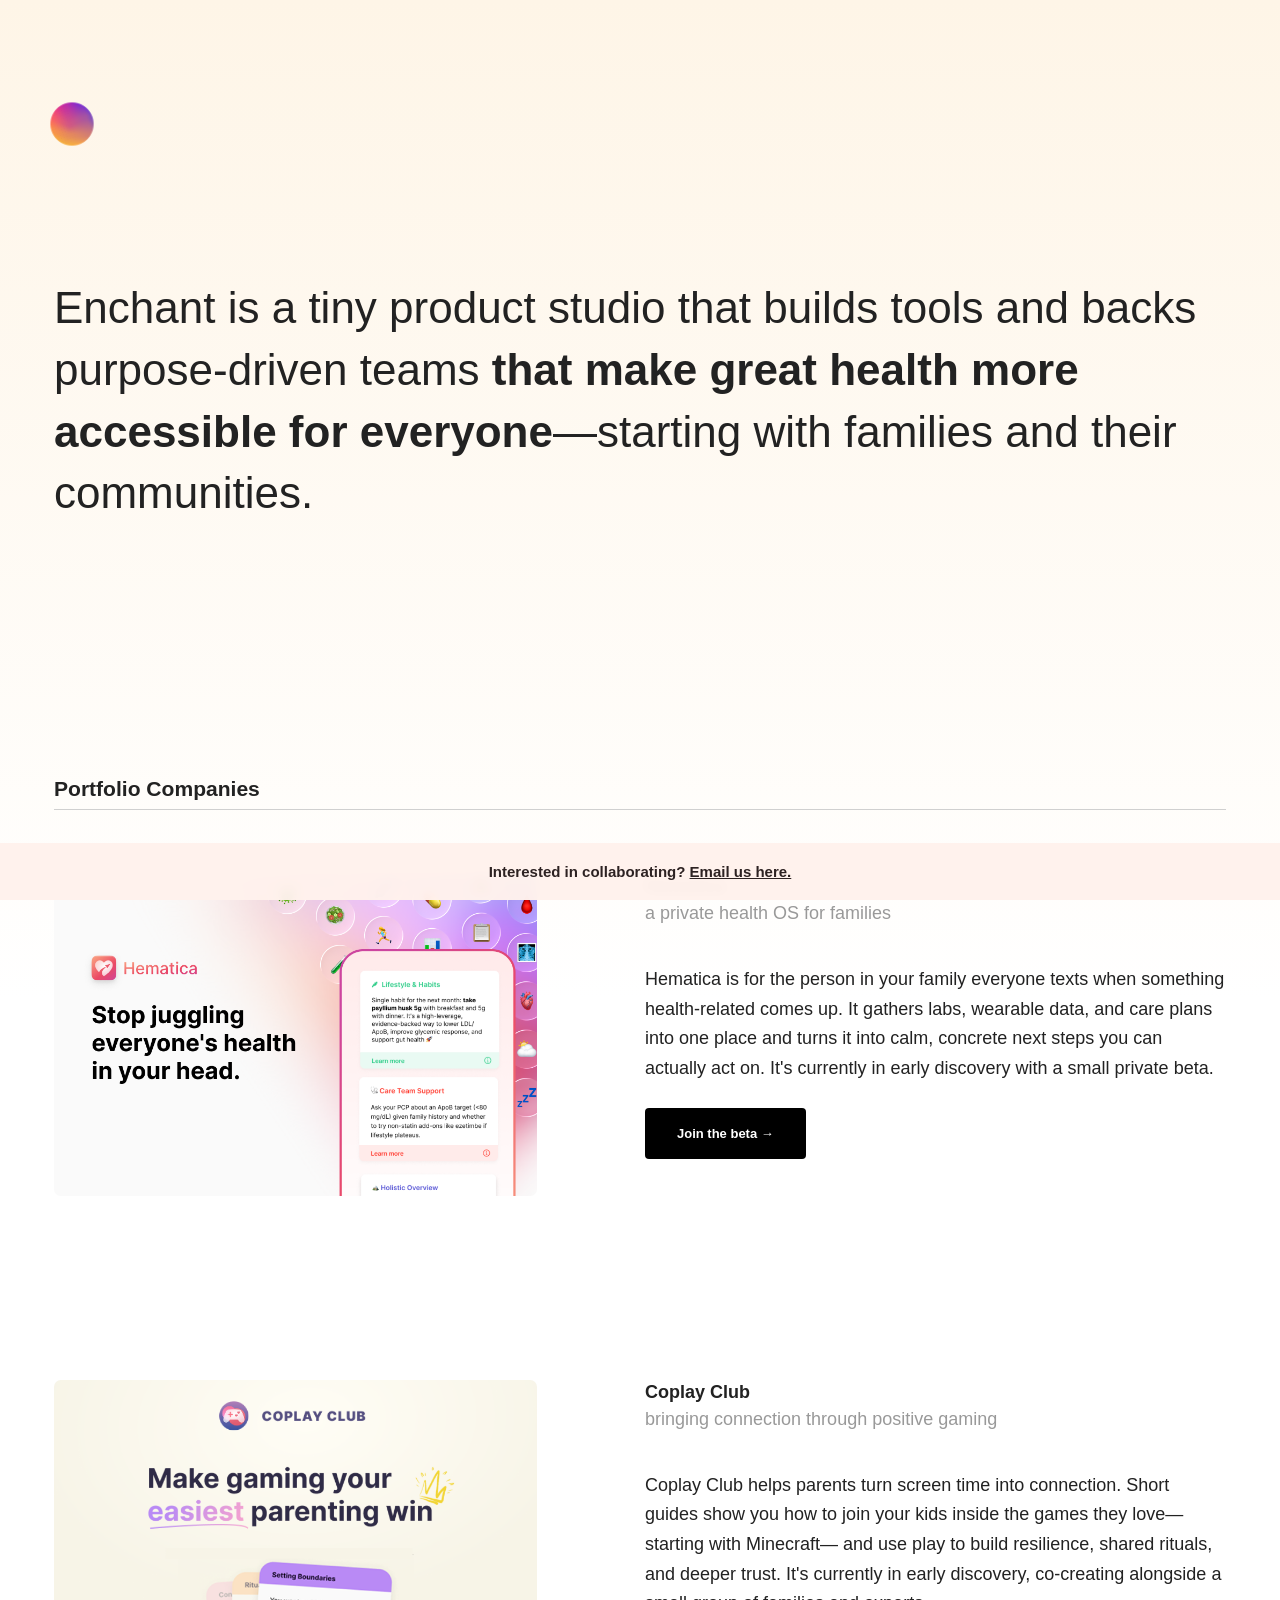
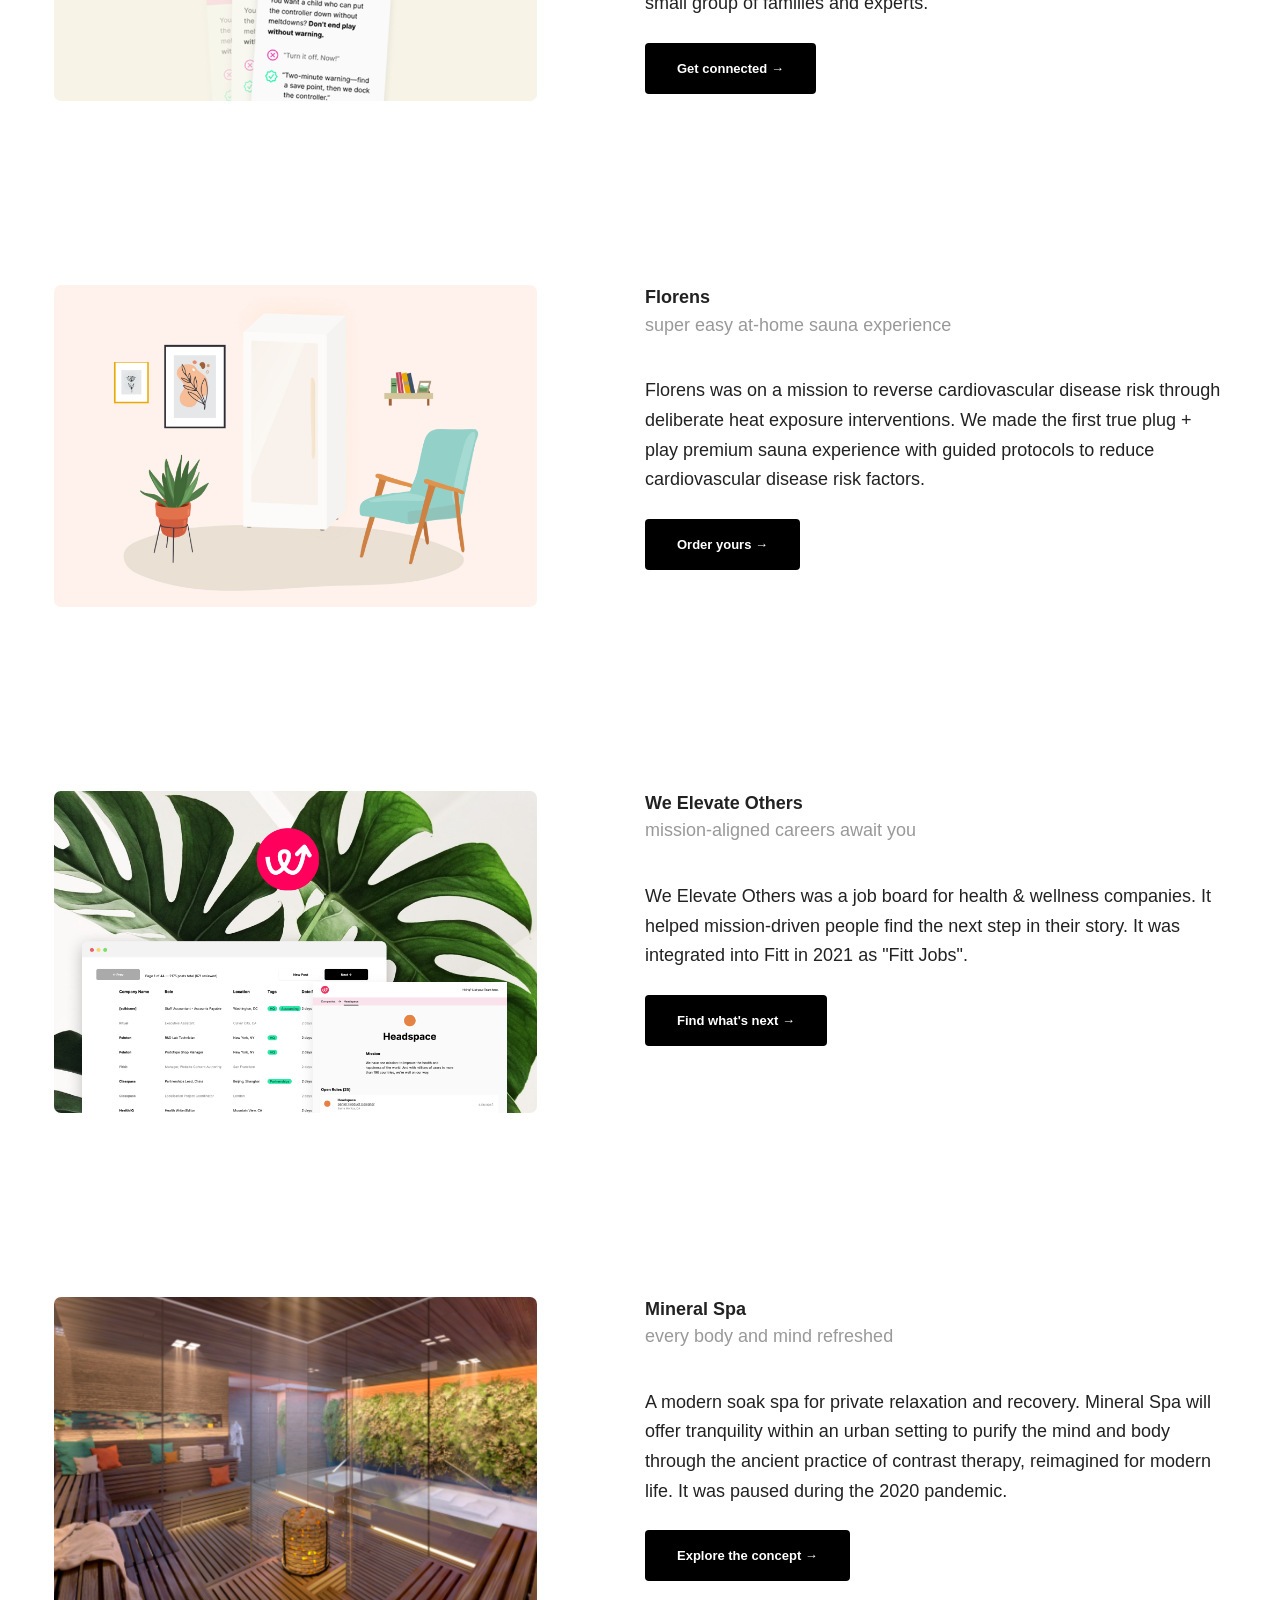
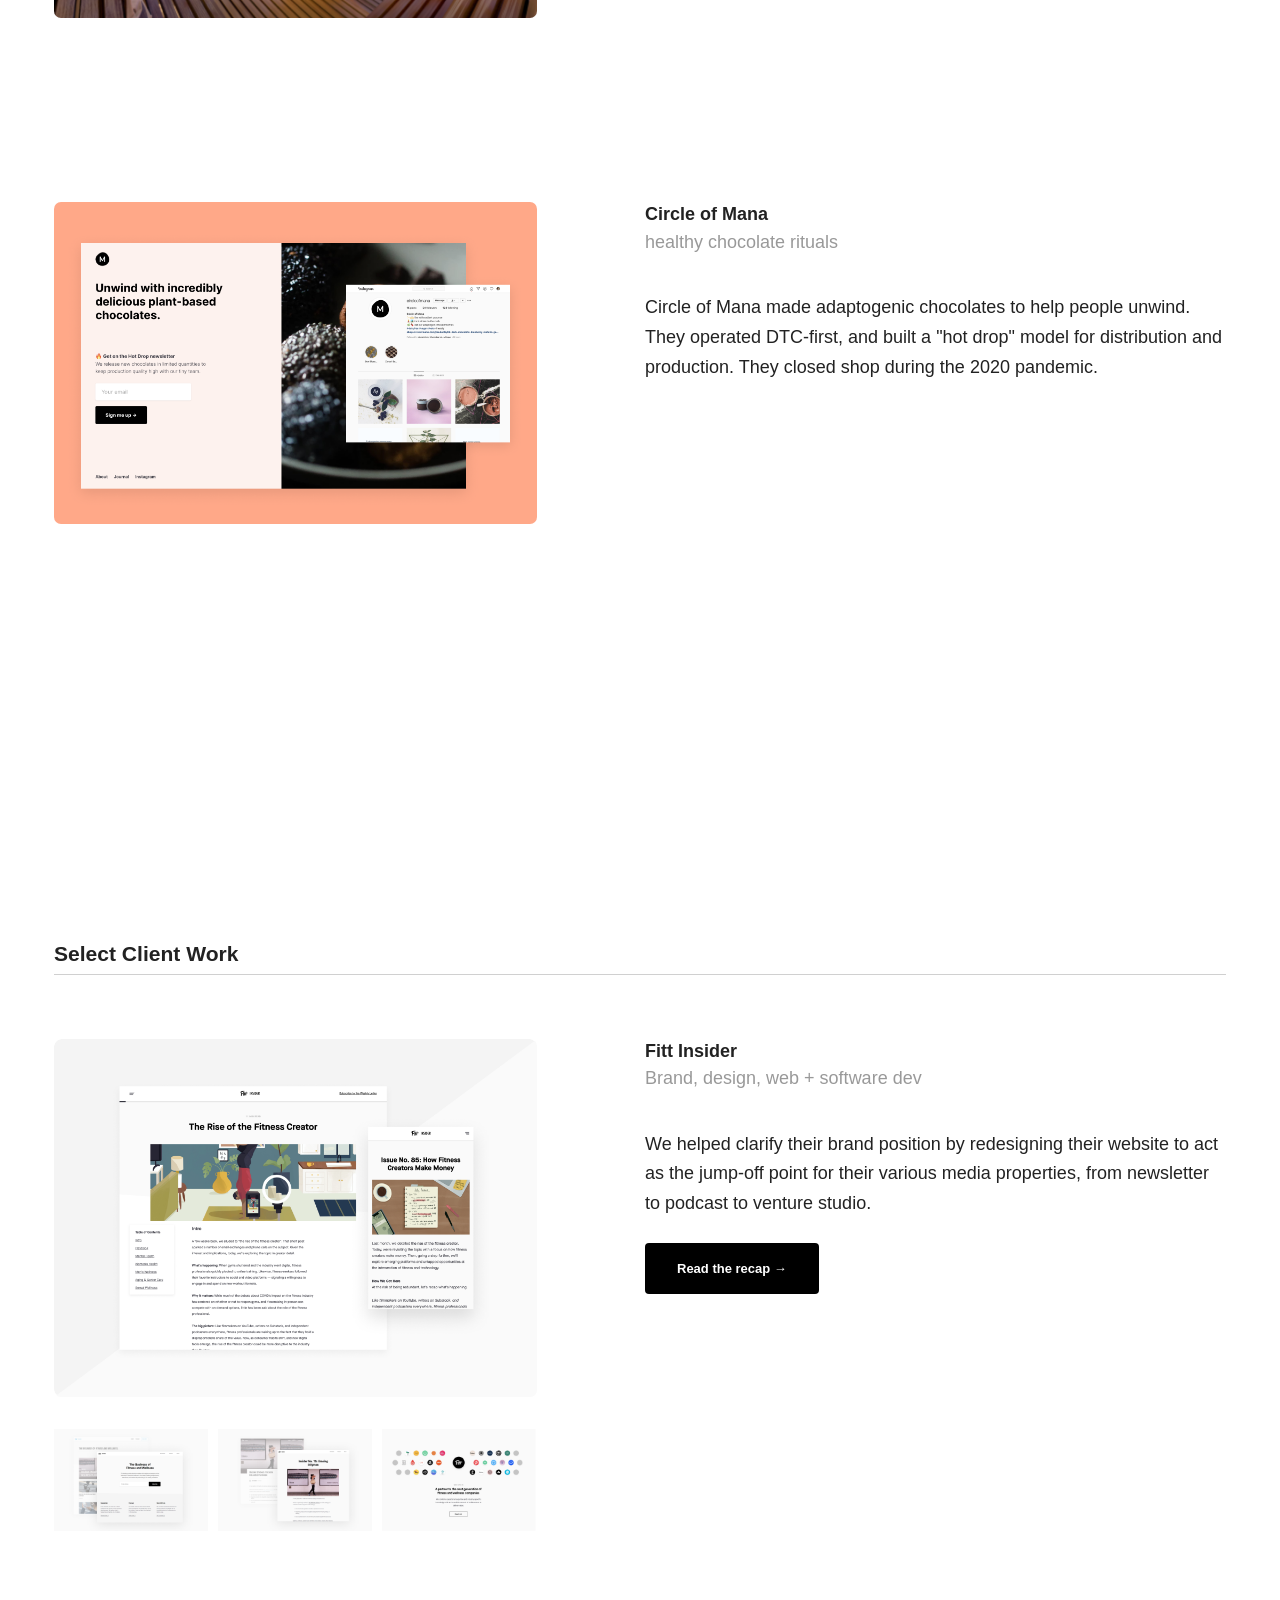
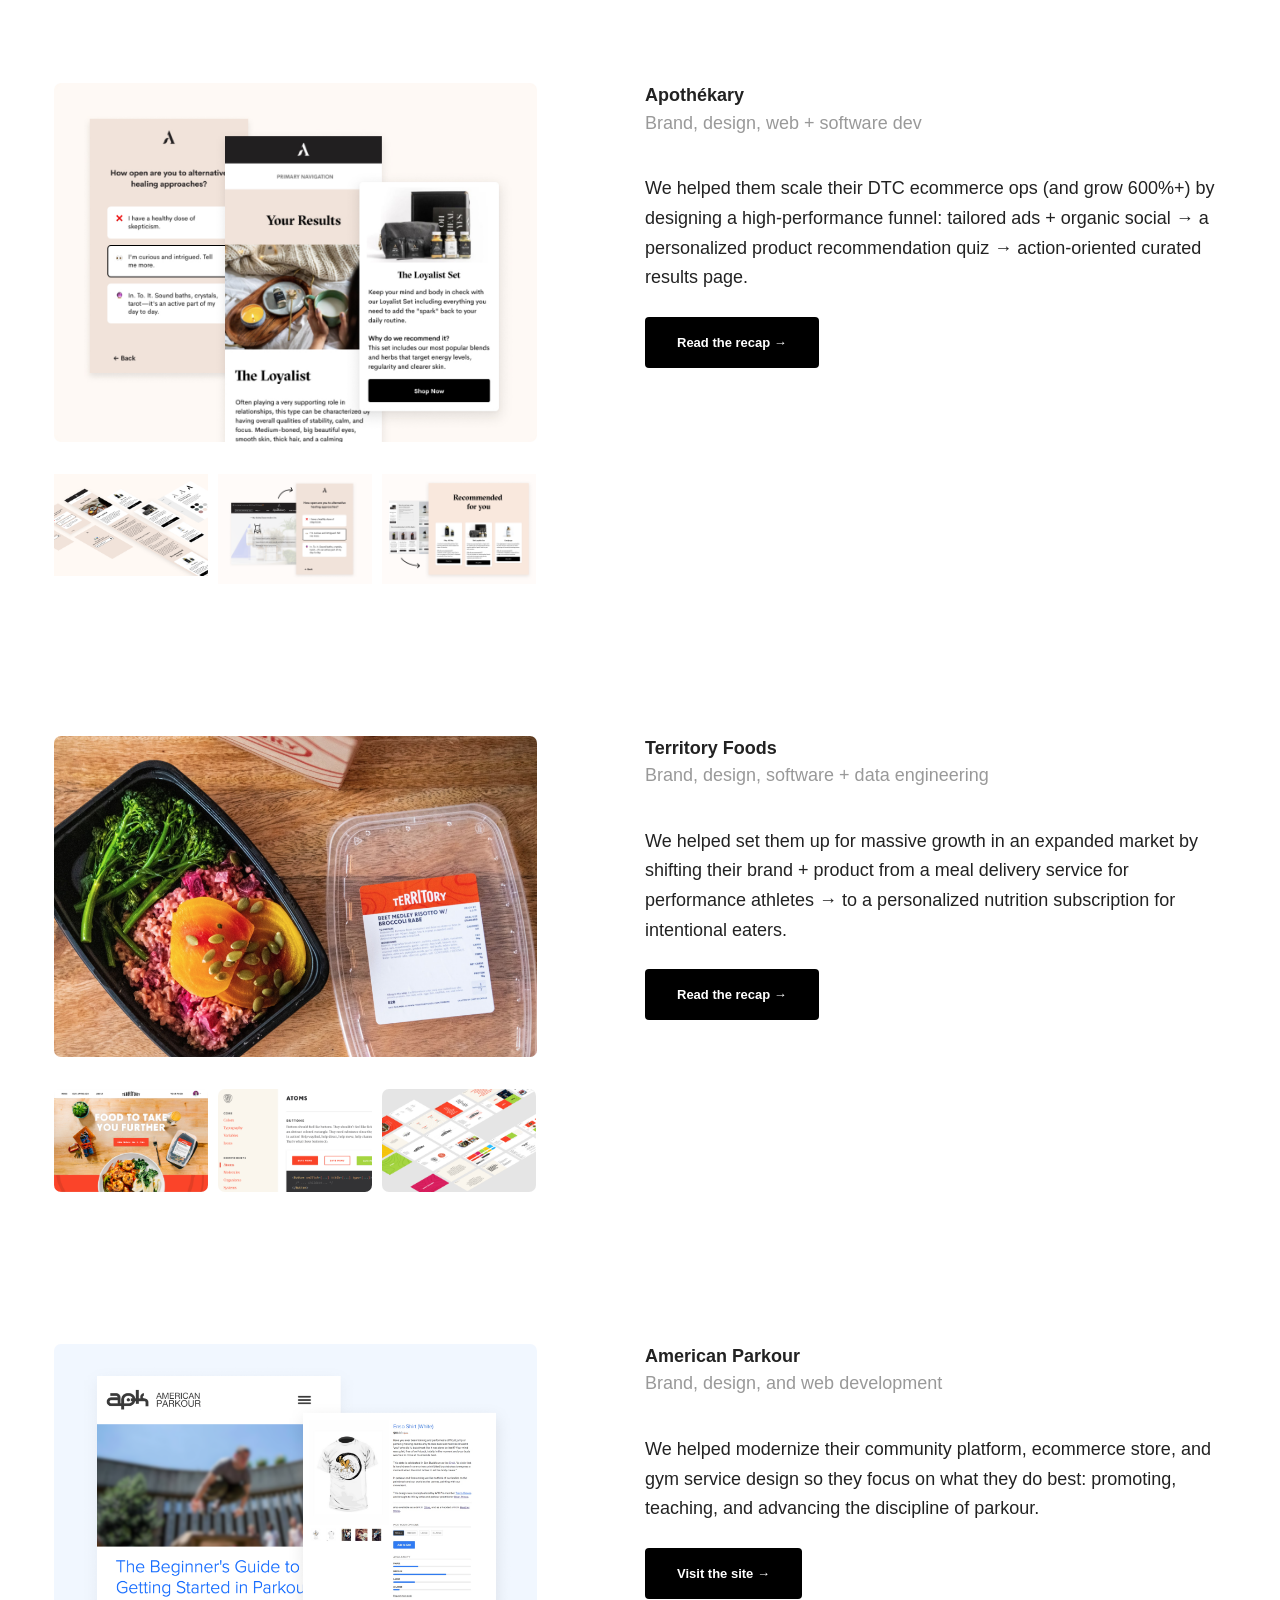
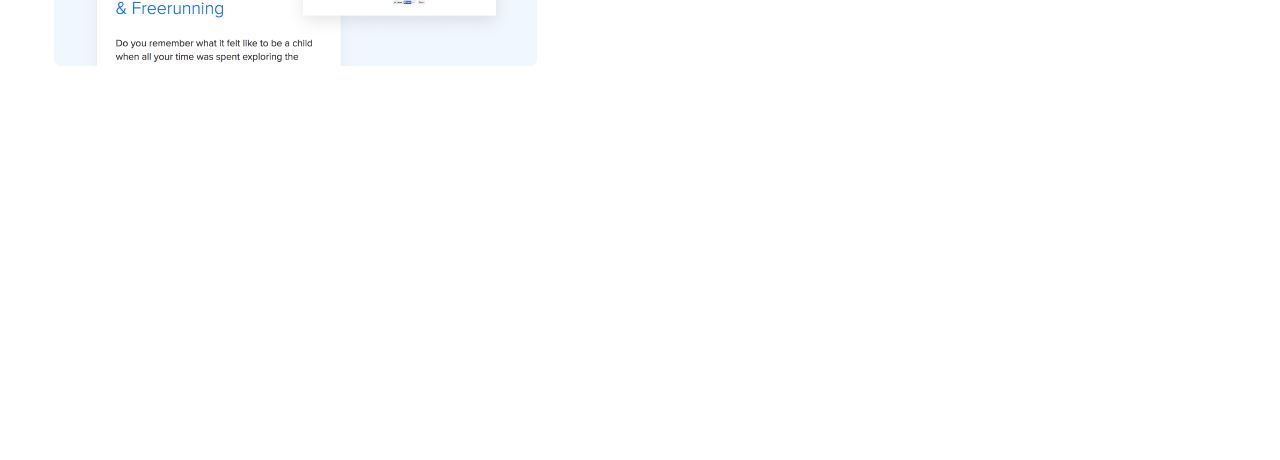
==== index.html @ 3c149801 "Minor tweaks" ====
<!doctype html>
<html class="no-js" lang="en-us">

<head>
  <meta charset="utf-8">
  <title>Enchant designs health tools for families and their communities</title>
  <meta name="description" content="Enchant is a tiny product studio that builds tools and backs purpose-driven teams that make great health more accessible for everyone—starting with families and their communities.">
  <meta name="viewport" content="width=device-width, initial-scale=1">

  <link rel="icon" type="image/png" href="img/enchant-icon-2022.png">
  <link rel="manifest" href="site.webmanifest">
  <link rel="apple-touch-icon" href="img/enchant-icon-2022.png">

  <link rel="stylesheet" href="css/normalize.css">
  <link rel="stylesheet" href="css/flexboxgrid.css">
  <link rel="stylesheet" href="css/main.css">
  <link rel="stylesheet" href="css/enchant.css">

  <!-- Open Graph tags -->
  <meta property="og:title" content="Enchant">
  <meta property="og:description" content="Enchant is a tiny product studio that builds tools and backs purpose-driven teams that make great health more accessible for everyone—starting with families and their communities.">
  <meta property="og:image" content="https://www.enchant.co/img/open-graph-image.png">
  <meta property="og:url" content="https://www.enchant.co">

  <meta name="twitter:card" content="summary_large_image">
  <meta name="twitter:site" content="@letsenchant">
  <meta name="twitter:creator" content="@pvm">
  <meta name="twitter:title" content="Enchant">
  <meta name="twitter:description" content="Enchant is a tiny product studio that builds tools and backs purpose-driven teams that make great health more accessible for everyone—starting with families and their communities.">
  <meta name="twitter:image" content="https://www.enchant.co/img/open-graph-image.png">
</head>

<body>
  <main class="Home">
    <section class="Intro">
      <div class="container-fluid">
        <div class="row">
          <div class="col-xs-12">
            <figure class="LogoMark" />
          </div>
        </div>

        <div class="row">
          <div class="col-xs-12">
            <h1>Enchant is a tiny product studio that builds tools and backs purpose-driven teams <b>that make great health more accessible for everyone</b>—starting with families and their communities.</h1>
          </div>
        </div>
      </div>
    </section>

    <section class="PortfolioCompanies">
      <div class="container-fluid">
        <div class="SectionTitle">
          <div class="row">
            <div class="col-xs-12">
              <h3 class="section-title">Portfolio Companies</h3>
            </div>
          </div>
        </div>
        <div class="SectionContent">
          <div class="WorkCard" data-project="hematica">
            <div class="row start-xs text-left">
              <div class="col-xs-12 col-sm-5">
                <div class="row">
                  <div class="col-xs-12">
                    <img src="img/graphic-hematica-02.png" class="WorkCard__hero-image"/>
                  </div>
                </div>

                <div class="WorkCard__gallery">
                  <div class="row start-xs">
                    <div class="col-xs-4">

                    </div>
                    <div class="col-xs-4">

                    </div>
                  </div>
                </div>
              </div>

              <div class="col-xs-12 col-sm-1"></div>

              <div class="col-xs-12 col-sm-6">
                <h4 class="WorkCard__client">
                  Hematica
                </h4>
                <p class="WorkCard__services">a private health OS for families</p>
                <p class="WorkCard__summary">
                  Hematica is for the person in your family everyone texts when something health-related comes up. It gathers labs, wearable data, and care plans into one place and turns it into calm, concrete next steps you can actually act on. It's currently in early discovery with a small private beta.
                </p>
                <p>
                  <a class="Button" href="https://hematica.app" target="_blank">Join the beta &rarr;</a>
                </p>
              </div>
            </div>
          </div>
          <div class="WorkCard" data-project="coplay-club">
            <div class="row start-xs text-left">
              <div class="col-xs-12 col-sm-5">
                <div class="row">
                  <div class="col-xs-12">
                    <img src="img/graphic-coplay.png" class="WorkCard__hero-image"/>
                  </div>
                </div>

                <div class="WorkCard__gallery">
                  <div class="row start-xs">
                    <div class="col-xs-4">

                    </div>
                    <div class="col-xs-4">

                    </div>
                  </div>
                </div>
              </div>

              <div class="col-xs-12 col-sm-1"></div>

              <div class="col-xs-12 col-sm-6">
                <h4 class="WorkCard__client">
                  Coplay Club
                </h4>
                <p class="WorkCard__services">bringing connection through positive gaming</p>
                <p class="WorkCard__summary">
                  Coplay Club helps parents turn screen time into connection. Short guides show 
                  you how to join your kids inside the games they love—starting with Minecraft—
                  and use play to build resilience, shared rituals, and deeper trust. It's currently 
                  in early discovery, co-creating alongside a small group of families and experts.
                </p>
                <p>
                  <a class="Button" href="https://coplayclub.com" target="_blank">Get connected &rarr;</a>
                </p>
              </div>
            </div>
          </div>
          <div class="WorkCard" data-project="florens">
            <div class="row start-xs text-left">
              <div class="col-xs-12 col-sm-5">
                <div class="row">
                  <div class="col-xs-12">
                    <img src="img/graphic-florens.png" class="WorkCard__hero-image"/>
                  </div>
                </div>

                <div class="WorkCard__gallery">
                  <div class="row start-xs">
                    <div class="col-xs-4">

                    </div>
                    <div class="col-xs-4">

                    </div>
                  </div>
                </div>
              </div>

              <div class="col-xs-12 col-sm-1"></div>

              <div class="col-xs-12 col-sm-6">
                <h4 class="WorkCard__client">
                  Florens
                </h4>
                <p class="WorkCard__services">super easy at-home sauna experience</p>
                <p class="WorkCard__summary">
                  Florens was on a mission to reverse cardiovascular disease risk through 
                  deliberate heat exposure interventions. We made the first true plug + play 
                  premium sauna experience with guided protocols to reduce cardiovascular 
                  disease risk factors.
                </p>
                <p>
                  <a class="Button" href="https://www.weareflorens.com" target="_blank">Order yours &rarr;</a>
                </p>
              </div>
            </div>
          </div>
          <div class="WorkCard" data-project="weo">
            <div class="row start-xs text-left">
              <div class="col-xs-12 col-sm-5">
                <div class="row">
                  <div class="col-xs-12">
                    <img src="img/graphic-weo-01.png" class="WorkCard__hero-image"/>
                  </div>
                </div>

                <div class="WorkCard__gallery">
                  <div class="row start-xs">
                    <div class="col-xs-4">

                    </div>
                    <div class="col-xs-4">

                    </div>
                  </div>
                </div>
              </div>

              <div class="col-xs-12 col-sm-1"></div>

              <div class="col-xs-12 col-sm-6">
                <h4 class="WorkCard__client">
                  We Elevate Others
                </h4>
                <p class="WorkCard__services">mission-aligned careers await you</p>
                <p class="WorkCard__summary">
                  We Elevate Others was a job board for health & wellness companies.
                  It helped mission-driven people find the next step in their story. 
                  It was integrated into Fitt in 2021 as "Fitt Jobs".
                </p>

                <p>
                  <a class="Button" href="https://www.weelevateothers.co" target="_blank">Find what's next &rarr;</a>
                </p>
              </div>
            </div>
          </div>
          <div class="WorkCard" data-project="mineral-spa">
            <div class="row start-xs text-left">
              <div class="col-xs-12 col-sm-5">
                <div class="row">
                  <div class="col-xs-12">
                    <img src="img/graphic-mineral.png" class="WorkCard__hero-image"/>
                  </div>
                </div>

                <div class="WorkCard__gallery">
                  <div class="row start-xs">
                    <div class="col-xs-4">

                    </div>
                    <div class="col-xs-4">

                    </div>
                  </div>
                </div>
              </div>

              <div class="col-xs-12 col-sm-1"></div>

              <div class="col-xs-12 col-sm-6">
                <h4 class="WorkCard__client">
                  Mineral Spa
                </h4>
                <p class="WorkCard__services">every body and mind refreshed</p>
                <p class="WorkCard__summary">
                  A modern soak spa for private relaxation and recovery. Mineral Spa will offer 
                  tranquility within an urban setting to purify the mind and body through the 
                  ancient practice of contrast therapy, reimagined for modern life. 
                  It was paused during the 2020 pandemic.
                </p>
                <p>
                  <a class="Button" href="https://drive.google.com/file/d/1J4o-eSW9FxBe4Nsh2r6UKL3ZMYij9cZc/view?usp=sharing" target="_blank">Explore the concept &rarr;</a>
                </p>
              </div>
            </div>
          </div>
          <div class="WorkCard" data-project="circle-of-mana">
            <div class="row start-xs text-left">
              <div class="col-xs-12 col-sm-5">
                <div class="row">
                  <div class="col-xs-12">
                    <img src="img/graphic-com-01.png" class="WorkCard__hero-image"/>
                  </div>
                </div>

                <div class="WorkCard__gallery">
                  <div class="row start-xs">
                    <div class="col-xs-4">

                    </div>
                    <div class="col-xs-4">

                    </div>
                  </div>
                </div>
              </div>

              <div class="col-xs-12 col-sm-1"></div>

              <div class="col-xs-12 col-sm-6">
                <h4 class="WorkCard__client">
                  Circle of Mana
                </h4>
                <p class="WorkCard__services">healthy chocolate rituals</p>
                <p class="WorkCard__summary">
                  Circle of Mana made adaptogenic chocolates to help people unwind.
                  They operated DTC-first, and built a "hot drop" model for
                  distribution and production. They closed shop during the 2020 pandemic.
                </p>
              </div>
            </div>
          </div>
        </div>
      </div>
    </section>

    <section class="ClientWork">
      <div class="container-fluid">
        <div class="SectionTitle">
          <div class="row">
            <div class="col-xs-12">
              <h3 class="section-title">Select Client Work</h3>
            </div>
          </div>
        </div>
        <div class="SectionContent">
          <div class="WorkCard" data-project="fitt-insider-redesign">
            <div class="row start-xs text-left">
              <div class="col-xs-12 col-sm-5">
                <div class="row">
                  <div class="col-xs-12">
                    <a href="img/graphic-fitt_insider_01.png" data-fslightbox="gallery-fitt">
                      <img src="img/graphic-fitt_insider_01.png" class="WorkCard__hero-image"/>
                    </a>
                  </div>
                </div>

                <div class="WorkCard__gallery">
                  <div class="row start-xs">
                    <div class="col-xs-4">
                      <a href="img/graphic-fitt_insider_02.png" data-fslightbox="gallery-fitt">
                        <img src="img/graphic-fitt_insider_02.png" />
                      </a>
                    </div>
                    <div class="col-xs-4">
                      <a href="img/graphic-fitt_insider_03.png" data-fslightbox="gallery-fitt">
                        <img src="img/graphic-fitt_insider_03.png" />
                      </a>
                    </div>

                    <div class="col-xs-4">
                      <a href="img/graphic-fitt_insider_04.png" data-fslightbox="gallery-fitt">
                        <img src="img/graphic-fitt_insider_04.png" />
                      </a>
                    </div>
                  </div>
                </div>
              </div>

              <div class="col-xs-12 col-sm-1"></div>

              <div class="col-xs-12 col-sm-6">
                <h4 class="WorkCard__client">
                  Fitt Insider
                </h4>
                <p class="WorkCard__services">
                  Brand, design, web + software dev
                </p>
                <p class="WorkCard__summary">
                  We helped clarify their brand position by redesigning their website to act as the jump-off point for their various media properties, from newsletter to podcast to venture studio.
                </p>
                <p>
                  <a class="Button" href="https://www.paulmederos.com/redesigning-fitt-insider" target="_blank">Read the recap &rarr;</a>
                </p>
              </div>
            </div>
          </div>
          <div class="WorkCard" data-project="apothekary-quiz">
            <div class="row start-xs text-left">
              <div class="col-xs-12 col-sm-5">
                <div class="row">
                  <div class="col-xs-12">
                    <a href="img/graphic-apothekary_01.jpg" data-fslightbox="gallery-apothekary">
                      <img src="img/graphic-apothekary_01.jpg" class="WorkCard__hero-image"/>
                    </a>
                  </div>
                </div>

                <div class="WorkCard__gallery">
                  <div class="row start-xs">
                    <div class="col-xs-4">
                      <a href="img/graphic-apothekary_02.png" data-fslightbox="gallery-apothekary">
                        <img src="img/graphic-apothekary_02.png" />
                      </a>
                    </div>
                    <div class="col-xs-4">
                      <a href="img/graphic-apothekary_03.png" data-fslightbox="gallery-apothekary">
                        <img src="img/graphic-apothekary_03.png" />
                      </a>
                    </div>

                    <div class="col-xs-4">
                      <a href="img/graphic-apothekary_04.png" data-fslightbox="gallery-apothekary">
                        <img src="img/graphic-apothekary_04.png" />
                      </a>
                    </div>
                  </div>
                </div>
              </div>

              <div class="col-xs-12 col-sm-1"></div>

              <div class="col-xs-12 col-sm-6">
                <h4 class="WorkCard__client">
                  Apothékary
                </h4>
                <p class="WorkCard__services">
                  Brand, design, web + software dev
                </p>
                <p class="WorkCard__summary">
                  We helped them scale their DTC ecommerce ops (and grow 600%+) by designing a high-performance funnel: tailored ads + organic social &rarr; a personalized product recommendation quiz &rarr; action-oriented curated results page.
                </p>
                <p>
                  <a class="Button" href="https://www.paulmederos.com/apothekary-quiz" target="_blank">Read the recap &rarr;</a>
                </p>
              </div>
            </div>
          </div>
          <div class="WorkCard" data-project="territory-brand">
            <div class="row start-xs text-left">
              <div class="col-xs-12 col-sm-5">
                <div class="row">
                  <div class="col-xs-12">
                    <a href="img/graphic-territory_brand_01.png" data-fslightbox="gallery-territory-brand">
                      <img src="img/graphic-territory_brand_01.png" class="WorkCard__hero-image"/>
                    </a>
                  </div>
                </div>

                <div class="WorkCard__gallery">
                  <div class="row start-xs">
                    <div class="col-xs-4">
                      <a href="img/graphic-territory_brand_02.png" data-fslightbox="gallery-territory-brand">
                        <img src="img/graphic-territory_brand_02.png" class="WorkCard__hero-image"/>
                      </a>
                    </div>
                    <div class="col-xs-4">
                      <a href="img/graphic-territory_brand_03.png" data-fslightbox="gallery-territory-brand">
                        <img src="img/graphic-territory_brand_03.png" class="WorkCard__hero-image"/>
                      </a>
                    </div>

                    <div class="col-xs-4">
                      <a href="img/graphic-territory_brand_04.png" data-fslightbox="gallery-territory-brand">
                        <img src="img/graphic-territory_brand_04.png" class="WorkCard__hero-image"/>
                      </a>
                    </div>
                  </div>
                </div>
              </div>

              <div class="col-xs-12 col-sm-1"></div>

              <div class="col-xs-12 col-sm-6">
                <h4 class="WorkCard__client">
                  Territory Foods
                </h4>
                <p class="WorkCard__services">
                  Brand, design, software + data engineering
                </p>
                <p class="WorkCard__summary">
                  We helped set them up for massive growth in an expanded market by shifting their brand + product from a meal delivery service for performance athletes &rarr; to a personalized nutrition subscription for intentional eaters.
                </p>
                <p>
                  <a class="Button" href="https://www.paulmederos.com/territory-brand-launch" target="_blank">Read the recap &rarr;</a>
                </p>
              </div>
            </div>
          </div>
          <div class="WorkCard" data-project="apk-brand">
            <div class="row start-xs text-left">
              <div class="col-xs-12 col-sm-5">
                <div class="row">
                  <div class="col-xs-12">
                    <a href="img/graphic-apk_01.png" data-fslightbox="gallery-apk">
                      <img src="img/graphic-apk_01.png" class="WorkCard__hero-image"/>
                    </a>
                  </div>
                </div>

                <div class="WorkCard__gallery">
                  <div class="row start-xs">
                    <div class="col-xs-4">

                    </div>
                    <div class="col-xs-4">

                    </div>
                  </div>
                </div>
              </div>

              <div class="col-xs-12 col-sm-1"></div>

              <div class="col-xs-12 col-sm-6">
                <h4 class="WorkCard__client">
                  American Parkour
                </h4>
                <p class="WorkCard__services">
                  Brand, design, and web development
                </p>
                <p class="WorkCard__summary">
                  We helped modernize their community platform, ecommerce store,
                  and gym service design so they focus on what they do best: promoting,
                  teaching, and advancing the discipline of parkour.
                </p>
                <p>
                  <a class="Button" href="https://www.americanparkour.com" target="_blank">Visit the site &rarr;</a>
                </p>
              </div>
            </div>
          </div>
        </div>
      </div>
    </section>

    <aside class="CollabBar --fixed">
      <div class="container">
        <div class="row center-xs">
          <div class="col-xs-12">
            <p class="CollabBar__text">
              Interested in collaborating? <a href="mailto:hi@enchant.co">Email us here.</a>
            </p>
          </div>
        </div>
      </div>
    </aside>
  </main>

  <!-- Load those JAVAS! -->
  <script src="js/vendor/modernizr-3.7.1.min.js"></script>
  <script src="js/plugins.js"></script>
  <script src="js/fslightbox.js"></script>
  <script src="js/main.js"></script>
  <script async src="https://www.googletagmanager.com/gtag/js?id=UA-30084030-7"></script>
  <script>
    window.dataLayer = window.dataLayer || [];
    function gtag(){dataLayer.push(arguments);}
    gtag('js', new Date());
    gtag('config', 'UA-30084030-7');
  </script>
</body>
</html>
---- css/flexboxgrid.css ----
/* Flexboxgrid.css v6.3.2 - https://github.com/kristoferjoseph/flexboxgrid/releases/tag/v6.3.2 */

.container-fluid,
.container {
  margin-right: auto;
  margin-left: auto;
}

.container-fluid {
  padding-right: 2rem;
  padding-left: 2rem;
  max-width: 1200px
}

.row {
  box-sizing: border-box;
  display: -webkit-box;
  display: -ms-flexbox;
  display: flex;
  -webkit-box-flex: 0;
  -ms-flex: 0 1 auto;
  flex: 0 1 auto;
  -webkit-box-orient: horizontal;
  -webkit-box-direction: normal;
  -ms-flex-direction: row;
  flex-direction: row;
  -ms-flex-wrap: wrap;
  flex-wrap: wrap;
  margin-right: -0.5rem;
  margin-left: -0.5rem;
}

.row.reverse {
  -webkit-box-orient: horizontal;
  -webkit-box-direction: reverse;
  -ms-flex-direction: row-reverse;
  flex-direction: row-reverse;
}

.col.reverse {
  -webkit-box-orient: vertical;
  -webkit-box-direction: reverse;
  -ms-flex-direction: column-reverse;
  flex-direction: column-reverse;
}

.col-xs,
.col-xs-1,
.col-xs-2,
.col-xs-3,
.col-xs-4,
.col-xs-5,
.col-xs-6,
.col-xs-7,
.col-xs-8,
.col-xs-9,
.col-xs-10,
.col-xs-11,
.col-xs-12,
.col-xs-offset-0,
.col-xs-offset-1,
.col-xs-offset-2,
.col-xs-offset-3,
.col-xs-offset-4,
.col-xs-offset-5,
.col-xs-offset-6,
.col-xs-offset-7,
.col-xs-offset-8,
.col-xs-offset-9,
.col-xs-offset-10,
.col-xs-offset-11,
.col-xs-offset-12 {
  box-sizing: border-box;
  -webkit-box-flex: 0;
  -ms-flex: 0 0 auto;
  flex: 0 0 auto;
  padding-right: 0.5rem;
  padding-left: 0.5rem;
}

.col-xs {
  -webkit-box-flex: 1;
  -ms-flex-positive: 1;
  flex-grow: 1;
  -ms-flex-preferred-size: 0;
  flex-basis: 0;
  max-width: 100%;
}

.col-xs-1 {
  -ms-flex-preferred-size: 8.33333333%;
  flex-basis: 8.33333333%;
  max-width: 8.33333333%;
}

.col-xs-2 {
  -ms-flex-preferred-size: 16.66666667%;
  flex-basis: 16.66666667%;
  max-width: 16.66666667%;
}

.col-xs-3 {
  -ms-flex-preferred-size: 25%;
  flex-basis: 25%;
  max-width: 25%;
}

.col-xs-4 {
  -ms-flex-preferred-size: 33.33333333%;
  flex-basis: 33.33333333%;
  max-width: 33.33333333%;
}

.col-xs-5 {
  -ms-flex-preferred-size: 41.66666667%;
  flex-basis: 41.66666667%;
  max-width: 41.66666667%;
}

.col-xs-6 {
  -ms-flex-preferred-size: 50%;
  flex-basis: 50%;
  max-width: 50%;
}

.col-xs-7 {
  -ms-flex-preferred-size: 58.33333333%;
  flex-basis: 58.33333333%;
  max-width: 58.33333333%;
}

.col-xs-8 {
  -ms-flex-preferred-size: 66.66666667%;
  flex-basis: 66.66666667%;
  max-width: 66.66666667%;
}

.col-xs-9 {
  -ms-flex-preferred-size: 75%;
  flex-basis: 75%;
  max-width: 75%;
}

.col-xs-10 {
  -ms-flex-preferred-size: 83.33333333%;
  flex-basis: 83.33333333%;
  max-width: 83.33333333%;
}

.col-xs-11 {
  -ms-flex-preferred-size: 91.66666667%;
  flex-basis: 91.66666667%;
  max-width: 91.66666667%;
}

.col-xs-12 {
  -ms-flex-preferred-size: 100%;
  flex-basis: 100%;
  max-width: 100%;
}

.col-xs-offset-0 {
  margin-left: 0;
}

.col-xs-offset-1 {
  margin-left: 8.33333333%;
}

.col-xs-offset-2 {
  margin-left: 16.66666667%;
}

.col-xs-offset-3 {
  margin-left: 25%;
}

.col-xs-offset-4 {
  margin-left: 33.33333333%;
}

.col-xs-offset-5 {
  margin-left: 41.66666667%;
}

.col-xs-offset-6 {
  margin-left: 50%;
}

.col-xs-offset-7 {
  margin-left: 58.33333333%;
}

.col-xs-offset-8 {
  margin-left: 66.66666667%;
}

.col-xs-offset-9 {
  margin-left: 75%;
}

.col-xs-offset-10 {
  margin-left: 83.33333333%;
}

.col-xs-offset-11 {
  margin-left: 91.66666667%;
}

.start-xs {
  -webkit-box-pack: start;
  -ms-flex-pack: start;
  justify-content: flex-start;
  text-align: start;
}

.center-xs {
  -webkit-box-pack: center;
  -ms-flex-pack: center;
  justify-content: center;
  text-align: center;
}

.end-xs {
  -webkit-box-pack: end;
  -ms-flex-pack: end;
  justify-content: flex-end;
  text-align: end;
}

.top-xs {
  -webkit-box-align: start;
  -ms-flex-align: start;
  align-items: flex-start;
}

.middle-xs {
  -webkit-box-align: center;
  -ms-flex-align: center;
  align-items: center;
}

.bottom-xs {
  -webkit-box-align: end;
  -ms-flex-align: end;
  align-items: flex-end;
}

.around-xs {
  -ms-flex-pack: distribute;
  justify-content: space-around;
}

.between-xs {
  -webkit-box-pack: justify;
  -ms-flex-pack: justify;
  justify-content: space-between;
}

.first-xs {
  -webkit-box-ordinal-group: 0;
  -ms-flex-order: -1;
  order: -1;
}

.last-xs {
  -webkit-box-ordinal-group: 2;
  -ms-flex-order: 1;
  order: 1;
}

@media only screen and (min-width: 48em) {
  .container {
    width: 49rem;
  }

  .container-fluid {
    padding-right: 3.2rem;
    padding-left: 3.2rem;
  }

  .col-sm,
  .col-sm-1,
  .col-sm-2,
  .col-sm-3,
  .col-sm-4,
  .col-sm-5,
  .col-sm-6,
  .col-sm-7,
  .col-sm-8,
  .col-sm-9,
  .col-sm-10,
  .col-sm-11,
  .col-sm-12,
  .col-sm-offset-0,
  .col-sm-offset-1,
  .col-sm-offset-2,
  .col-sm-offset-3,
  .col-sm-offset-4,
  .col-sm-offset-5,
  .col-sm-offset-6,
  .col-sm-offset-7,
  .col-sm-offset-8,
  .col-sm-offset-9,
  .col-sm-offset-10,
  .col-sm-offset-11,
  .col-sm-offset-12 {
    box-sizing: border-box;
    -webkit-box-flex: 0;
    -ms-flex: 0 0 auto;
    flex: 0 0 auto;
    padding-right: 0.5rem;
    padding-left: 0.5rem;
  }

  .col-sm {
    -webkit-box-flex: 1;
    -ms-flex-positive: 1;
    flex-grow: 1;
    -ms-flex-preferred-size: 0;
    flex-basis: 0;
    max-width: 100%;
  }

  .col-sm-1 {
    -ms-flex-preferred-size: 8.33333333%;
    flex-basis: 8.33333333%;
    max-width: 8.33333333%;
  }

  .col-sm-2 {
    -ms-flex-preferred-size: 16.66666667%;
    flex-basis: 16.66666667%;
    max-width: 16.66666667%;
  }

  .col-sm-3 {
    -ms-flex-preferred-size: 25%;
    flex-basis: 25%;
    max-width: 25%;
  }

  .col-sm-4 {
    -ms-flex-preferred-size: 33.33333333%;
    flex-basis: 33.33333333%;
    max-width: 33.33333333%;
  }

  .col-sm-5 {
    -ms-flex-preferred-size: 41.66666667%;
    flex-basis: 41.66666667%;
    max-width: 41.66666667%;
  }

  .col-sm-6 {
    -ms-flex-preferred-size: 50%;
    flex-basis: 50%;
    max-width: 50%;
  }

  .col-sm-7 {
    -ms-flex-preferred-size: 58.33333333%;
    flex-basis: 58.33333333%;
    max-width: 58.33333333%;
  }

  .col-sm-8 {
    -ms-flex-preferred-size: 66.66666667%;
    flex-basis: 66.66666667%;
    max-width: 66.66666667%;
  }

  .col-sm-9 {
    -ms-flex-preferred-size: 75%;
    flex-basis: 75%;
    max-width: 75%;
  }

  .col-sm-10 {
    -ms-flex-preferred-size: 83.33333333%;
    flex-basis: 83.33333333%;
    max-width: 83.33333333%;
  }

  .col-sm-11 {
    -ms-flex-preferred-size: 91.66666667%;
    flex-basis: 91.66666667%;
    max-width: 91.66666667%;
  }

  .col-sm-12 {
    -ms-flex-preferred-size: 100%;
    flex-basis: 100%;
    max-width: 100%;
  }

  .col-sm-offset-0 {
    margin-left: 0;
  }

  .col-sm-offset-1 {
    margin-left: 8.33333333%;
  }

  .col-sm-offset-2 {
    margin-left: 16.66666667%;
  }

  .col-sm-offset-3 {
    margin-left: 25%;
  }

  .col-sm-offset-4 {
    margin-left: 33.33333333%;
  }

  .col-sm-offset-5 {
    margin-left: 41.66666667%;
  }

  .col-sm-offset-6 {
    margin-left: 50%;
  }

  .col-sm-offset-7 {
    margin-left: 58.33333333%;
  }

  .col-sm-offset-8 {
    margin-left: 66.66666667%;
  }

  .col-sm-offset-9 {
    margin-left: 75%;
  }

  .col-sm-offset-10 {
    margin-left: 83.33333333%;
  }

  .col-sm-offset-11 {
    margin-left: 91.66666667%;
  }

  .start-sm {
    -webkit-box-pack: start;
    -ms-flex-pack: start;
    justify-content: flex-start;
    text-align: start;
  }

  .center-sm {
    -webkit-box-pack: center;
    -ms-flex-pack: center;
    justify-content: center;
    text-align: center;
  }

  .end-sm {
    -webkit-box-pack: end;
    -ms-flex-pack: end;
    justify-content: flex-end;
    text-align: end;
  }

  .top-sm {
    -webkit-box-align: start;
    -ms-flex-align: start;
    align-items: flex-start;
  }

  .middle-sm {
    -webkit-box-align: center;
    -ms-flex-align: center;
    align-items: center;
  }

  .bottom-sm {
    -webkit-box-align: end;
    -ms-flex-align: end;
    align-items: flex-end;
  }

  .around-sm {
    -ms-flex-pack: distribute;
    justify-content: space-around;
  }

  .between-sm {
    -webkit-box-pack: justify;
    -ms-flex-pack: justify;
    justify-content: space-between;
  }

  .first-sm {
    -webkit-box-ordinal-group: 0;
    -ms-flex-order: -1;
    order: -1;
  }

  .last-sm {
    -webkit-box-ordinal-group: 2;
    -ms-flex-order: 1;
    order: 1;
  }
}

@media only screen and (min-width: 64em) {
  .container {
    width: 65rem;
  }

  .container-fluid {
    padding-right: 4.8rem;
    padding-left: 4.8rem;
  }

  .col-md,
  .col-md-1,
  .col-md-2,
  .col-md-3,
  .col-md-4,
  .col-md-5,
  .col-md-6,
  .col-md-7,
  .col-md-8,
  .col-md-9,
  .col-md-10,
  .col-md-11,
  .col-md-12,
  .col-md-offset-0,
  .col-md-offset-1,
  .col-md-offset-2,
  .col-md-offset-3,
  .col-md-offset-4,
  .col-md-offset-5,
  .col-md-offset-6,
  .col-md-offset-7,
  .col-md-offset-8,
  .col-md-offset-9,
  .col-md-offset-10,
  .col-md-offset-11,
  .col-md-offset-12 {
    box-sizing: border-box;
    -webkit-box-flex: 0;
    -ms-flex: 0 0 auto;
    flex: 0 0 auto;
    padding-right: 0.5rem;
    padding-left: 0.5rem;
  }

  .col-md {
    -webkit-box-flex: 1;
    -ms-flex-positive: 1;
    flex-grow: 1;
    -ms-flex-preferred-size: 0;
    flex-basis: 0;
    max-width: 100%;
  }

  .col-md-1 {
    -ms-flex-preferred-size: 8.33333333%;
    flex-basis: 8.33333333%;
    max-width: 8.33333333%;
  }

  .col-md-2 {
    -ms-flex-preferred-size: 16.66666667%;
    flex-basis: 16.66666667%;
    max-width: 16.66666667%;
  }

  .col-md-3 {
    -ms-flex-preferred-size: 25%;
    flex-basis: 25%;
    max-width: 25%;
  }

  .col-md-4 {
    -ms-flex-preferred-size: 33.33333333%;
    flex-basis: 33.33333333%;
    max-width: 33.33333333%;
  }

  .col-md-5 {
    -ms-flex-preferred-size: 41.66666667%;
    flex-basis: 41.66666667%;
    max-width: 41.66666667%;
  }

  .col-md-6 {
    -ms-flex-preferred-size: 50%;
    flex-basis: 50%;
    max-width: 50%;
  }

  .col-md-7 {
    -ms-flex-preferred-size: 58.33333333%;
    flex-basis: 58.33333333%;
    max-width: 58.33333333%;
  }

  .col-md-8 {
    -ms-flex-preferred-size: 66.66666667%;
    flex-basis: 66.66666667%;
    max-width: 66.66666667%;
  }

  .col-md-9 {
    -ms-flex-preferred-size: 75%;
    flex-basis: 75%;
    max-width: 75%;
  }

  .col-md-10 {
    -ms-flex-preferred-size: 83.33333333%;
    flex-basis: 83.33333333%;
    max-width: 83.33333333%;
  }

  .col-md-11 {
    -ms-flex-preferred-size: 91.66666667%;
    flex-basis: 91.66666667%;
    max-width: 91.66666667%;
  }

  .col-md-12 {
    -ms-flex-preferred-size: 100%;
    flex-basis: 100%;
    max-width: 100%;
  }

  .col-md-offset-0 {
    margin-left: 0;
  }

  .col-md-offset-1 {
    margin-left: 8.33333333%;
  }

  .col-md-offset-2 {
    margin-left: 16.66666667%;
  }

  .col-md-offset-3 {
    margin-left: 25%;
  }

  .col-md-offset-4 {
    margin-left: 33.33333333%;
  }

  .col-md-offset-5 {
    margin-left: 41.66666667%;
  }

  .col-md-offset-6 {
    margin-left: 50%;
  }

  .col-md-offset-7 {
    margin-left: 58.33333333%;
  }

  .col-md-offset-8 {
    margin-left: 66.66666667%;
  }

  .col-md-offset-9 {
    margin-left: 75%;
  }

  .col-md-offset-10 {
    margin-left: 83.33333333%;
  }

  .col-md-offset-11 {
    margin-left: 91.66666667%;
  }

  .start-md {
    -webkit-box-pack: start;
    -ms-flex-pack: start;
    justify-content: flex-start;
    text-align: start;
  }

  .center-md {
    -webkit-box-pack: center;
    -ms-flex-pack: center;
    justify-content: center;
    text-align: center;
  }

  .end-md {
    -webkit-box-pack: end;
    -ms-flex-pack: end;
    justify-content: flex-end;
    text-align: end;
  }

  .top-md {
    -webkit-box-align: start;
    -ms-flex-align: start;
    align-items: flex-start;
  }

  .middle-md {
    -webkit-box-align: center;
    -ms-flex-align: center;
    align-items: center;
  }

  .bottom-md {
    -webkit-box-align: end;
    -ms-flex-align: end;
    align-items: flex-end;
  }

  .around-md {
    -ms-flex-pack: distribute;
    justify-content: space-around;
  }

  .between-md {
    -webkit-box-pack: justify;
    -ms-flex-pack: justify;
    justify-content: space-between;
  }

  .first-md {
    -webkit-box-ordinal-group: 0;
    -ms-flex-order: -1;
    order: -1;
  }

  .last-md {
    -webkit-box-ordinal-group: 2;
    -ms-flex-order: 1;
    order: 1;
  }
}

@media only screen and (min-width: 75em) {
  .container {
    width: 76rem;
  }

  .container-fluid {
    padding-right: 5.4rem;
    padding-left: 5.4rem;
  }

  .col-lg,
  .col-lg-1,
  .col-lg-2,
  .col-lg-3,
  .col-lg-4,
  .col-lg-5,
  .col-lg-6,
  .col-lg-7,
  .col-lg-8,
  .col-lg-9,
  .col-lg-10,
  .col-lg-11,
  .col-lg-12,
  .col-lg-offset-0,
  .col-lg-offset-1,
  .col-lg-offset-2,
  .col-lg-offset-3,
  .col-lg-offset-4,
  .col-lg-offset-5,
  .col-lg-offset-6,
  .col-lg-offset-7,
  .col-lg-offset-8,
  .col-lg-offset-9,
  .col-lg-offset-10,
  .col-lg-offset-11,
  .col-lg-offset-12 {
    box-sizing: border-box;
    -webkit-box-flex: 0;
    -ms-flex: 0 0 auto;
    flex: 0 0 auto;
    padding-right: 0.5rem;
    padding-left: 0.5rem;
  }

  .col-lg {
    -webkit-box-flex: 1;
    -ms-flex-positive: 1;
    flex-grow: 1;
    -ms-flex-preferred-size: 0;
    flex-basis: 0;
    max-width: 100%;
  }

  .col-lg-1 {
    -ms-flex-preferred-size: 8.33333333%;
    flex-basis: 8.33333333%;
    max-width: 8.33333333%;
  }

  .col-lg-2 {
    -ms-flex-preferred-size: 16.66666667%;
    flex-basis: 16.66666667%;
    max-width: 16.66666667%;
  }

  .col-lg-3 {
    -ms-flex-preferred-size: 25%;
    flex-basis: 25%;
    max-width: 25%;
  }

  .col-lg-4 {
    -ms-flex-preferred-size: 33.33333333%;
    flex-basis: 33.33333333%;
    max-width: 33.33333333%;
  }

  .col-lg-5 {
    -ms-flex-preferred-size: 41.66666667%;
    flex-basis: 41.66666667%;
    max-width: 41.66666667%;
  }

  .col-lg-6 {
    -ms-flex-preferred-size: 50%;
    flex-basis: 50%;
    max-width: 50%;
  }

  .col-lg-7 {
    -ms-flex-preferred-size: 58.33333333%;
    flex-basis: 58.33333333%;
    max-width: 58.33333333%;
  }

  .col-lg-8 {
    -ms-flex-preferred-size: 66.66666667%;
    flex-basis: 66.66666667%;
    max-width: 66.66666667%;
  }

  .col-lg-9 {
    -ms-flex-preferred-size: 75%;
    flex-basis: 75%;
    max-width: 75%;
  }

  .col-lg-10 {
    -ms-flex-preferred-size: 83.33333333%;
    flex-basis: 83.33333333%;
    max-width: 83.33333333%;
  }

  .col-lg-11 {
    -ms-flex-preferred-size: 91.66666667%;
    flex-basis: 91.66666667%;
    max-width: 91.66666667%;
  }

  .col-lg-12 {
    -ms-flex-preferred-size: 100%;
    flex-basis: 100%;
    max-width: 100%;
  }

  .col-lg-offset-0 {
    margin-left: 0;
  }

  .col-lg-offset-1 {
    margin-left: 8.33333333%;
  }

  .col-lg-offset-2 {
    margin-left: 16.66666667%;
  }

  .col-lg-offset-3 {
    margin-left: 25%;
  }

  .col-lg-offset-4 {
    margin-left: 33.33333333%;
  }

  .col-lg-offset-5 {
    margin-left: 41.66666667%;
  }

  .col-lg-offset-6 {
    margin-left: 50%;
  }

  .col-lg-offset-7 {
    margin-left: 58.33333333%;
  }

  .col-lg-offset-8 {
    margin-left: 66.66666667%;
  }

  .col-lg-offset-9 {
    margin-left: 75%;
  }

  .col-lg-offset-10 {
    margin-left: 83.33333333%;
  }

  .col-lg-offset-11 {
    margin-left: 91.66666667%;
  }

  .start-lg {
    -webkit-box-pack: start;
    -ms-flex-pack: start;
    justify-content: flex-start;
    text-align: start;
  }

  .center-lg {
    -webkit-box-pack: center;
    -ms-flex-pack: center;
    justify-content: center;
    text-align: center;
  }

  .end-lg {
    -webkit-box-pack: end;
    -ms-flex-pack: end;
    justify-content: flex-end;
    text-align: end;
  }

  .top-lg {
    -webkit-box-align: start;
    -ms-flex-align: start;
    align-items: flex-start;
  }

  .middle-lg {
    -webkit-box-align: center;
    -ms-flex-align: center;
    align-items: center;
  }

  .bottom-lg {
    -webkit-box-align: end;
    -ms-flex-align: end;
    align-items: flex-end;
  }

  .around-lg {
    -ms-flex-pack: distribute;
    justify-content: space-around;
  }

  .between-lg {
    -webkit-box-pack: justify;
    -ms-flex-pack: justify;
    justify-content: space-between;
  }

  .first-lg {
    -webkit-box-ordinal-group: 0;
    -ms-flex-order: -1;
    order: -1;
  }

  .last-lg {
    -webkit-box-ordinal-group: 2;
    -ms-flex-order: 1;
    order: 1;
  }
}
---- css/main.css ----
/*! HTML5 Boilerplate v7.2.0 | MIT License | https://html5boilerplate.com/ */

/* main.css 2.0.0 | MIT License | https://github.com/h5bp/main.css#readme */
/*
 * What follows is the result of much research on cross-browser styling.
 * Credit left inline and big thanks to Nicolas Gallagher, Jonathan Neal,
 * Kroc Camen, and the H5BP dev community and team.
 */

/* ==========================================================================
   Base styles: opinionated defaults
   ========================================================================== */
@import url('https://rsms.me/inter/inter.css');

html {
  color: #222;
  font-size: 62.5%;
  line-height: 1.4;
}

body {
  font-size: 1.8rem;
  font-family: "Inter", "Helvetica", sans-serif;
  background: linear-gradient(to bottom, #FEF5E7 0px, #FFFFFF 1000px);
}

@supports (font-variation-settings: normal) {
  html { font-family: "Inter var", sans-serif; }
}

/*
 * Remove text-shadow in selection highlight:
 * https://twitter.com/miketaylr/status/12228805301
 *
 * Vendor-prefixed and regular ::selection selectors cannot be combined:
 * https://stackoverflow.com/a/16982510/7133471
 *
 * Customize the background color to match your design.
 */

::-moz-selection {
  background: #b3d4fc;
  text-shadow: none;
}

::selection {
  background: #b3d4fc;
  text-shadow: none;
}

/*
 * A better looking default horizontal rule
 */

hr {
  display: block;
  height: 1px;
  border: 0;
  border-top: 1px solid #ccc;
  margin: 1em 0;
  padding: 0;
}

/*
 * Remove the gap between audio, canvas, iframes,
 * images, videos and the bottom of their containers:
 * https://github.com/h5bp/html5-boilerplate/issues/440
 */

audio,
canvas,
iframe,
img,
svg,
video {
  vertical-align: middle;
}

/*
 * Remove default fieldset styles.
 */

fieldset {
  border: 0;
  margin: 0;
  padding: 0;
}

/*
 * Allow only vertical resizing of textareas.
 */

textarea {
  resize: vertical;
}

/* ==========================================================================
   Browser Upgrade Prompt
   ========================================================================== */

.browserupgrade {
  margin: 0.2em 0;
  background: #ccc;
  color: #000;
  padding: 0.2em 0;
}

/* ==========================================================================
   Author's custom styles
   ========================================================================== */

/* ==========================================================================
   Helper classes
   ========================================================================== */

/*
 * Hide visually and from screen readers
 */

.hidden {
  display: none !important;
}

/*
* Hide only visually, but have it available for screen readers:
* https://snook.ca/archives/html_and_css/hiding-content-for-accessibility
*
* 1. For long content, line feeds are not interpreted as spaces and small width
*    causes content to wrap 1 word per line:
*    https://medium.com/@jessebeach/beware-smushed-off-screen-accessible-text-5952a4c2cbfe
*/

.sr-only {
  border: 0;
  clip: rect(0, 0, 0, 0);
  height: 1px;
  margin: -1px;
  overflow: hidden;
  padding: 0;
  position: absolute;
  white-space: nowrap;
  width: 1px;
  /* 1 */
}

/*
* Extends the .sr-only class to allow the element
* to be focusable when navigated to via the keyboard:
* https://www.drupal.org/node/897638
*/

.sr-only.focusable:active,
.sr-only.focusable:focus {
  clip: auto;
  height: auto;
  margin: 0;
  overflow: visible;
  position: static;
  white-space: inherit;
  width: auto;
}

/*
* Hide visually and from screen readers, but maintain layout
*/

.invisible {
  visibility: hidden;
}

/*
* Clearfix: contain floats
*
* For modern browsers
* 1. The space content is one way to avoid an Opera bug when the
*    `contenteditable` attribute is included anywhere else in the document.
*    Otherwise it causes space to appear at the top and bottom of elements
*    that receive the `clearfix` class.
* 2. The use of `table` rather than `block` is only necessary if using
*    `:before` to contain the top-margins of child elements.
*/

.clearfix:before,
.clearfix:after {
  content: " ";
  /* 1 */
  display: table;
  /* 2 */
}

.clearfix:after {
  clear: both;
}

/* ==========================================================================
   EXAMPLE Media Queries for Responsive Design.
   These examples override the primary ('mobile first') styles.
   Modify as content requires.
   ========================================================================== */

@media only screen and (min-width: 35em) {
  /* Style adjustments for viewports that meet the condition */
}

@media print,
  (-webkit-min-device-pixel-ratio: 1.25),
  (min-resolution: 1.25dppx),
  (min-resolution: 120dpi) {
  /* Style adjustments for high resolution devices */
}

/* ==========================================================================
   Print styles.
   Inlined to avoid the additional HTTP request:
   https://www.phpied.com/delay-loading-your-print-css/
   ========================================================================== */

@media print {
  *,
  *:before,
  *:after {
    background: transparent !important;
    color: #000 !important;
    /* Black prints faster */
    -webkit-box-shadow: none !important;
    box-shadow: none !important;
    text-shadow: none !important;
  }
  a,
  a:visited {
    text-decoration: underline;
  }
  a[href]:after {
    content: " (" attr(href) ")";
  }
  abbr[title]:after {
    content: " (" attr(title) ")";
  }
  /*
     * Don't show links that are fragment identifiers,
     * or use the `javascript:` pseudo protocol
     */
  a[href^="#"]:after,
  a[href^="javascript:"]:after {
    content: "";
  }
  pre {
    white-space: pre-wrap !important;
  }
  pre,
  blockquote {
    border: 1px solid #999;
    page-break-inside: avoid;
  }
  /*
     * Printing Tables:
     * https://web.archive.org/web/20180815150934/http://css-discuss.incutio.com/wiki/Printing_Tables
     */
  thead {
    display: table-header-group;
  }
  tr,
  img {
    page-break-inside: avoid;
  }
  p,
  h2,
  h3 {
    orphans: 3;
    widows: 3;
  }
  h2,
  h3 {
    page-break-after: avoid;
  }
}

.text-left  { text-align: left; }
.text-right { text-align: right; }
---- css/enchant.css ----
h1 {
  font-size: 4.4rem;
  font-weight: 350;
}
h2 { font-size: 2.1rem; }

.Button {
  text-decoration: none;
  background-color: #000;
  color: #fff;
  font-size: 1.3rem;
  padding: 1.8rem 3.2rem;
  border-radius: 4px;
  font-weight: bold;
}

.LogoMark {
  display: block;
  width: 72px;
  height: 72px;
  background-image: url('../img/enchant-2022-logo.png');
  background-repeat: no-repeat;
  background-position: center;
  background-size: 72px 72px;
  margin-left: -18px;
  margin-bottom: 8.8rem;
  margin-top: 8.8rem;
}

.Intro {
  padding-bottom: 20rem;
}

.Intro h1 {
  font-size: 2.8rem;
}

@media only screen and (min-width: 48em) {
  .Intro h1 { font-size: 4.4rem; }
}

.section-title {
  margin-bottom: 6.4rem;
  border-bottom: 1px solid #d0d0d0;
  padding-bottom: .25em;
}

.ClientWork {
  padding-bottom: 21rem;
}

.WorkCard {
  margin-bottom: 12rem;
}

.WorkCard h4 { margin-top: 0 }


.WorkCard__hero-image {
  width: 100%;
  border-radius: 7px;
}

.WorkCard__client {
  font-weight: 700;
  margin-bottom: 0;
}

.WorkCard__services {
  color: #999999;
  margin-bottom: 2em;
  margin-top: 0;
  line-height: 1.65;
  font-weight: 350;
}

.WorkCard__summary {
  line-height: 1.65;
  margin-top: 0;
  margin-bottom: 2em;
  font-weight: 350;
}

.WorkCard__gallery {
  padding: 3.2rem 0;
}

  .WorkCard__gallery img {
    width: 100%;
  }

.PortfolioCompanies {
  padding-bottom: 21rem;
}


.CollabBar {
  position: relative;
  bottom: 0;
  left: 0;
  width: 100%;
  font-weight: 600;
  font-size: 1.5rem;
  color: #2D2222;
  background-color: rgba(255, 242, 237, 0.97);
  backdrop-filter: blur(6px);
}

.CollabBar.--fixed { position: fixed; }

.CollabBar a {
  font-weight: 600;
  font-size: 1.5rem;
  color: #2D2222;
  text-decoration: underline;
  text-decoration-style: solid;
  @include transition;
}

.CollabBar a:hover {
  color: black;
  text-decoration-style: wavy;
}

.CollabBar a:visited {
  color: black;
}

.CollabBar__text {
  margin: auto;
  padding: 1.8rem 0;
}
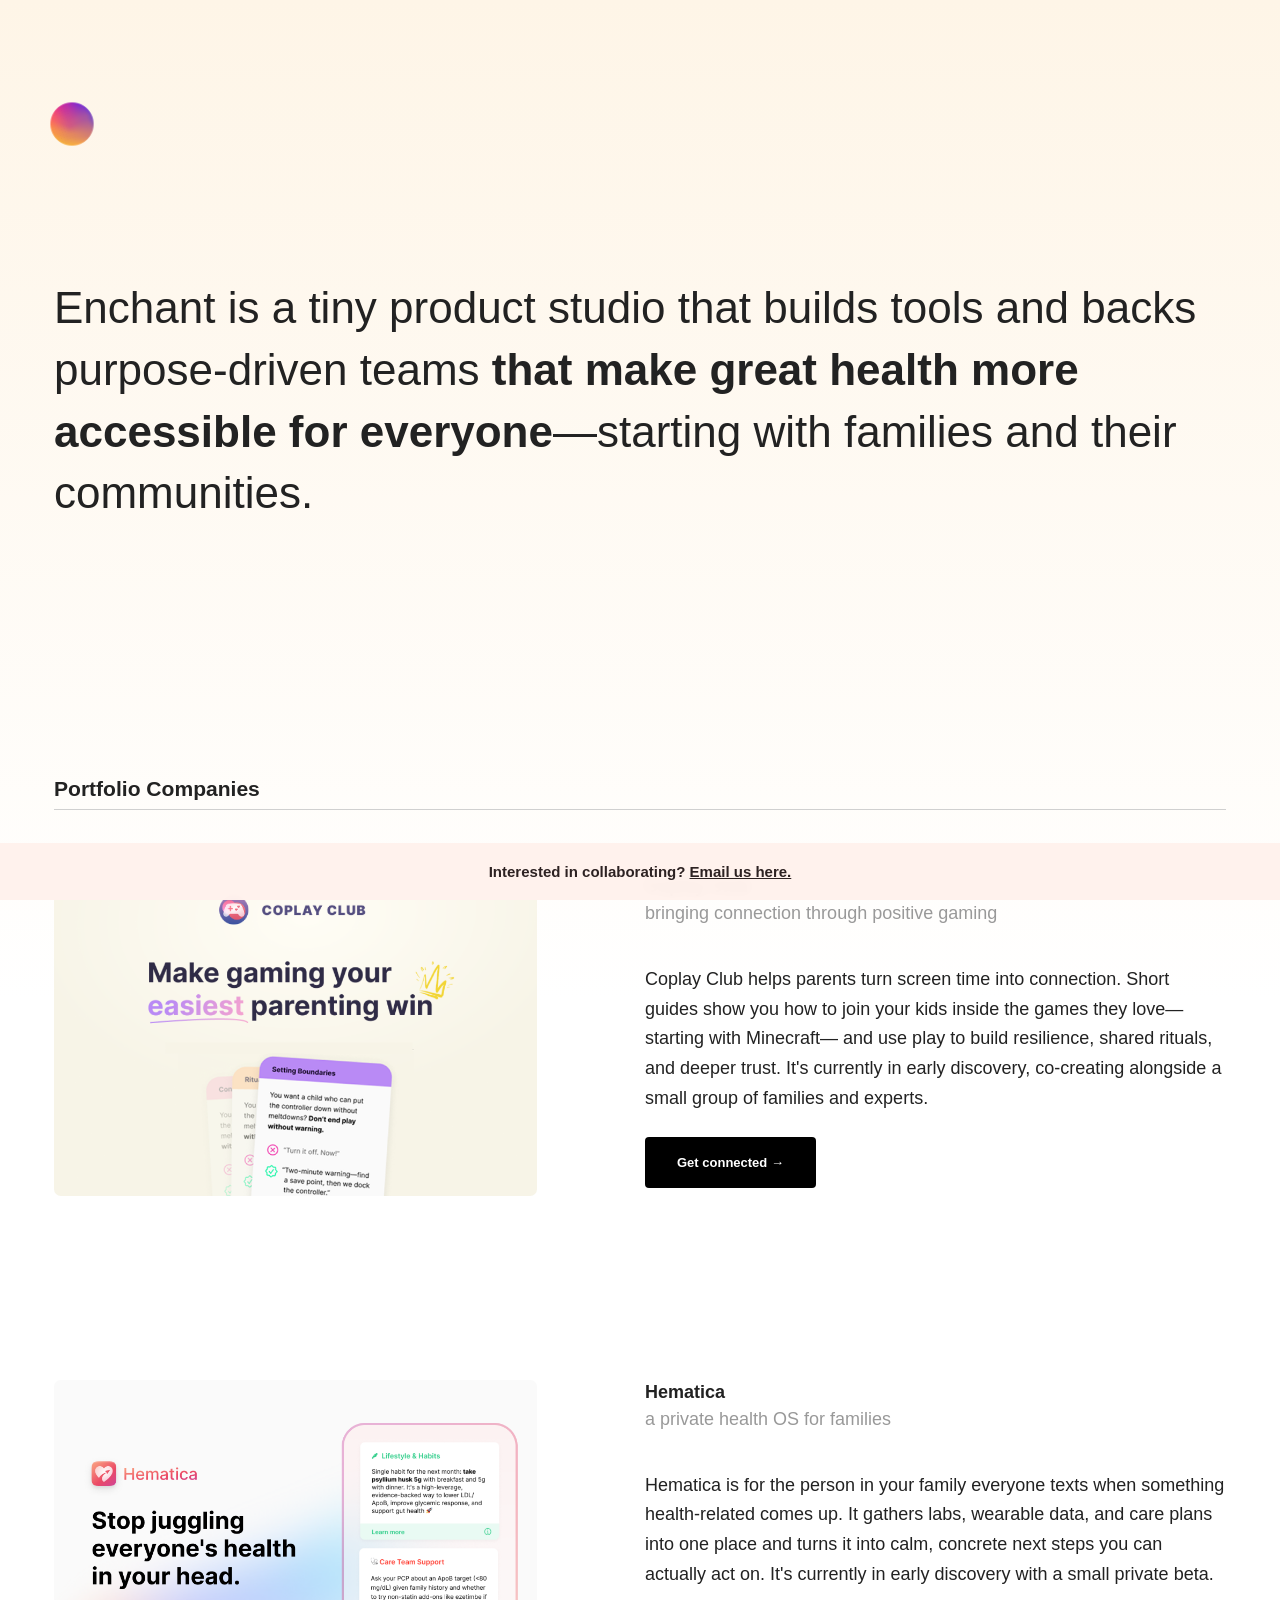
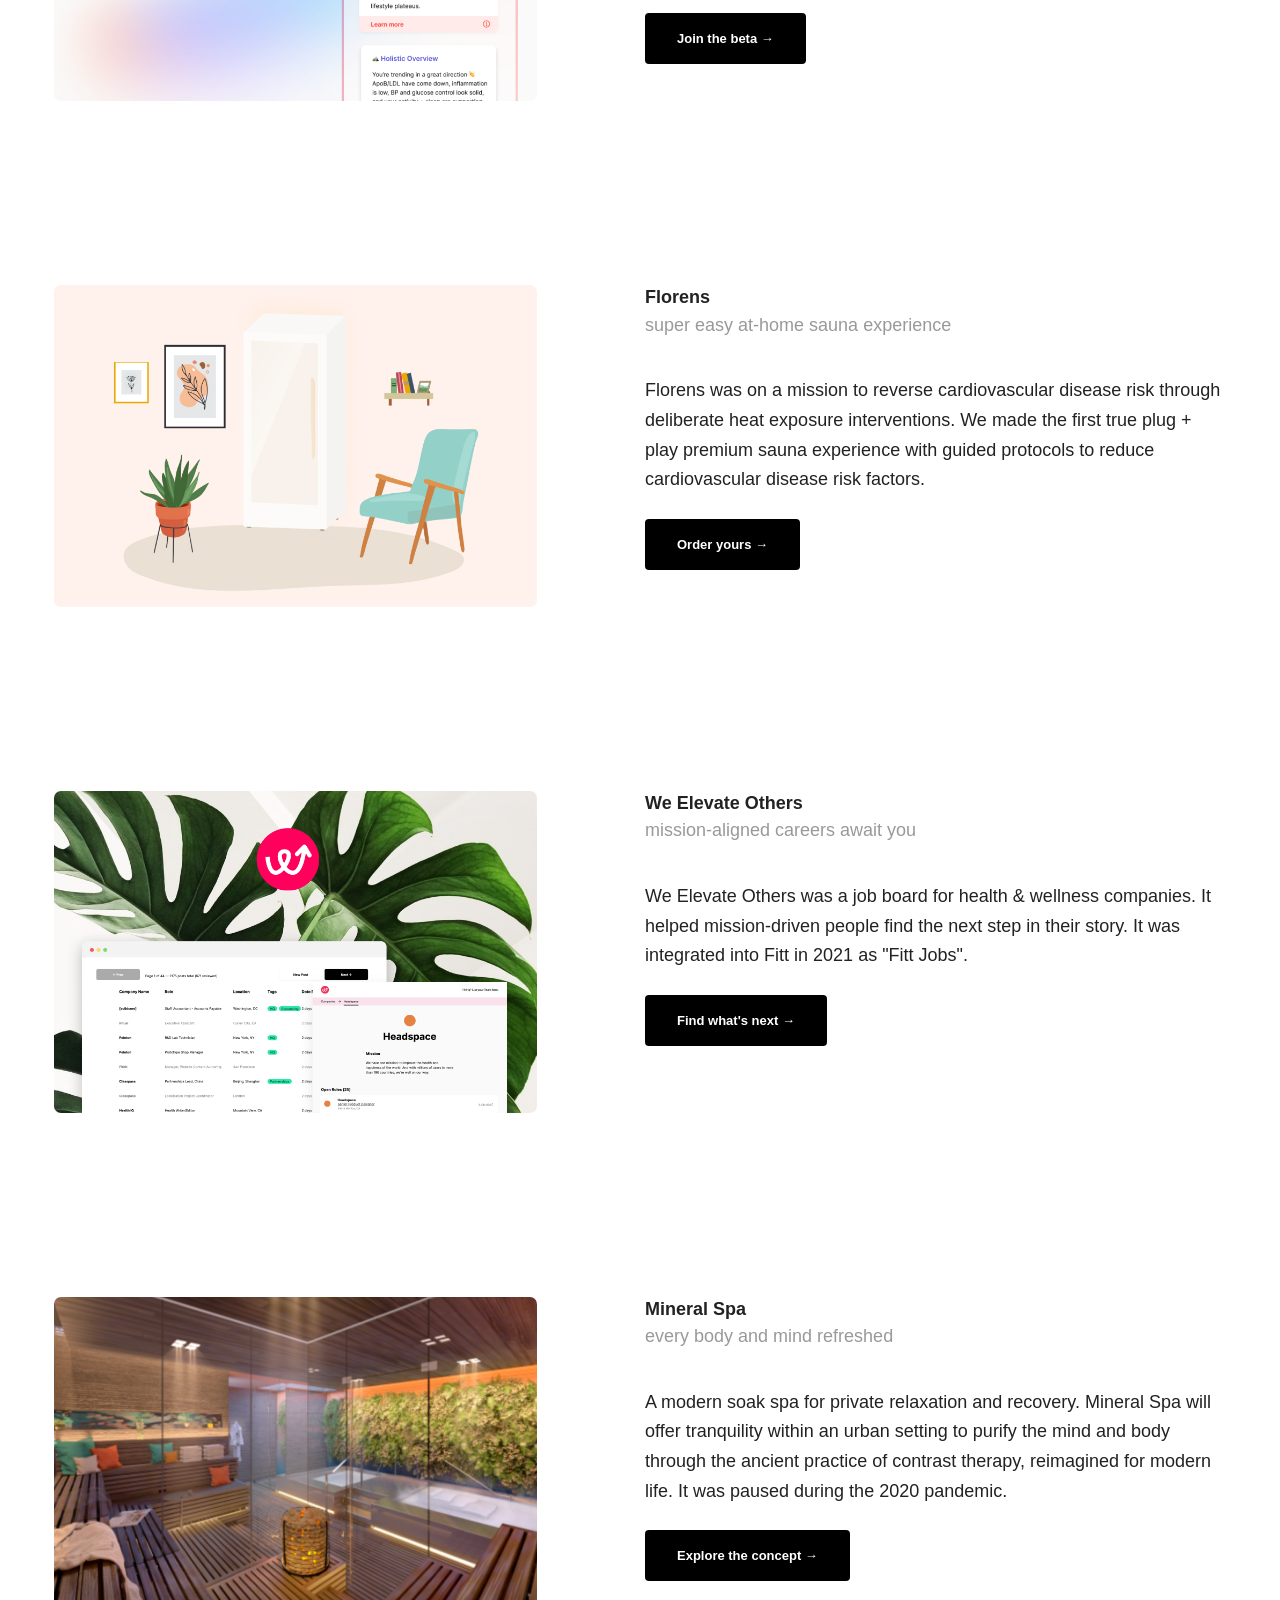
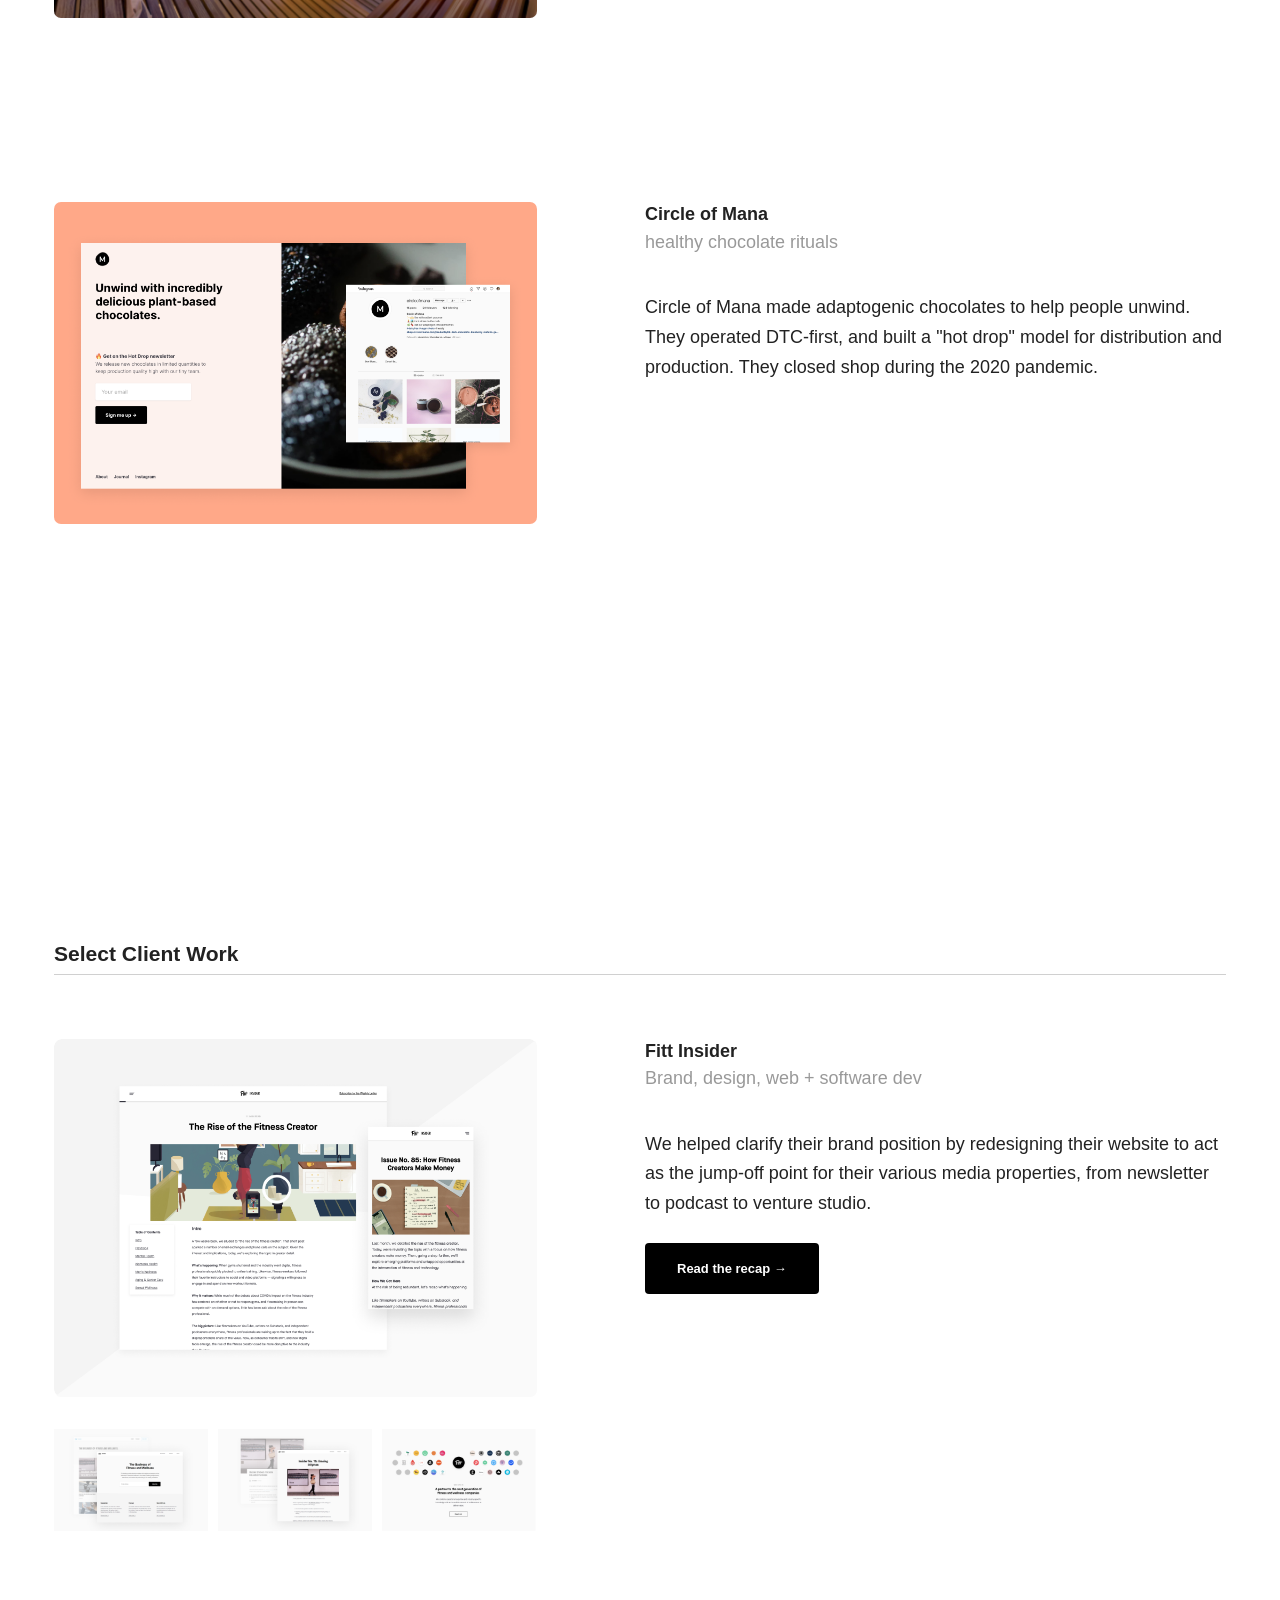
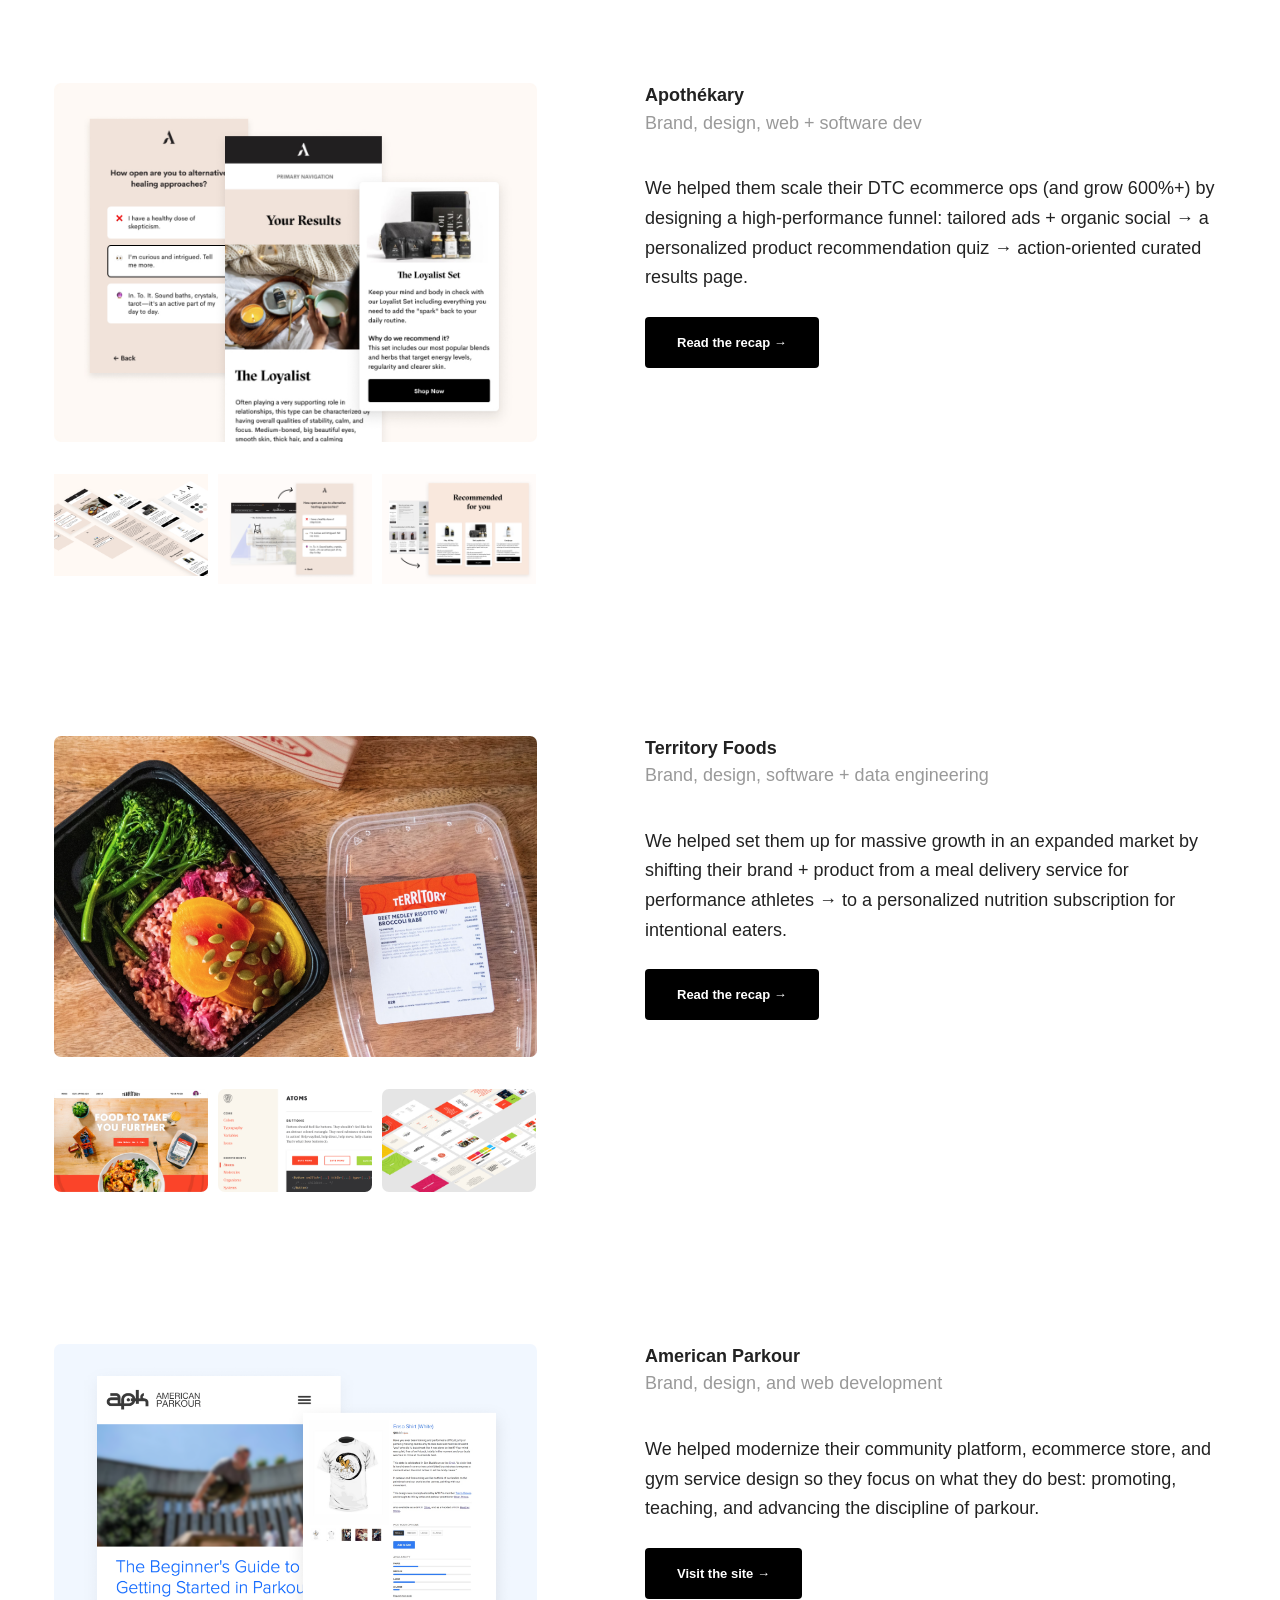
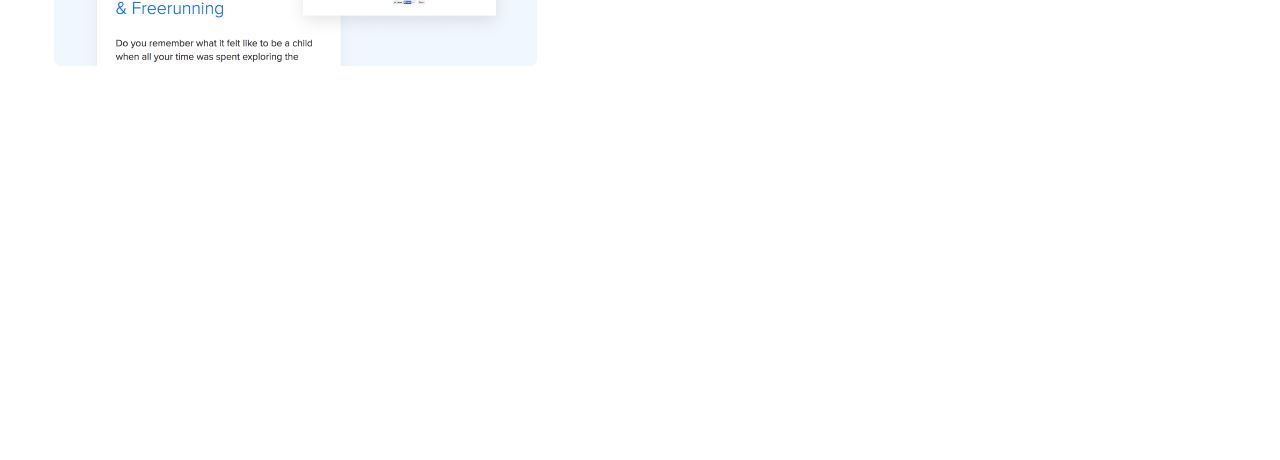
==== commit 20de7253: "swapped coplay club to top slot" ====
--- a/index.html
+++ b/index.html
@@ -13,8 +13,8 @@
 
   <link rel="stylesheet" href="css/normalize.css">
   <link rel="stylesheet" href="css/flexboxgrid.css">
-  <link rel="stylesheet" href="css/main.css">
-  <link rel="stylesheet" href="css/enchant.css">
+  <link rel="stylesheet" href="css/main.css?v=111820251043am">
+  <link rel="stylesheet" href="css/enchant.css?v=111820251043am">
 
   <!-- Open Graph tags -->
   <meta property="og:title" content="Enchant">
@@ -58,43 +58,6 @@
           </div>
         </div>
         <div class="SectionContent">
-          <div class="WorkCard" data-project="hematica">
-            <div class="row start-xs text-left">
-              <div class="col-xs-12 col-sm-5">
-                <div class="row">
-                  <div class="col-xs-12">
-                    <img src="img/graphic-hematica-02.png" class="WorkCard__hero-image"/>
-                  </div>
-                </div>
-
-                <div class="WorkCard__gallery">
-                  <div class="row start-xs">
-                    <div class="col-xs-4">
-
-                    </div>
-                    <div class="col-xs-4">
-
-                    </div>
-                  </div>
-                </div>
-              </div>
-
-              <div class="col-xs-12 col-sm-1"></div>
-
-              <div class="col-xs-12 col-sm-6">
-                <h4 class="WorkCard__client">
-                  Hematica
-                </h4>
-                <p class="WorkCard__services">a private health OS for families</p>
-                <p class="WorkCard__summary">
-                  Hematica is for the person in your family everyone texts when something health-related comes up. It gathers labs, wearable data, and care plans into one place and turns it into calm, concrete next steps you can actually act on. It's currently in early discovery with a small private beta.
-                </p>
-                <p>
-                  <a class="Button" href="https://hematica.app" target="_blank">Join the beta &rarr;</a>
-                </p>
-              </div>
-            </div>
-          </div>
           <div class="WorkCard" data-project="coplay-club">
             <div class="row start-xs text-left">
               <div class="col-xs-12 col-sm-5">
@@ -131,6 +94,43 @@
                 </p>
                 <p>
                   <a class="Button" href="https://coplayclub.com" target="_blank">Get connected &rarr;</a>
+                </p>
+              </div>
+            </div>
+          </div>
+          <div class="WorkCard" data-project="hematica">
+            <div class="row start-xs text-left">
+              <div class="col-xs-12 col-sm-5">
+                <div class="row">
+                  <div class="col-xs-12">
+                    <img src="img/graphic-hematica-02.png" class="WorkCard__hero-image"/>
+                  </div>
+                </div>
+
+                <div class="WorkCard__gallery">
+                  <div class="row start-xs">
+                    <div class="col-xs-4">
+
+                    </div>
+                    <div class="col-xs-4">
+
+                    </div>
+                  </div>
+                </div>
+              </div>
+
+              <div class="col-xs-12 col-sm-1"></div>
+
+              <div class="col-xs-12 col-sm-6">
+                <h4 class="WorkCard__client">
+                  Hematica
+                </h4>
+                <p class="WorkCard__services">a private health OS for families</p>
+                <p class="WorkCard__summary">
+                  Hematica is for the person in your family everyone texts when something health-related comes up. It gathers labs, wearable data, and care plans into one place and turns it into calm, concrete next steps you can actually act on. It's currently in early discovery with a small private beta.
+                </p>
+                <p>
+                  <a class="Button" href="https://hematica.app" target="_blank">Join the beta &rarr;</a>
                 </p>
               </div>
             </div>
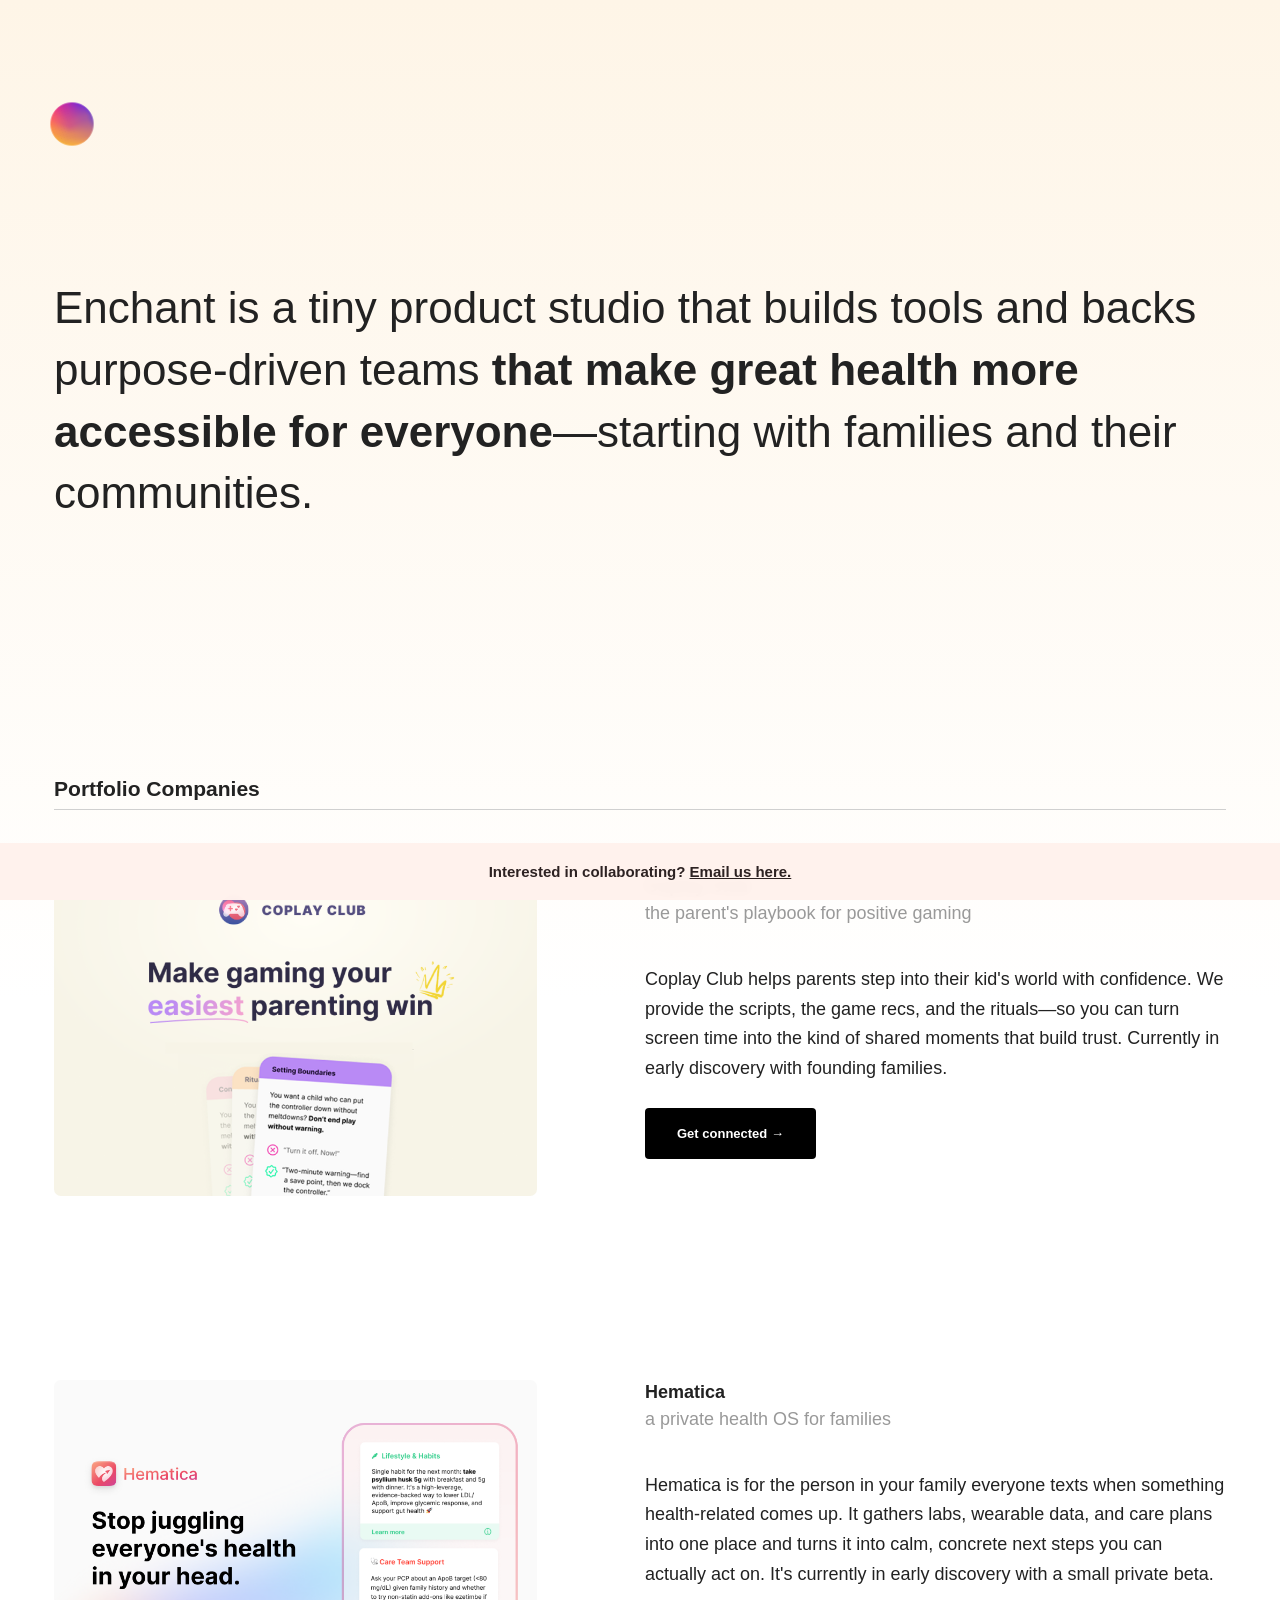
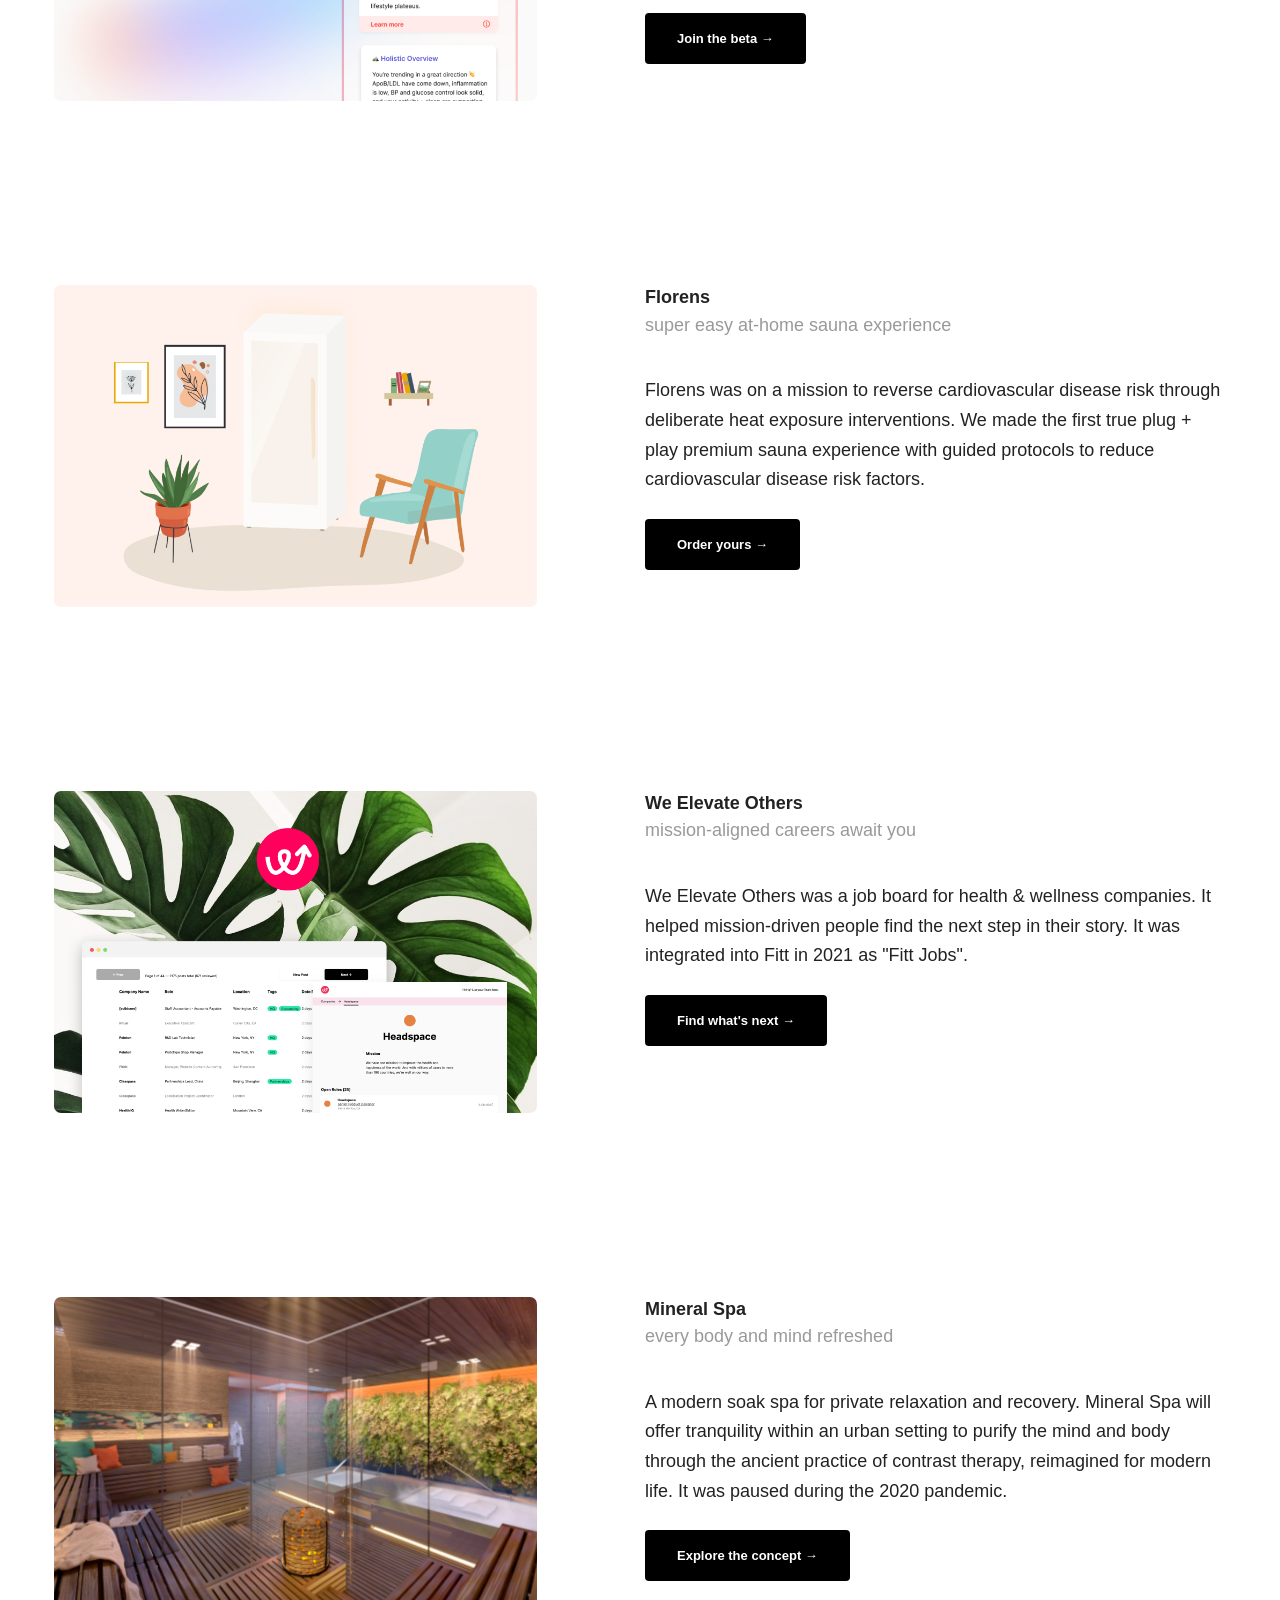
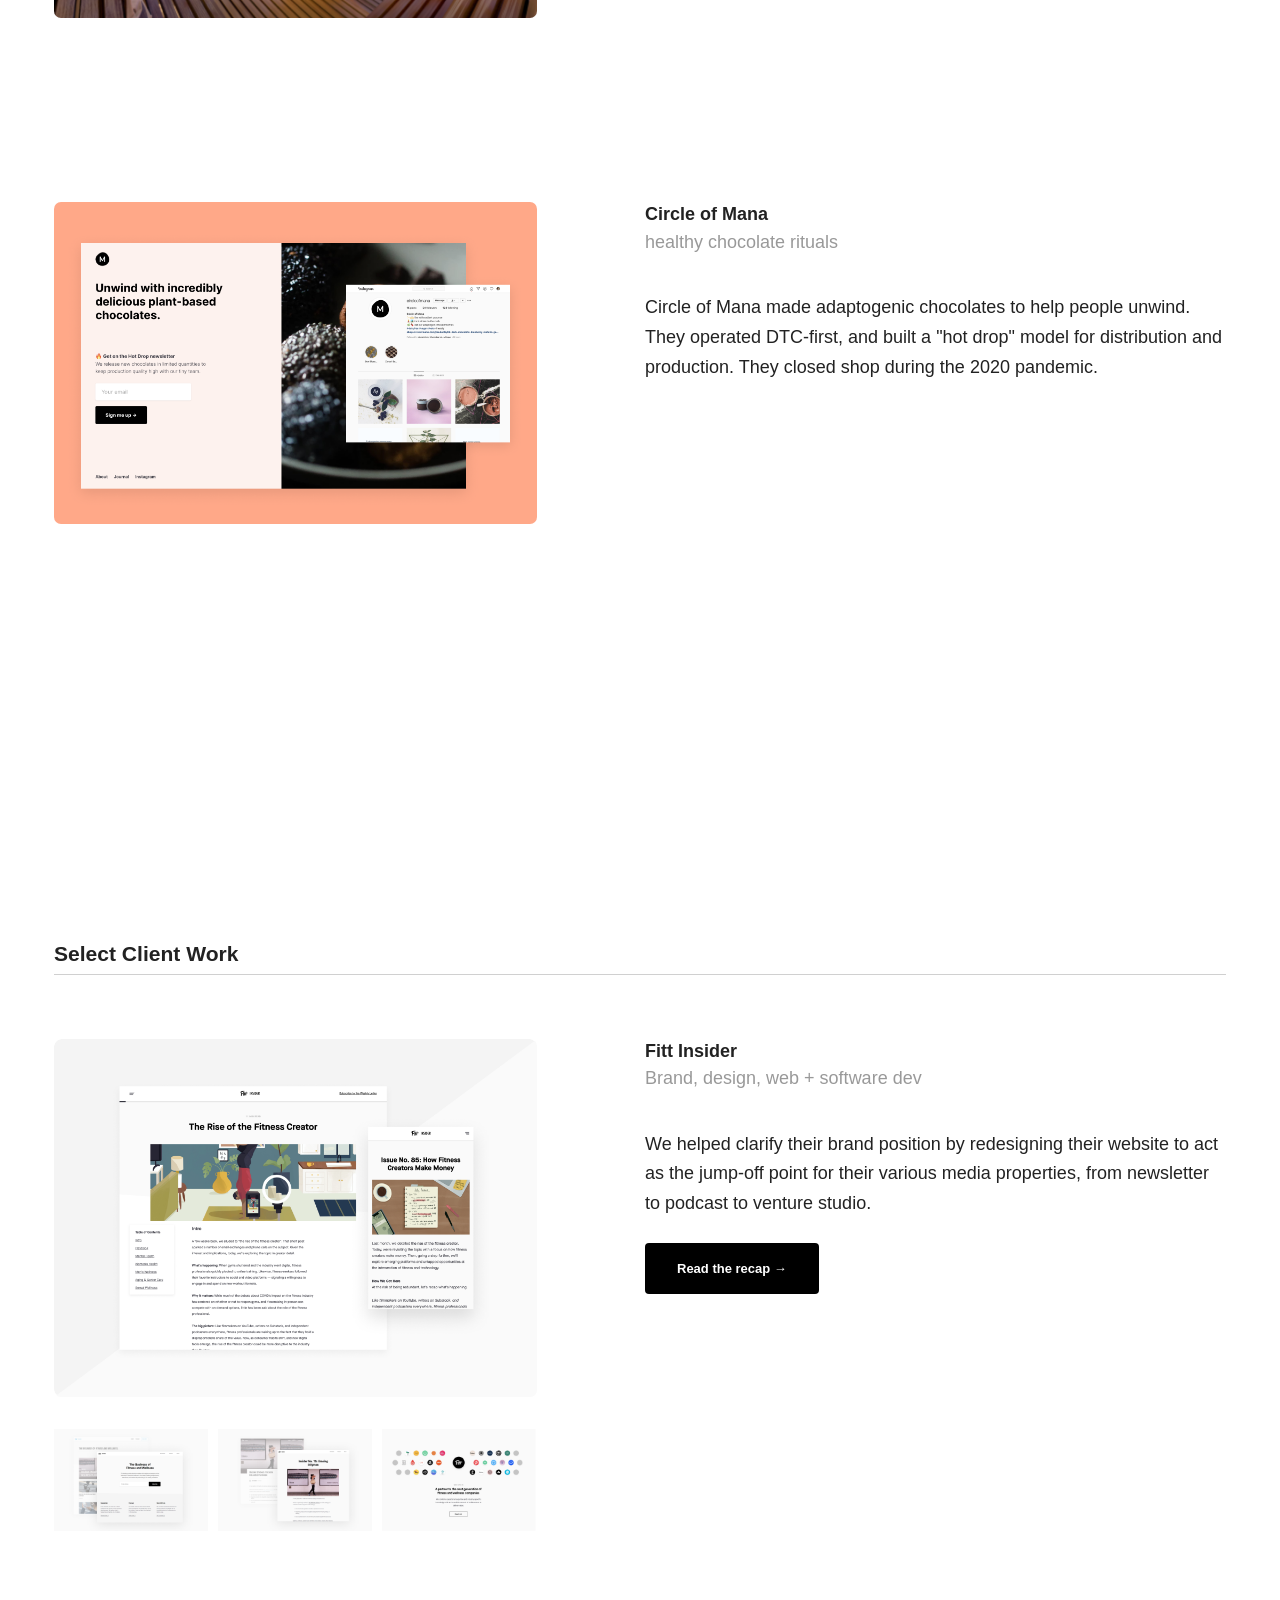
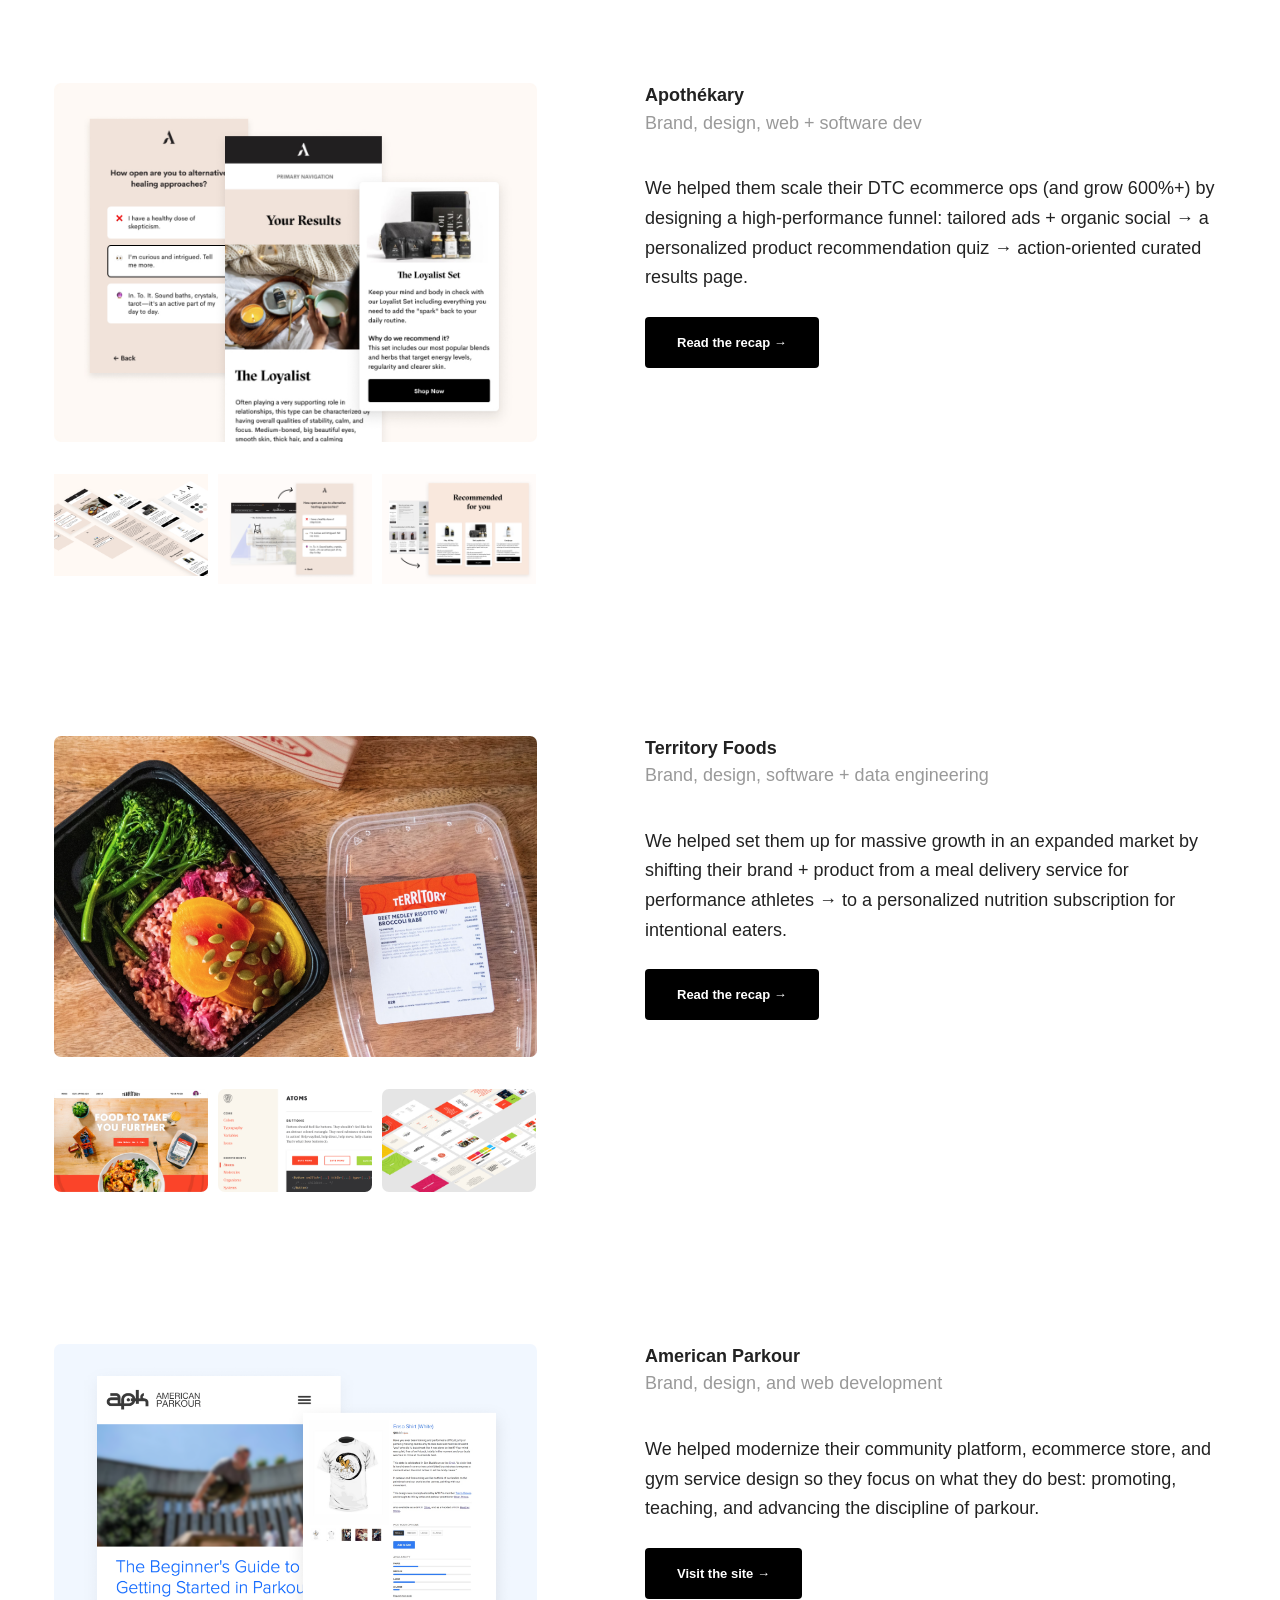
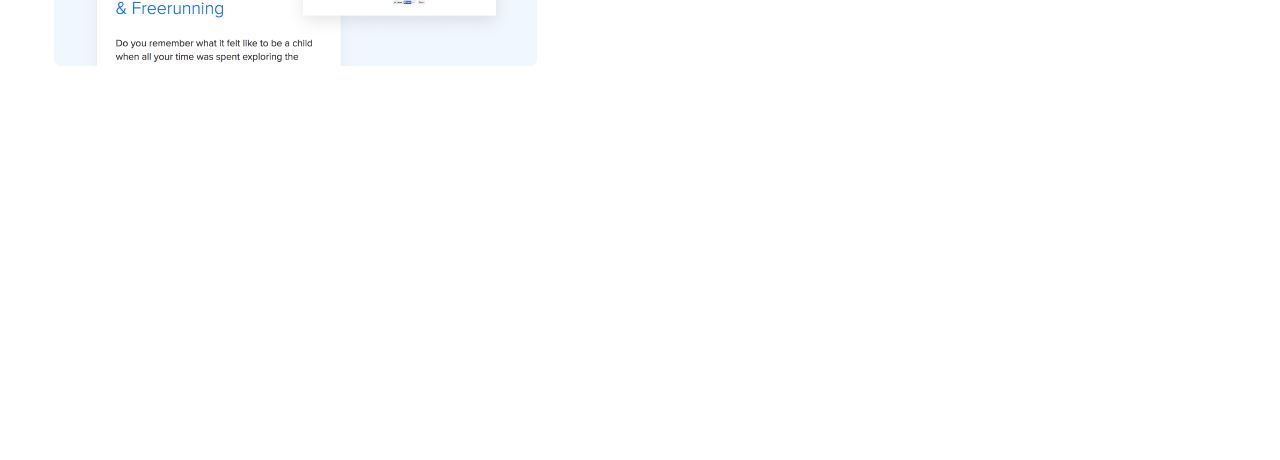
==== commit 18d2e68f: "Coplay summary updated" ====
--- a/index.html
+++ b/index.html
@@ -85,12 +85,12 @@
                 <h4 class="WorkCard__client">
                   Coplay Club
                 </h4>
-                <p class="WorkCard__services">bringing connection through positive gaming</p>
-                <p class="WorkCard__summary">
-                  Coplay Club helps parents turn screen time into connection. Short guides show 
-                  you how to join your kids inside the games they love—starting with Minecraft—
-                  and use play to build resilience, shared rituals, and deeper trust. It's currently 
-                  in early discovery, co-creating alongside a small group of families and experts.
+                <p class="WorkCard__services">the parent's playbook for positive gaming</p>
+                <p class="WorkCard__summary">
+                  Coplay Club helps parents step into their kid's world with confidence. We provide 
+                  the scripts, the game recs, and the rituals—so you can turn screen time into 
+                  the kind of shared moments that build trust. Currently in early discovery with 
+                  founding families.
                 </p>
                 <p>
                   <a class="Button" href="https://coplayclub.com" target="_blank">Get connected &rarr;</a>
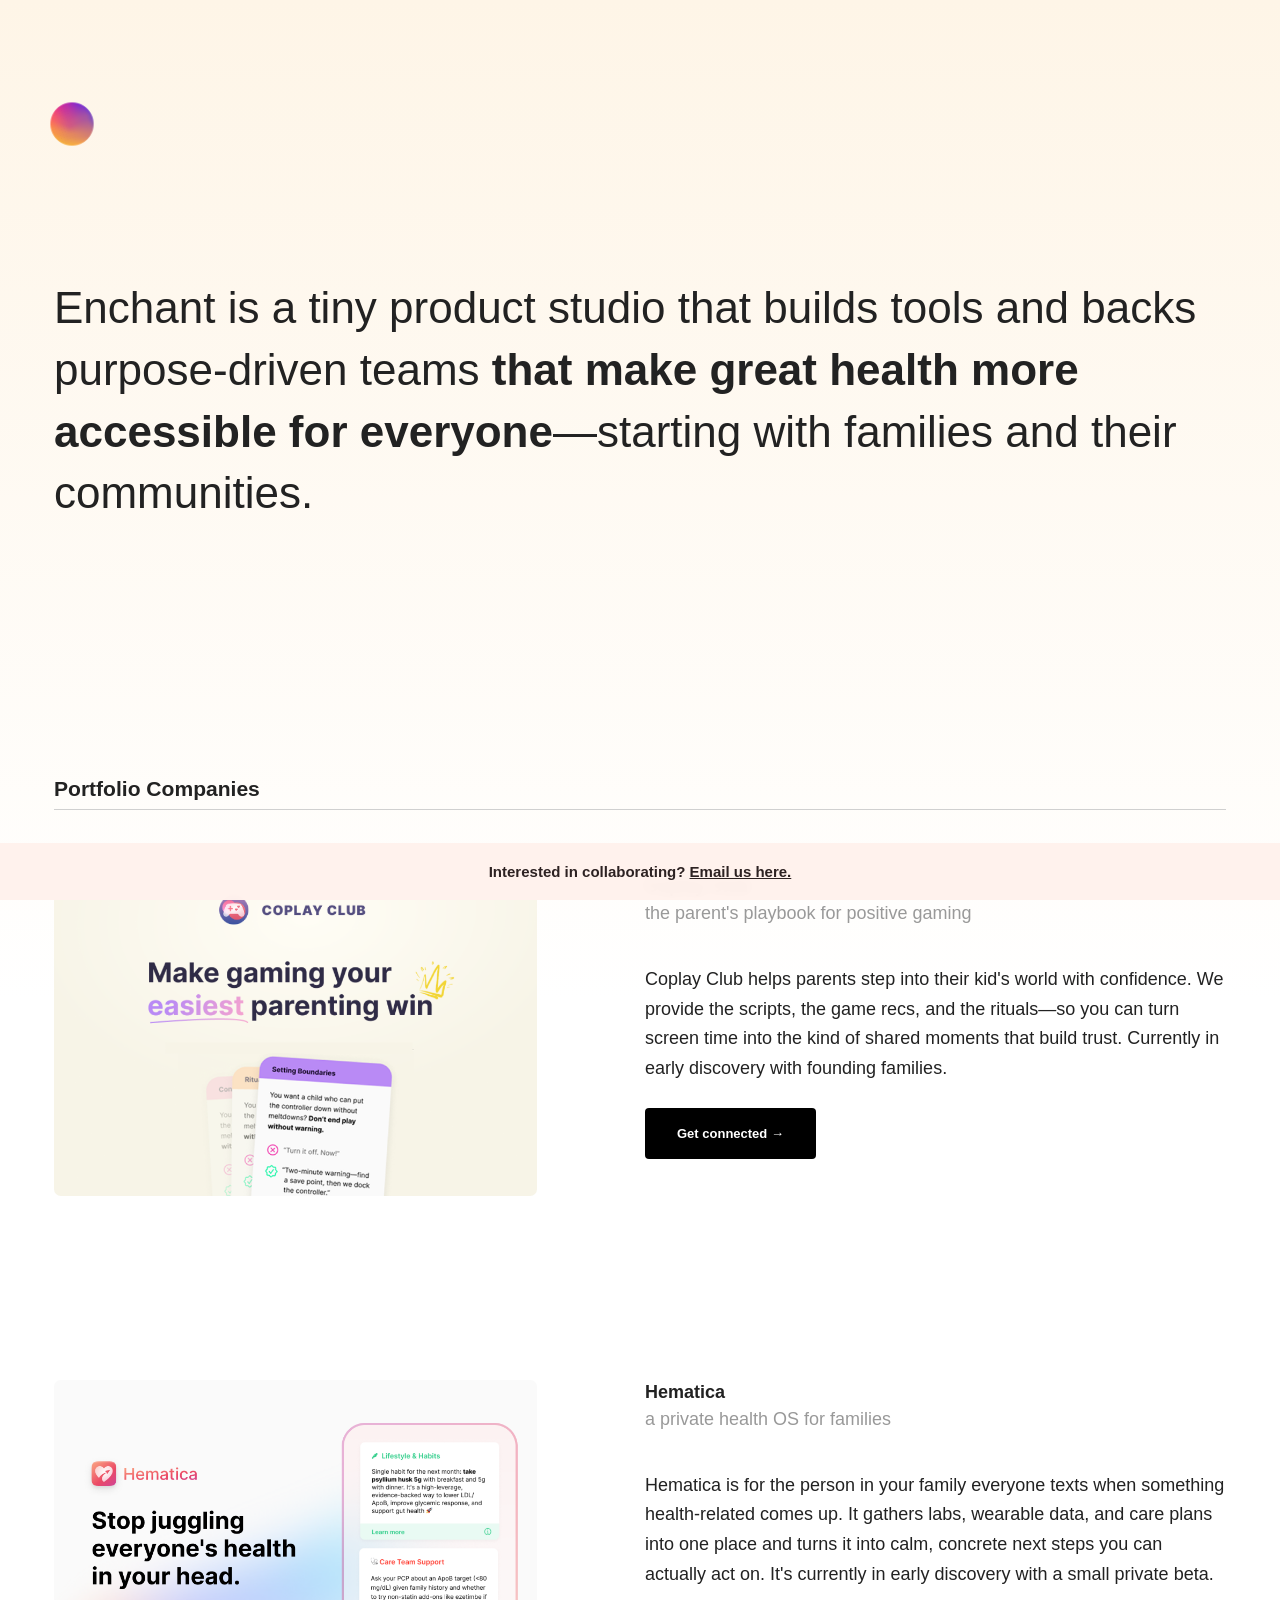
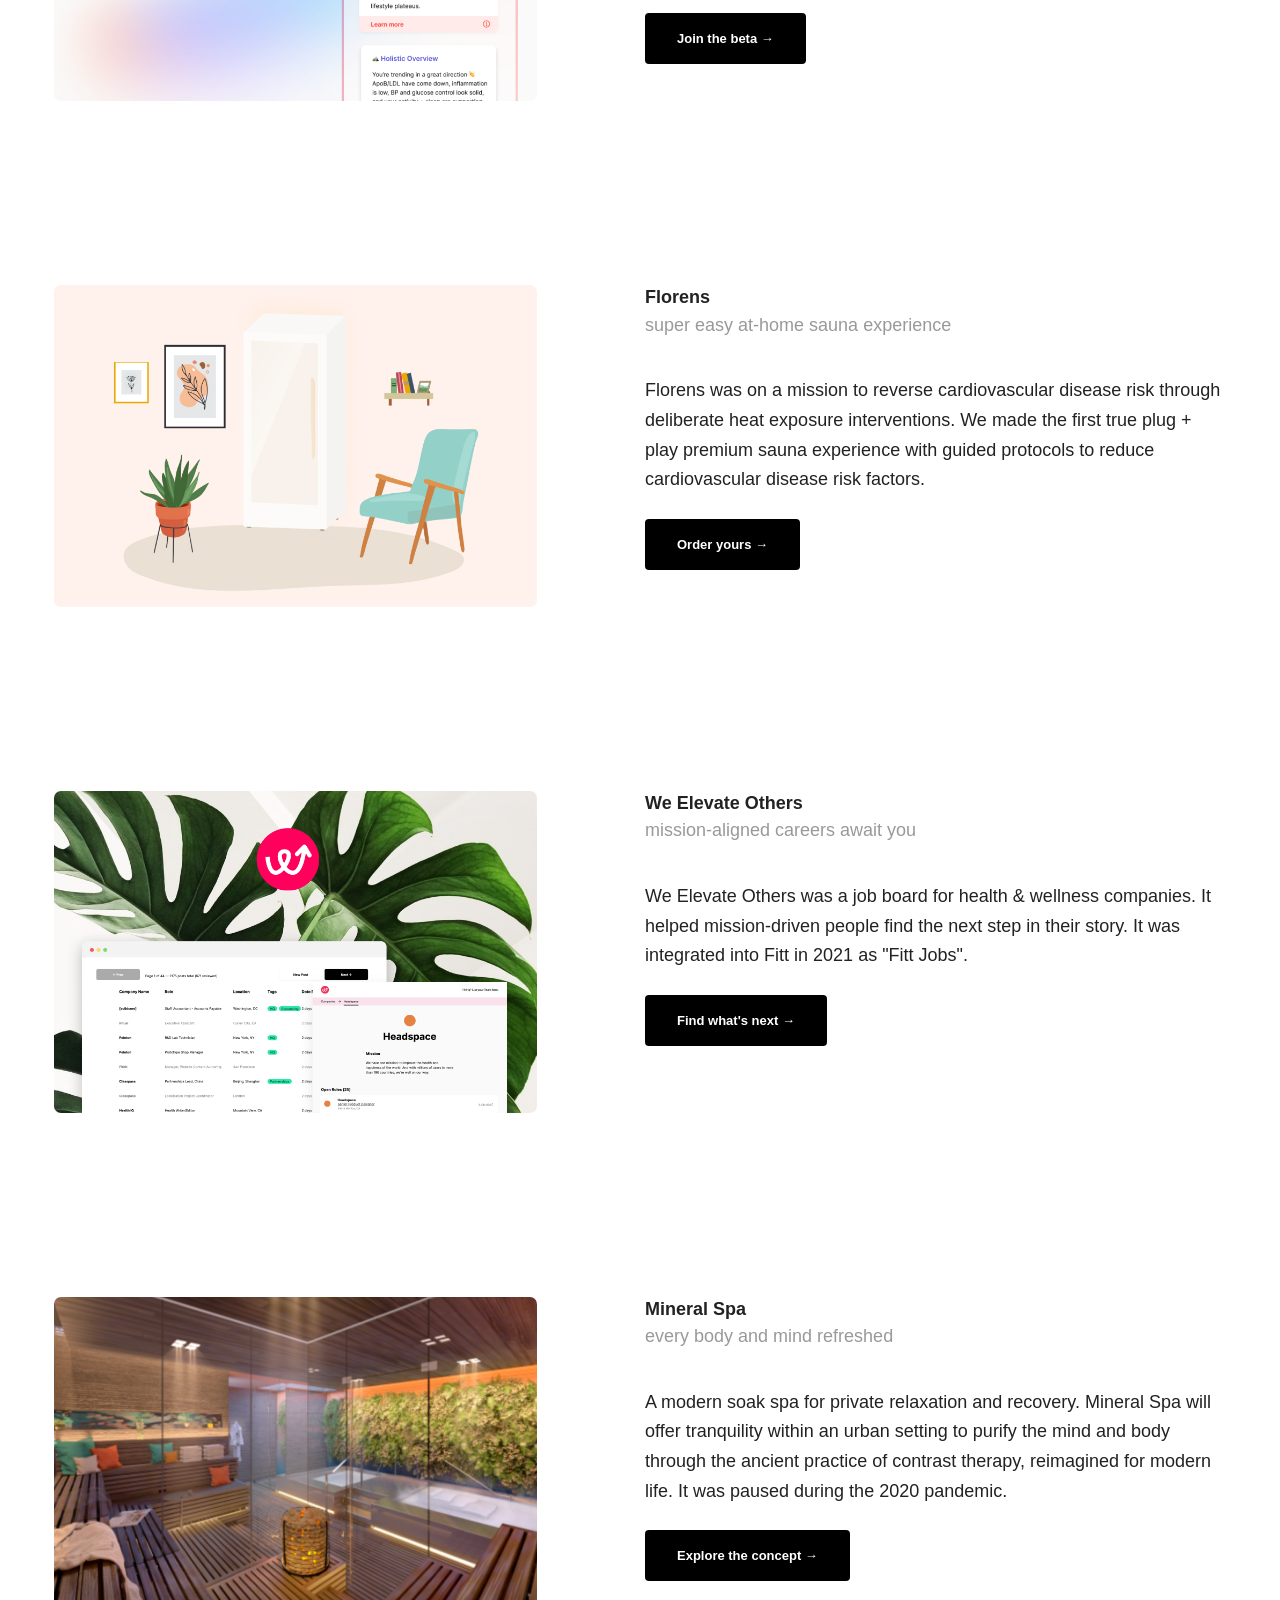
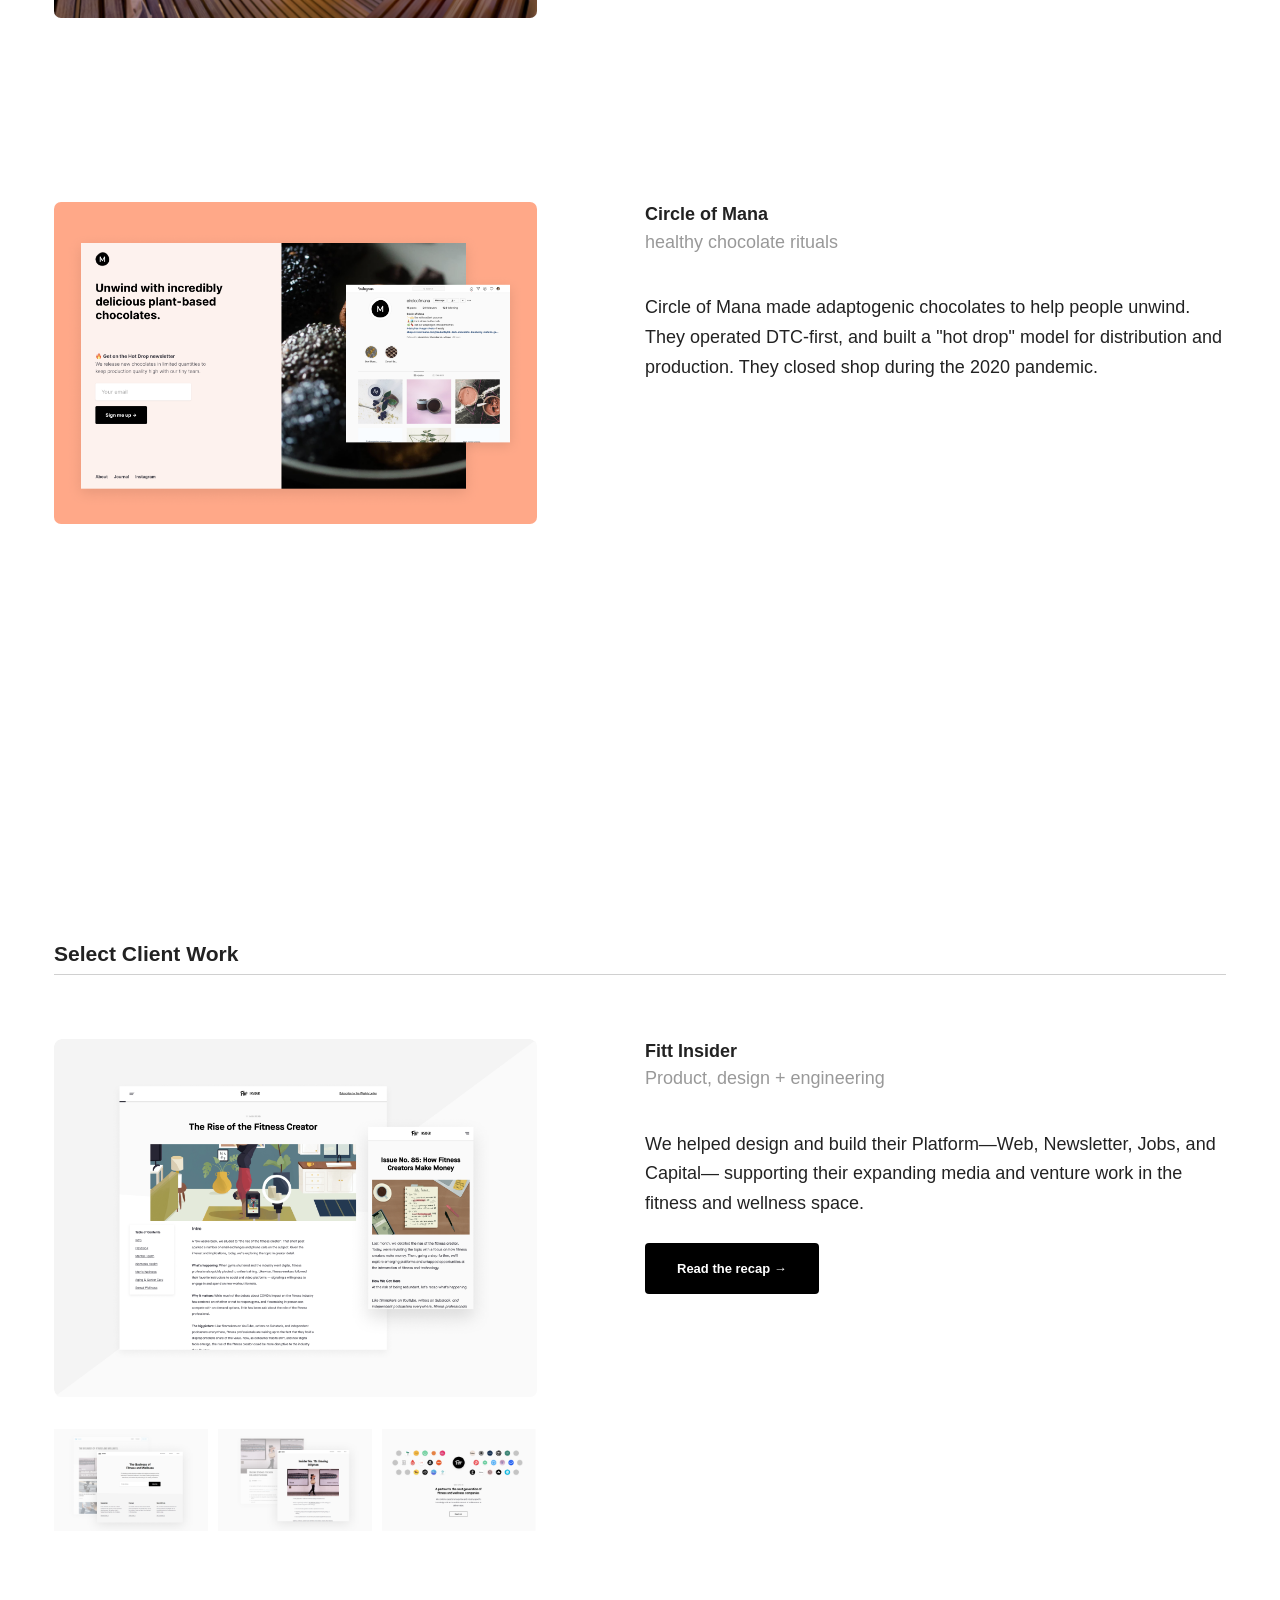
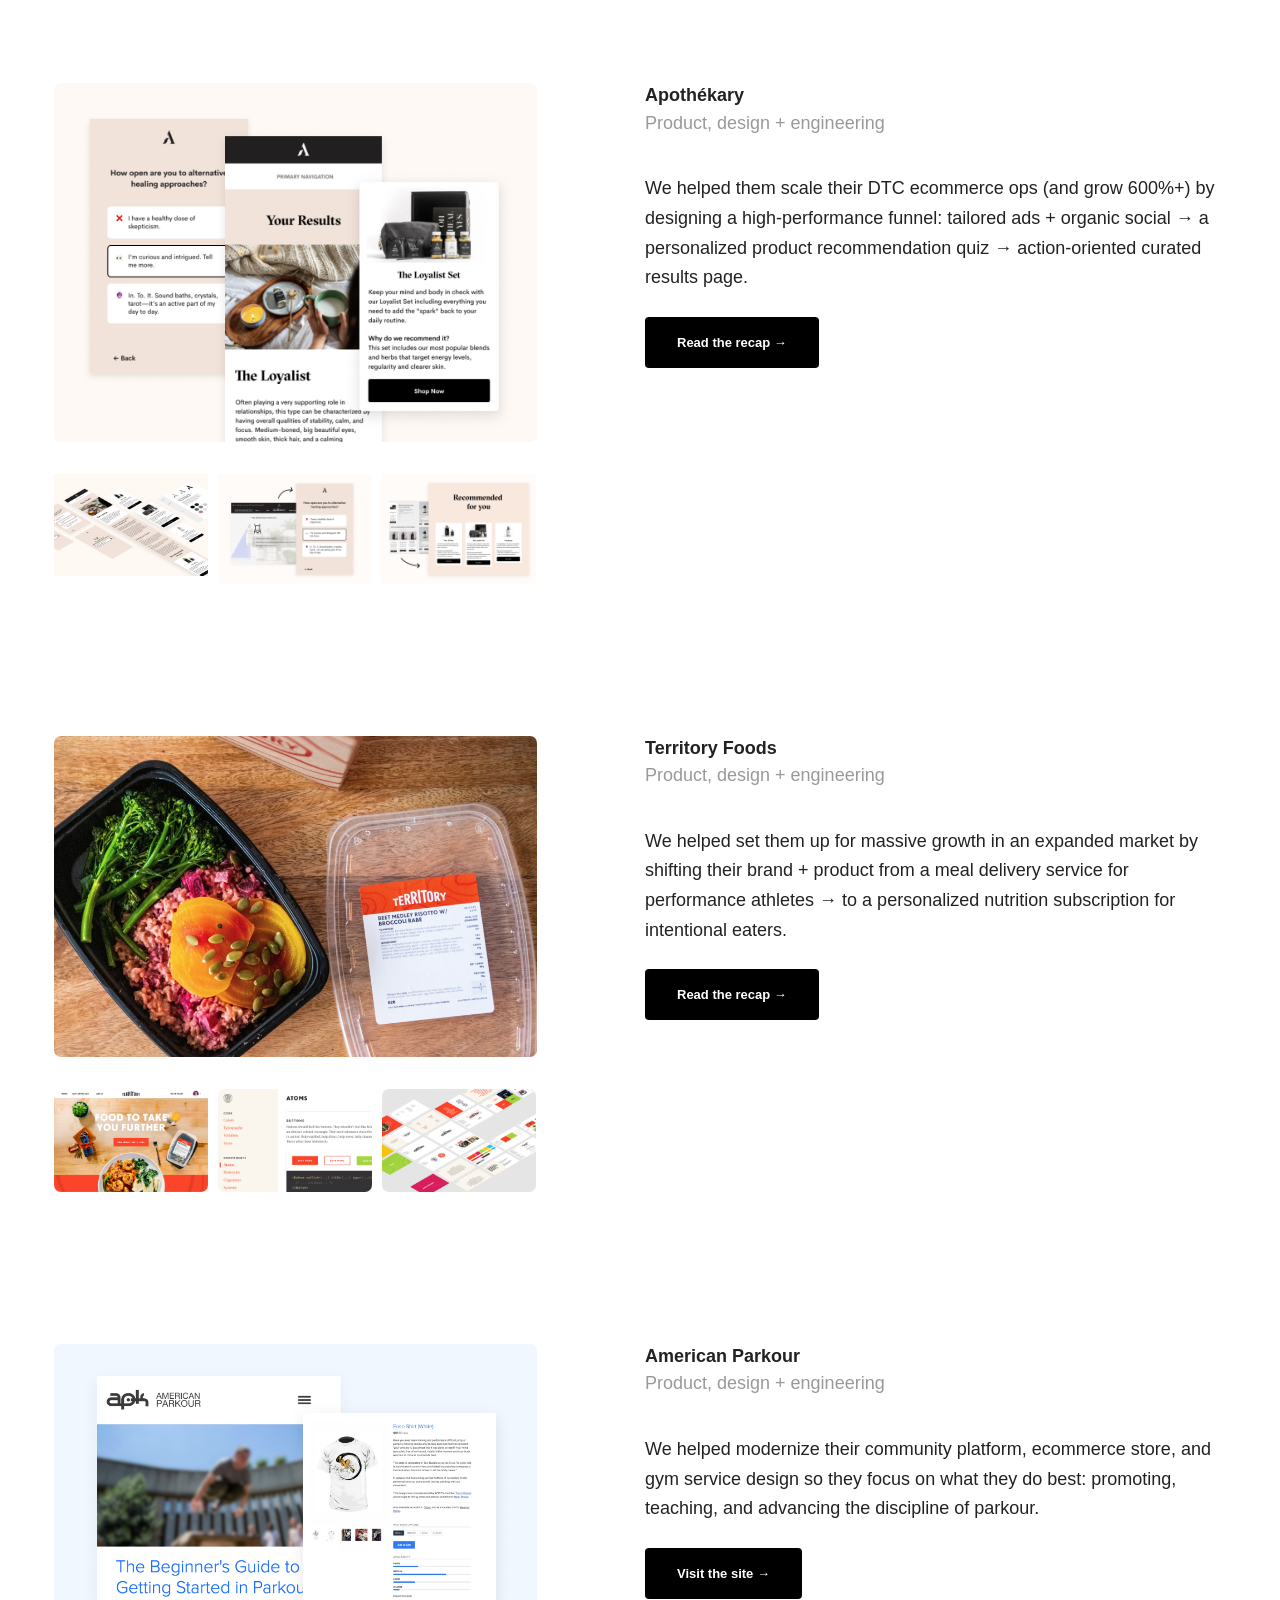
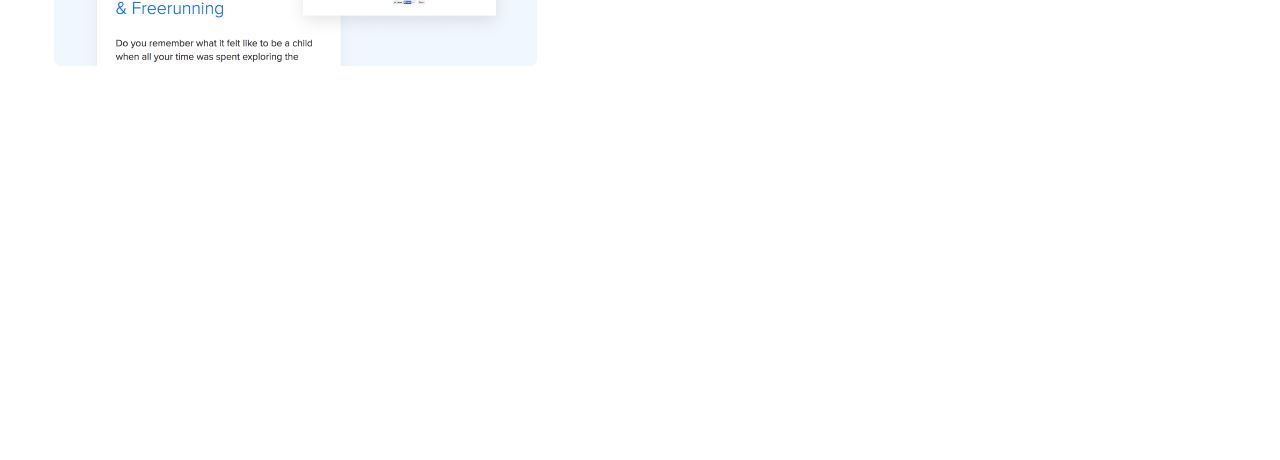
==== commit ccd73bb0: "small updates" ====
--- a/index.html
+++ b/index.html
@@ -103,7 +103,7 @@
               <div class="col-xs-12 col-sm-5">
                 <div class="row">
                   <div class="col-xs-12">
-                    <img src="img/graphic-hematica-02.png" class="WorkCard__hero-image"/>
+                    <img src="img/graphic-hematica-03.png" class="WorkCard__hero-image"/>
                   </div>
                 </div>
 
@@ -345,10 +345,11 @@
                   Fitt Insider
                 </h4>
                 <p class="WorkCard__services">
-                  Brand, design, web + software dev
-                </p>
-                <p class="WorkCard__summary">
-                  We helped clarify their brand position by redesigning their website to act as the jump-off point for their various media properties, from newsletter to podcast to venture studio.
+                  Product, design + engineering
+                </p>
+                <p class="WorkCard__summary">
+                  We helped design and build their Platform—Web, Newsletter, Jobs, and Capital—
+                  supporting their expanding media and venture work in the fitness and wellness space.
                 </p>
                 <p>
                   <a class="Button" href="https://www.paulmederos.com/redesigning-fitt-insider" target="_blank">Read the recap &rarr;</a>
@@ -396,7 +397,7 @@
                   Apothékary
                 </h4>
                 <p class="WorkCard__services">
-                  Brand, design, web + software dev
+                  Product, design + engineering
                 </p>
                 <p class="WorkCard__summary">
                   We helped them scale their DTC ecommerce ops (and grow 600%+) by designing a high-performance funnel: tailored ads + organic social &rarr; a personalized product recommendation quiz &rarr; action-oriented curated results page.
@@ -447,7 +448,7 @@
                   Territory Foods
                 </h4>
                 <p class="WorkCard__services">
-                  Brand, design, software + data engineering
+                  Product, design + engineering
                 </p>
                 <p class="WorkCard__summary">
                   We helped set them up for massive growth in an expanded market by shifting their brand + product from a meal delivery service for performance athletes &rarr; to a personalized nutrition subscription for intentional eaters.
@@ -488,7 +489,7 @@
                   American Parkour
                 </h4>
                 <p class="WorkCard__services">
-                  Brand, design, and web development
+                  Product, design + engineering
                 </p>
                 <p class="WorkCard__summary">
                   We helped modernize their community platform, ecommerce store,
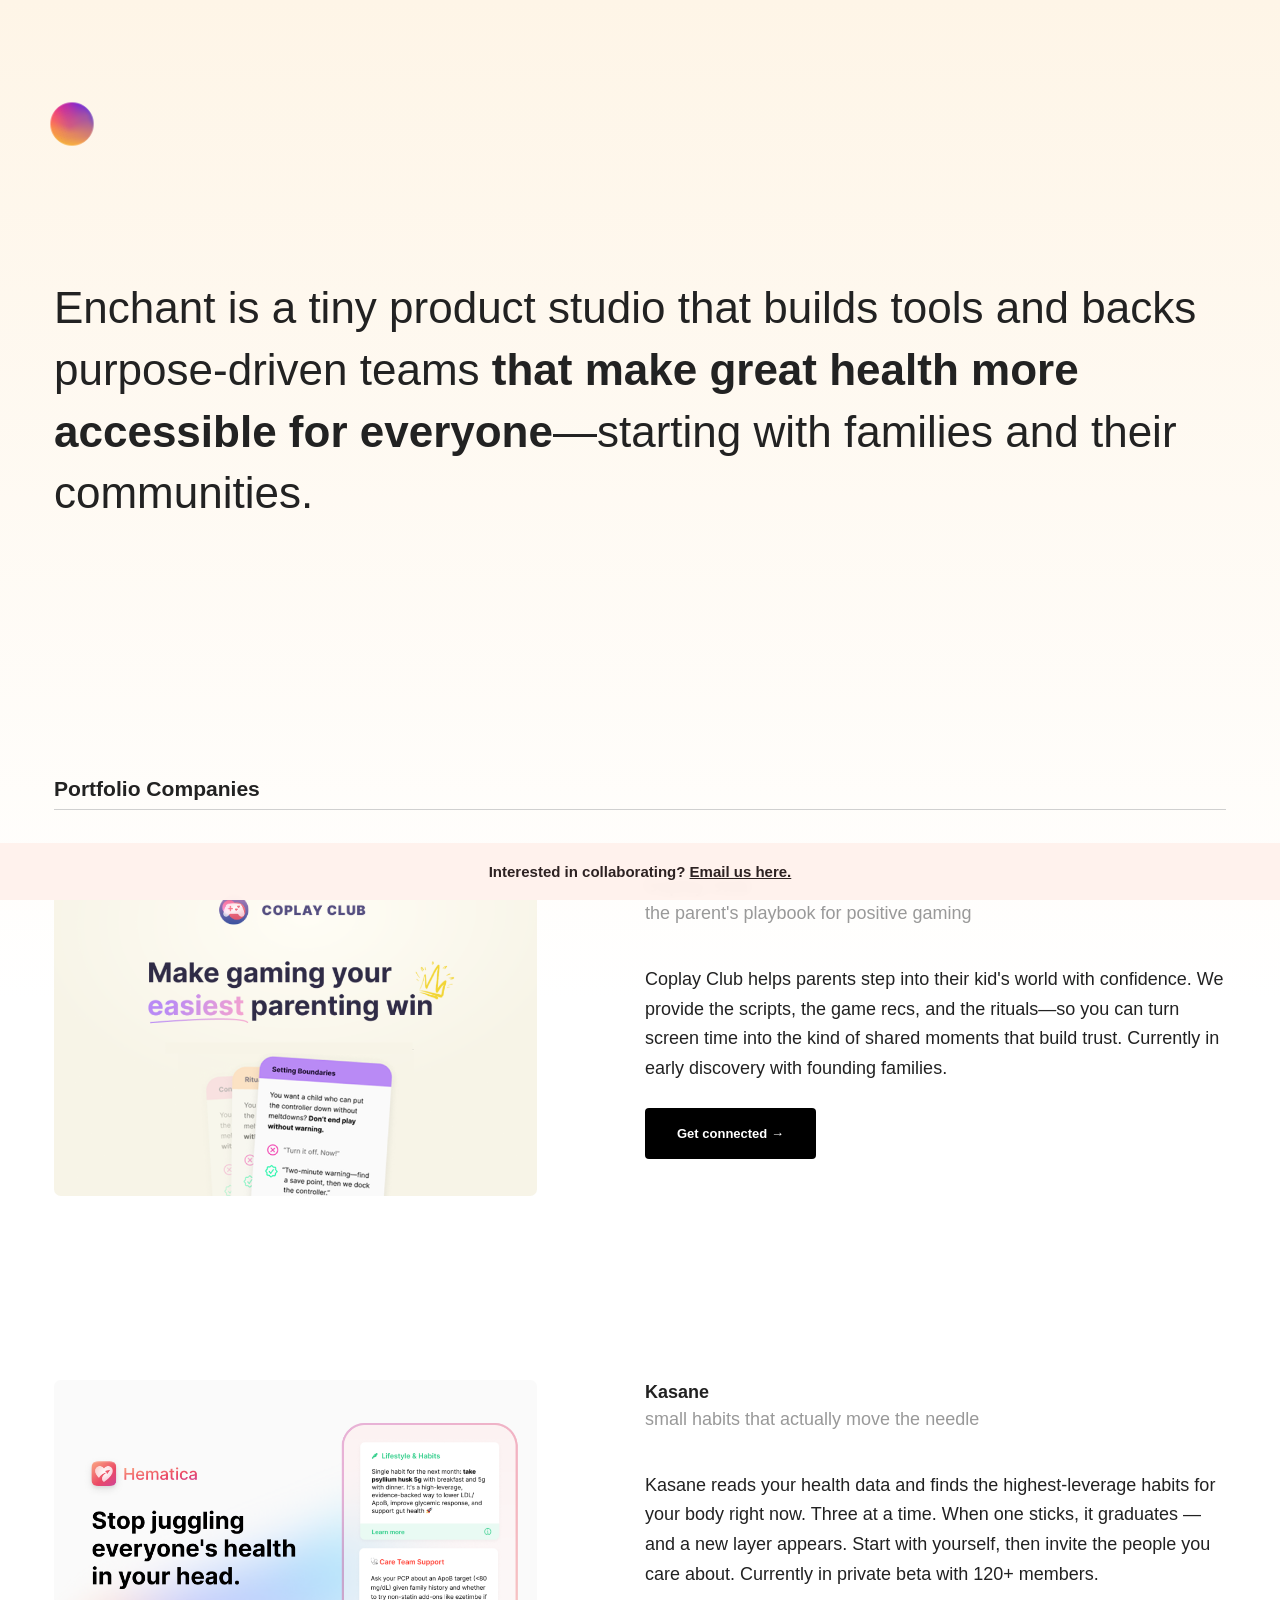
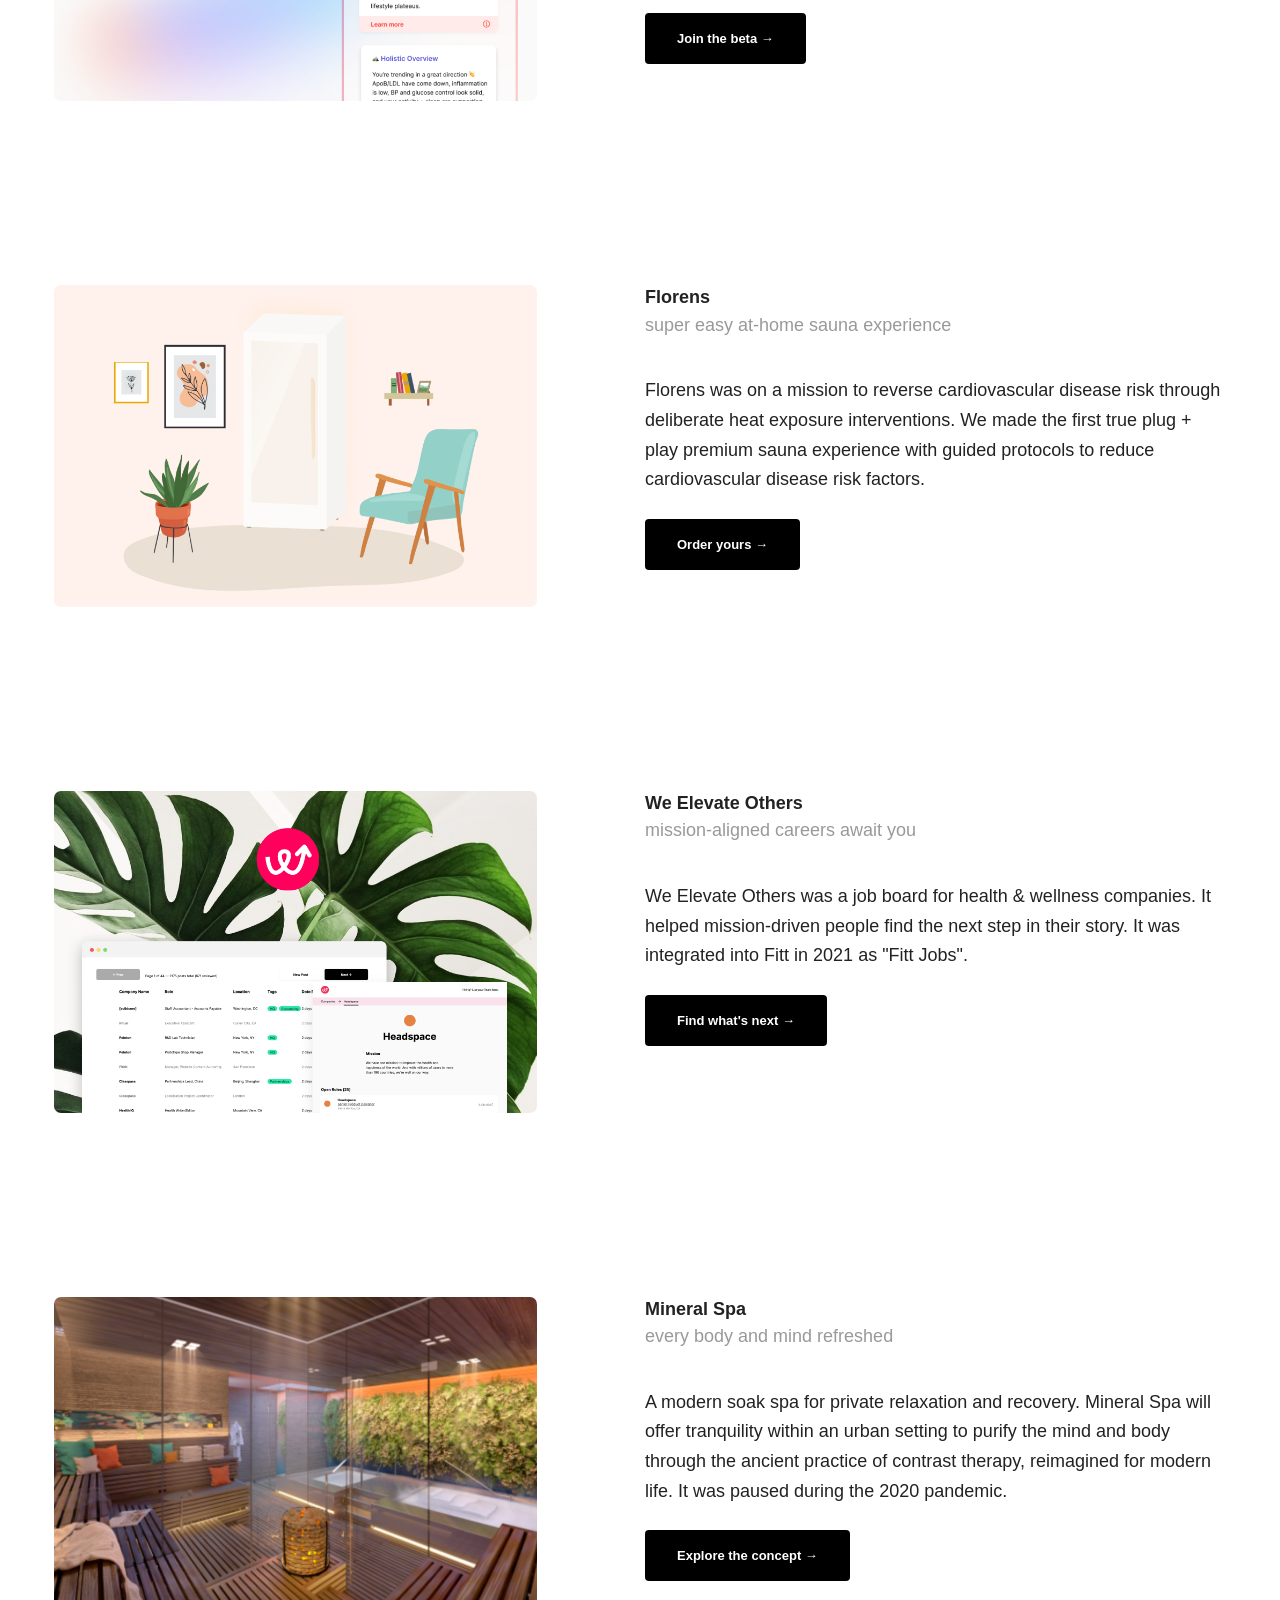
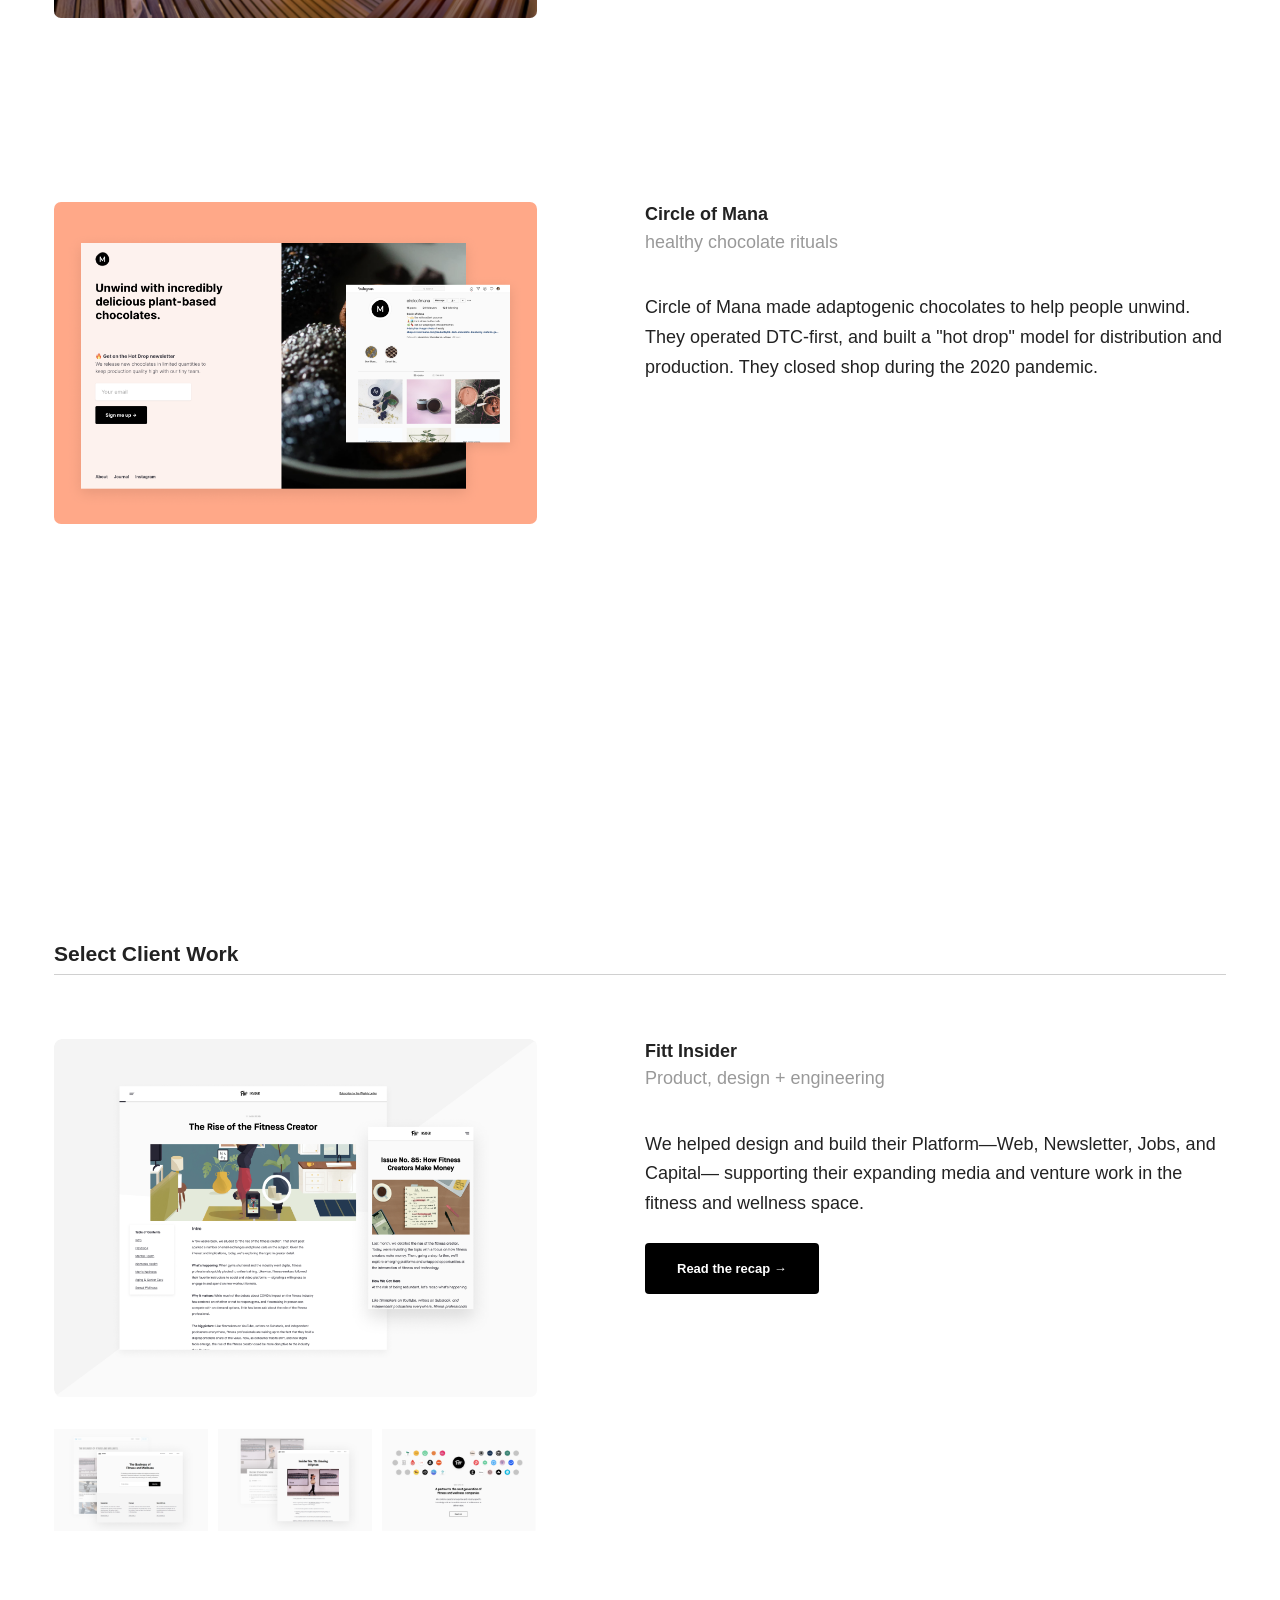
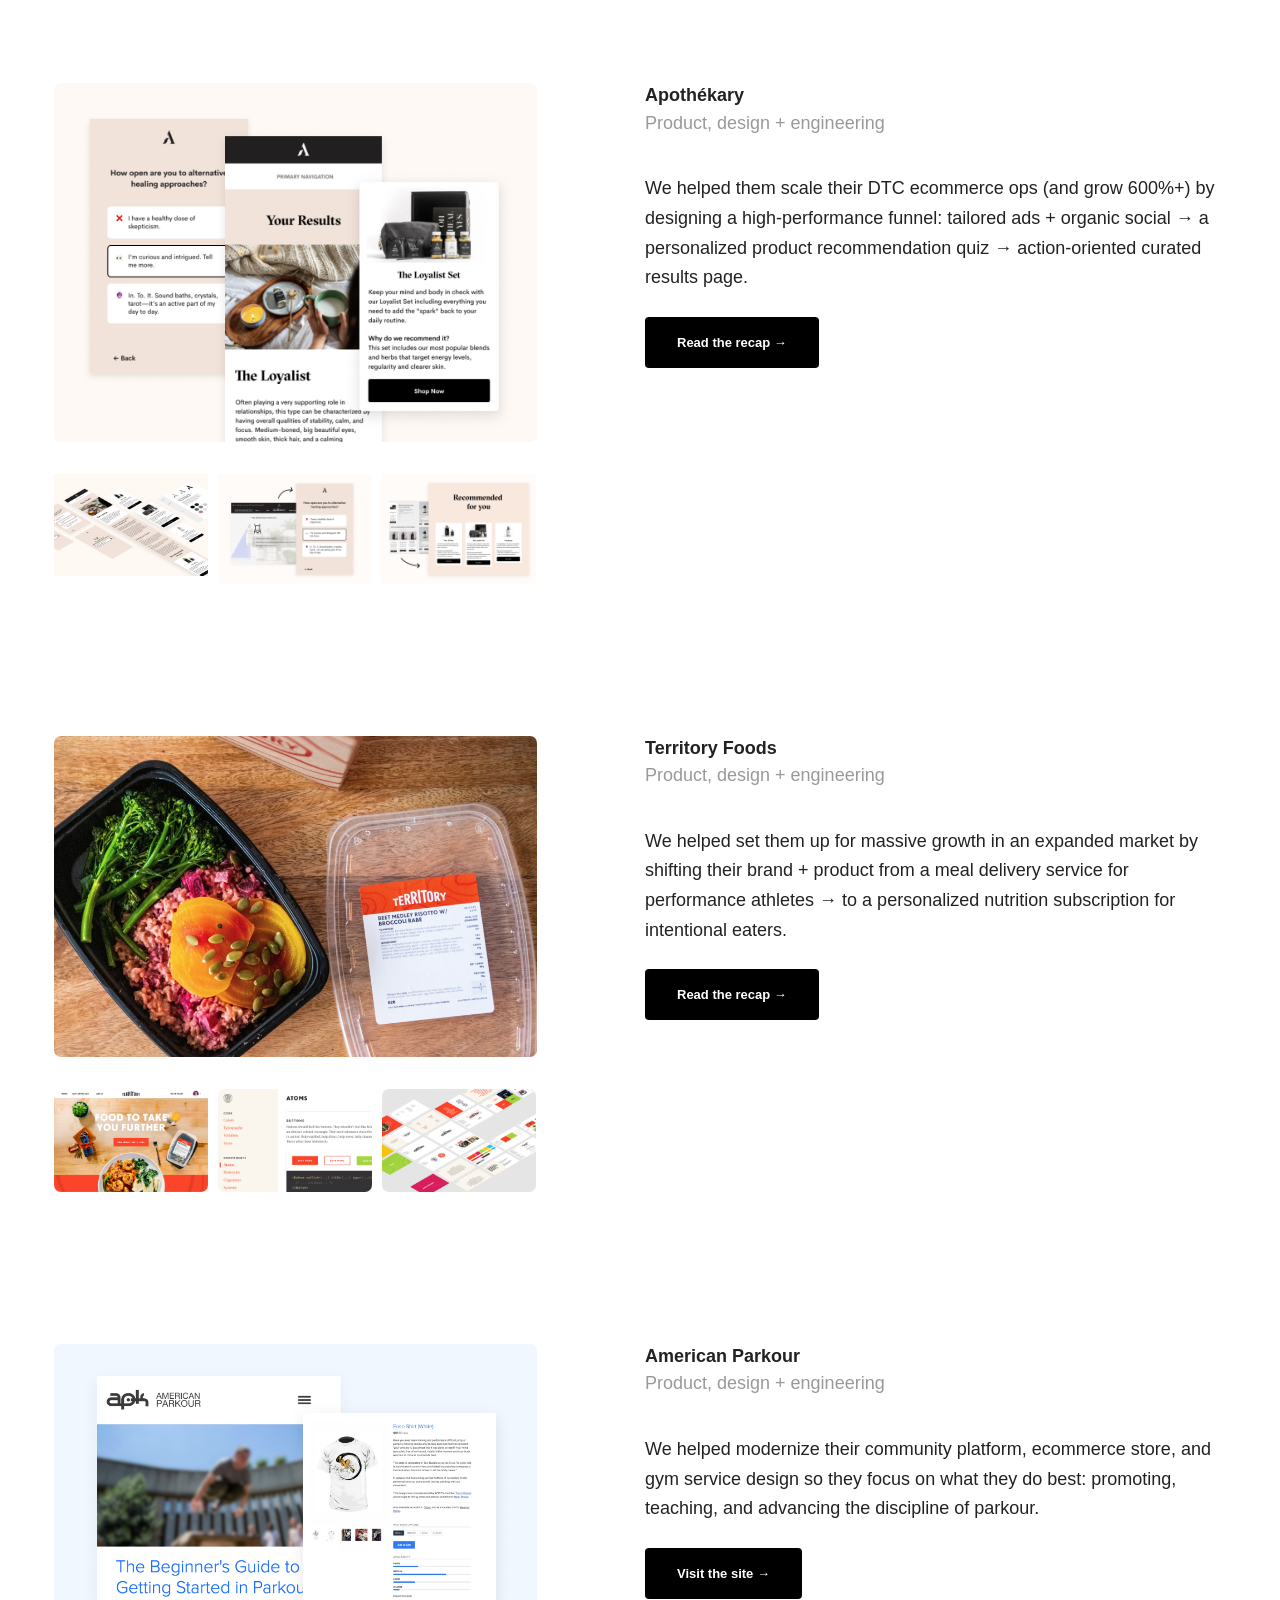
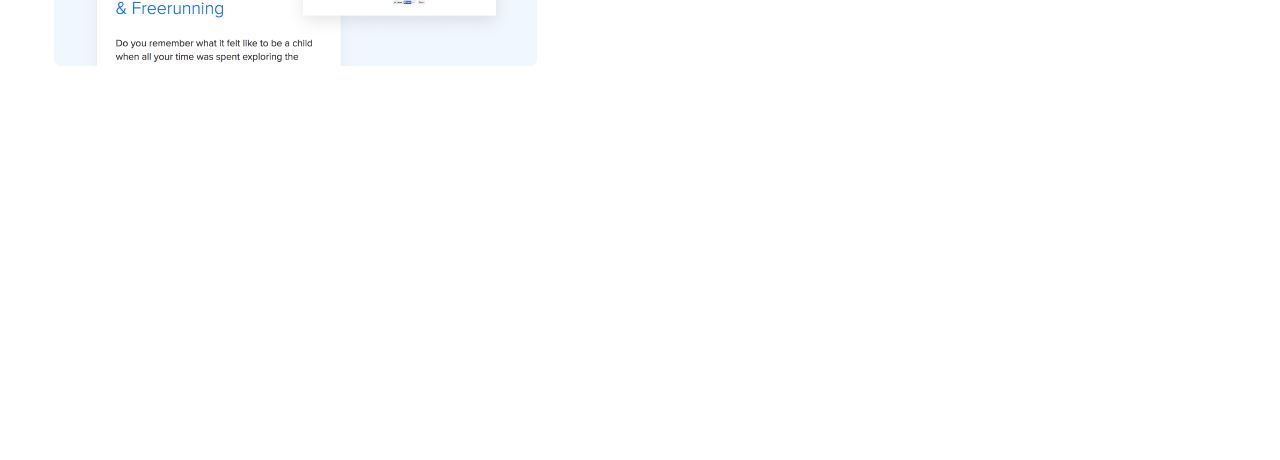
==== commit f1e367e2: "Rebrand Hematica to Kasane across portfolio card https://claude.ai/code/session_018N9tamCSHwwNnA6WiA" ====
--- a/index.html
+++ b/index.html
@@ -98,7 +98,7 @@
               </div>
             </div>
           </div>
-          <div class="WorkCard" data-project="hematica">
+          <div class="WorkCard" data-project="kasane">
             <div class="row start-xs text-left">
               <div class="col-xs-12 col-sm-5">
                 <div class="row">
@@ -123,14 +123,14 @@
 
               <div class="col-xs-12 col-sm-6">
                 <h4 class="WorkCard__client">
-                  Hematica
-                </h4>
-                <p class="WorkCard__services">a private health OS for families</p>
-                <p class="WorkCard__summary">
-                  Hematica is for the person in your family everyone texts when something health-related comes up. It gathers labs, wearable data, and care plans into one place and turns it into calm, concrete next steps you can actually act on. It's currently in early discovery with a small private beta.
-                </p>
-                <p>
-                  <a class="Button" href="https://hematica.app" target="_blank">Join the beta &rarr;</a>
+                  Kasane
+                </h4>
+                <p class="WorkCard__services">small habits that actually move the needle</p>
+                <p class="WorkCard__summary">
+                  Kasane reads your health data and finds the highest-leverage habits for your body right now. Three at a time. When one sticks, it graduates — and a new layer appears. Start with yourself, then invite the people you care about. Currently in private beta with 120+ members.
+                </p>
+                <p>
+                  <a class="Button" href="https://www.kasanelife.com" target="_blank">Join the beta &rarr;</a>
                 </p>
               </div>
             </div>
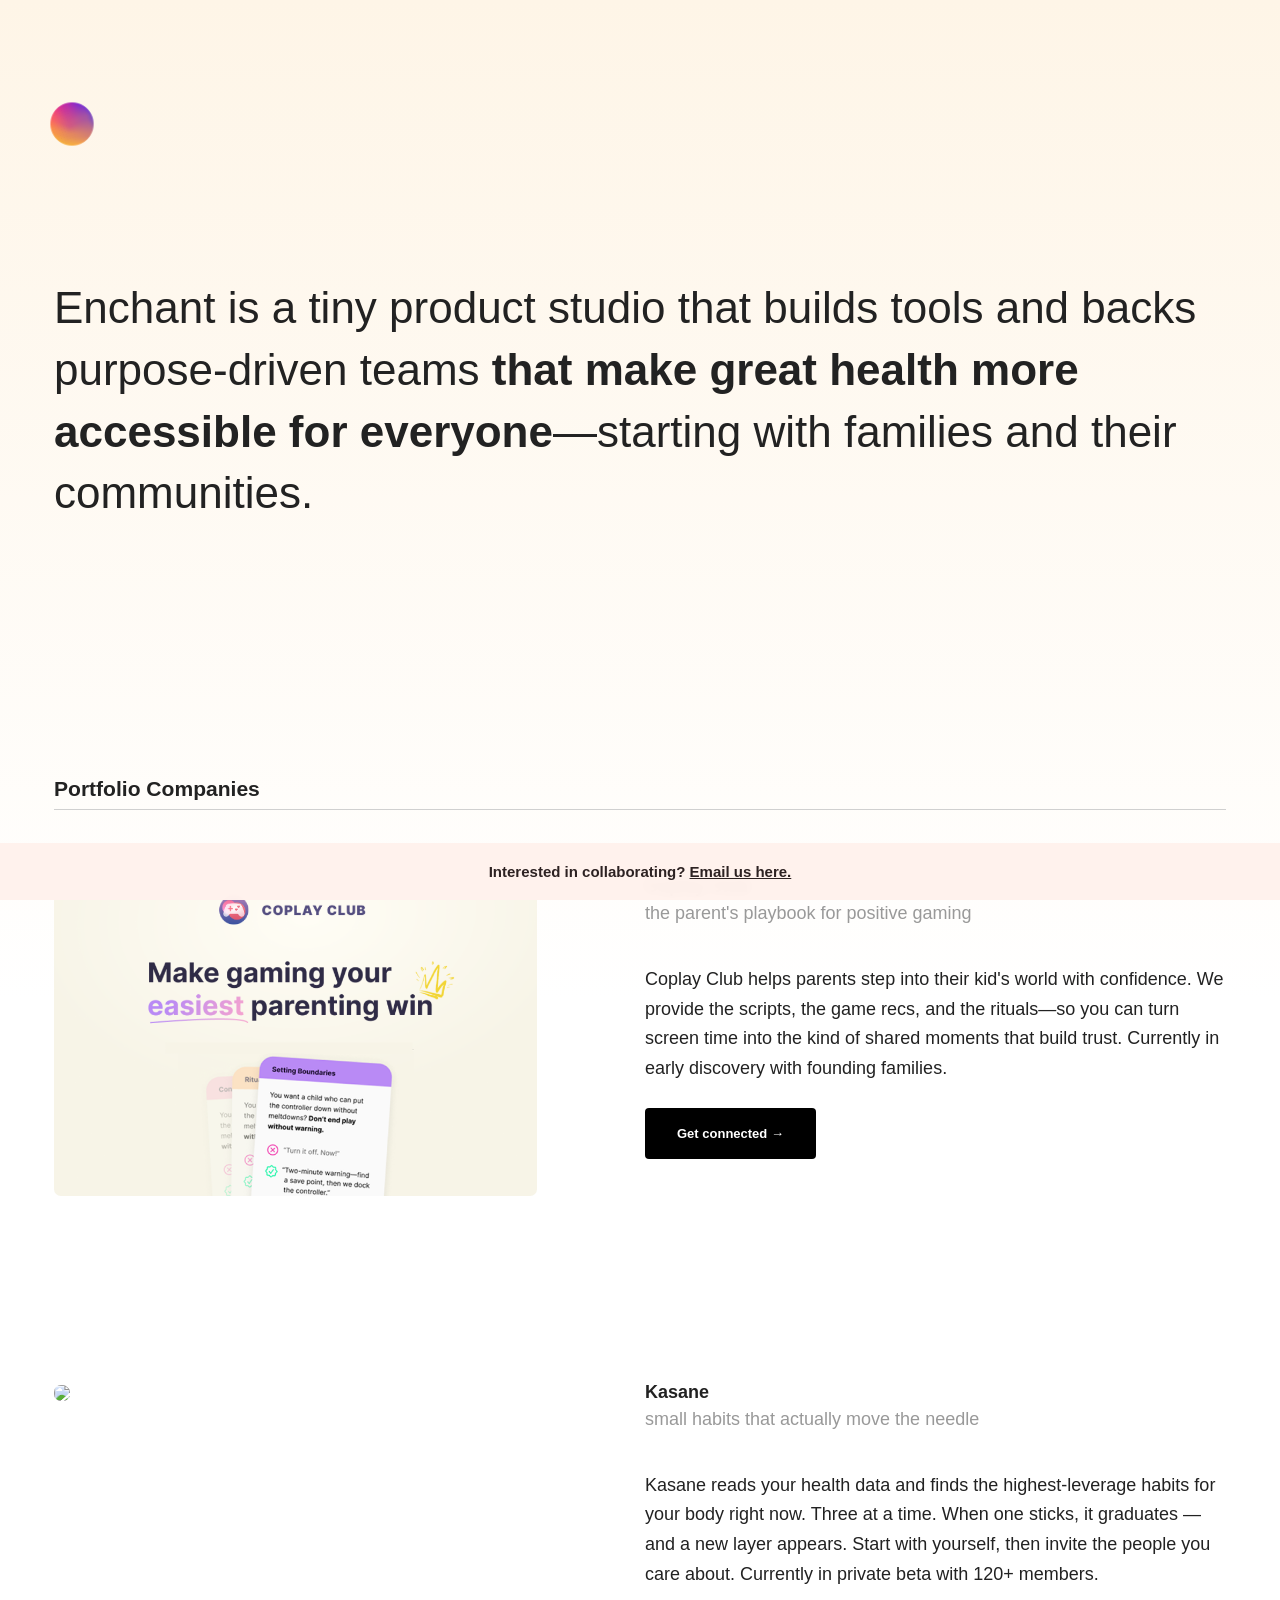
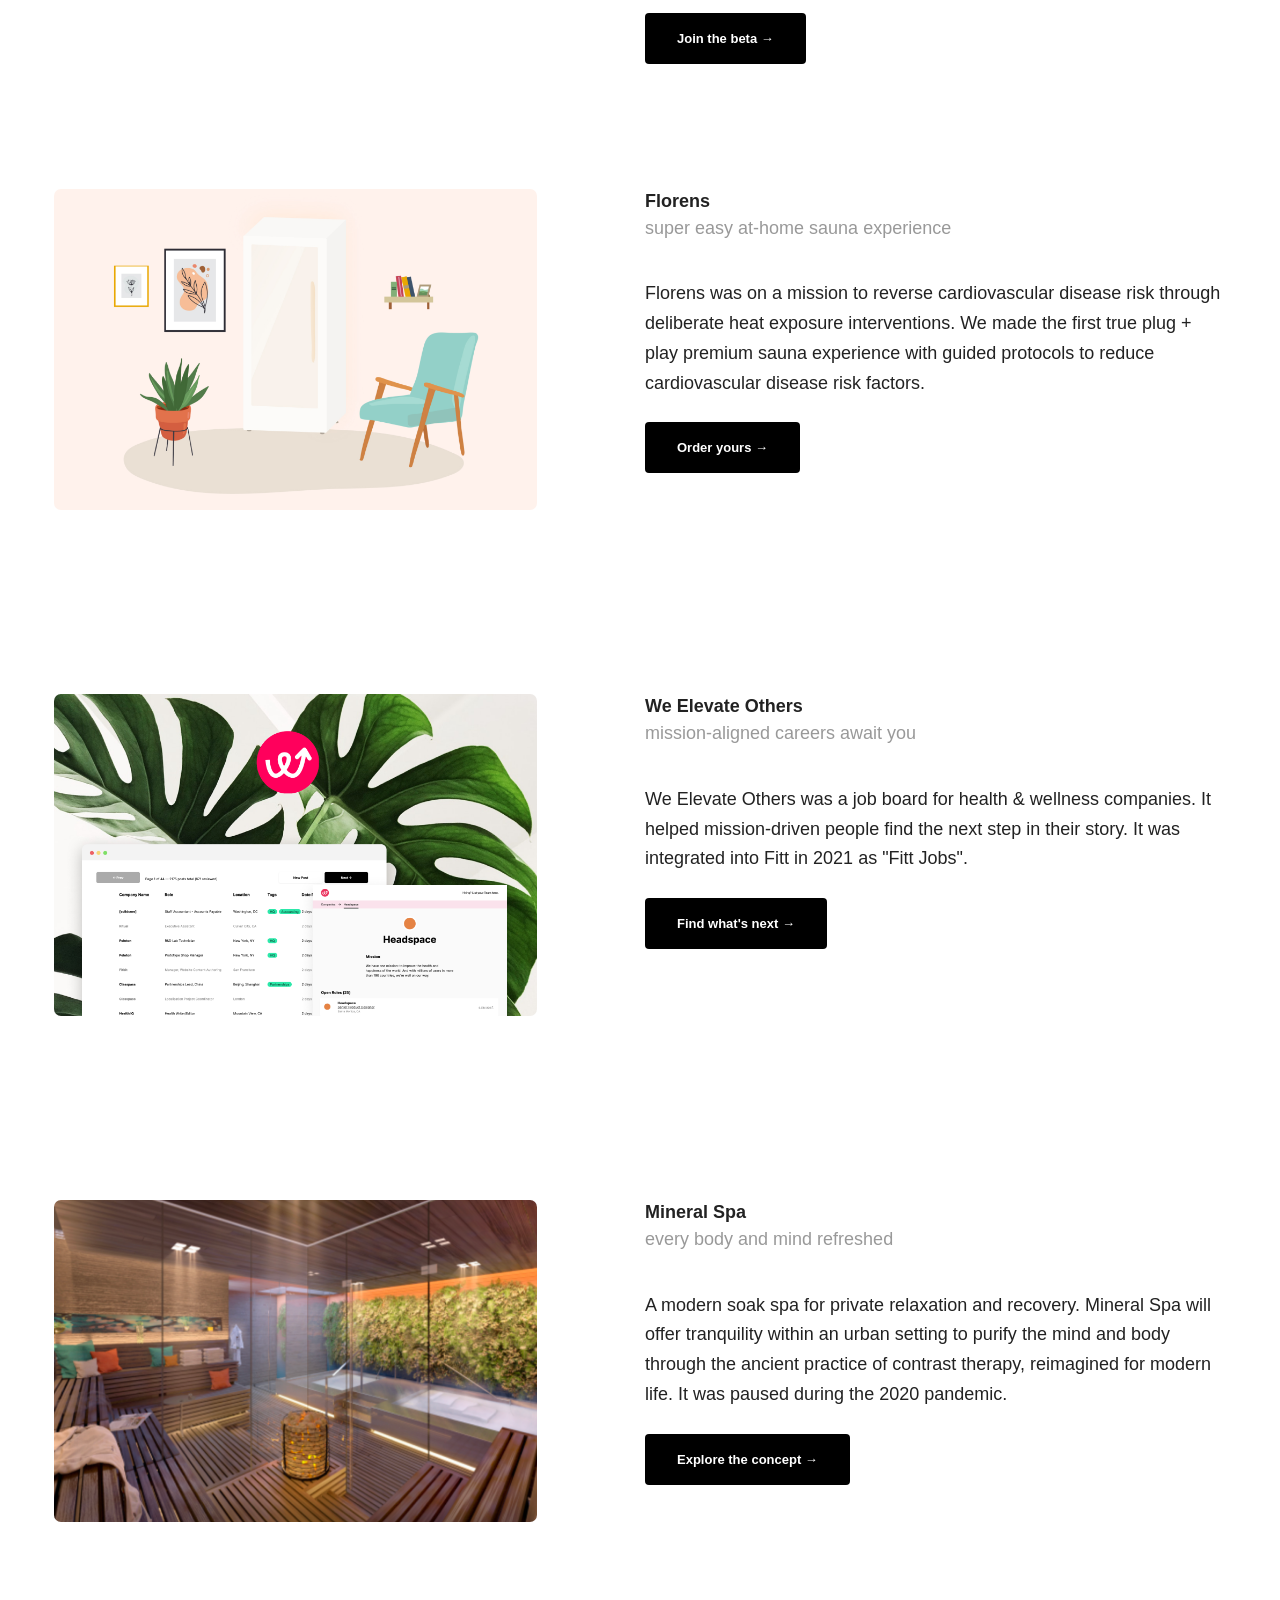
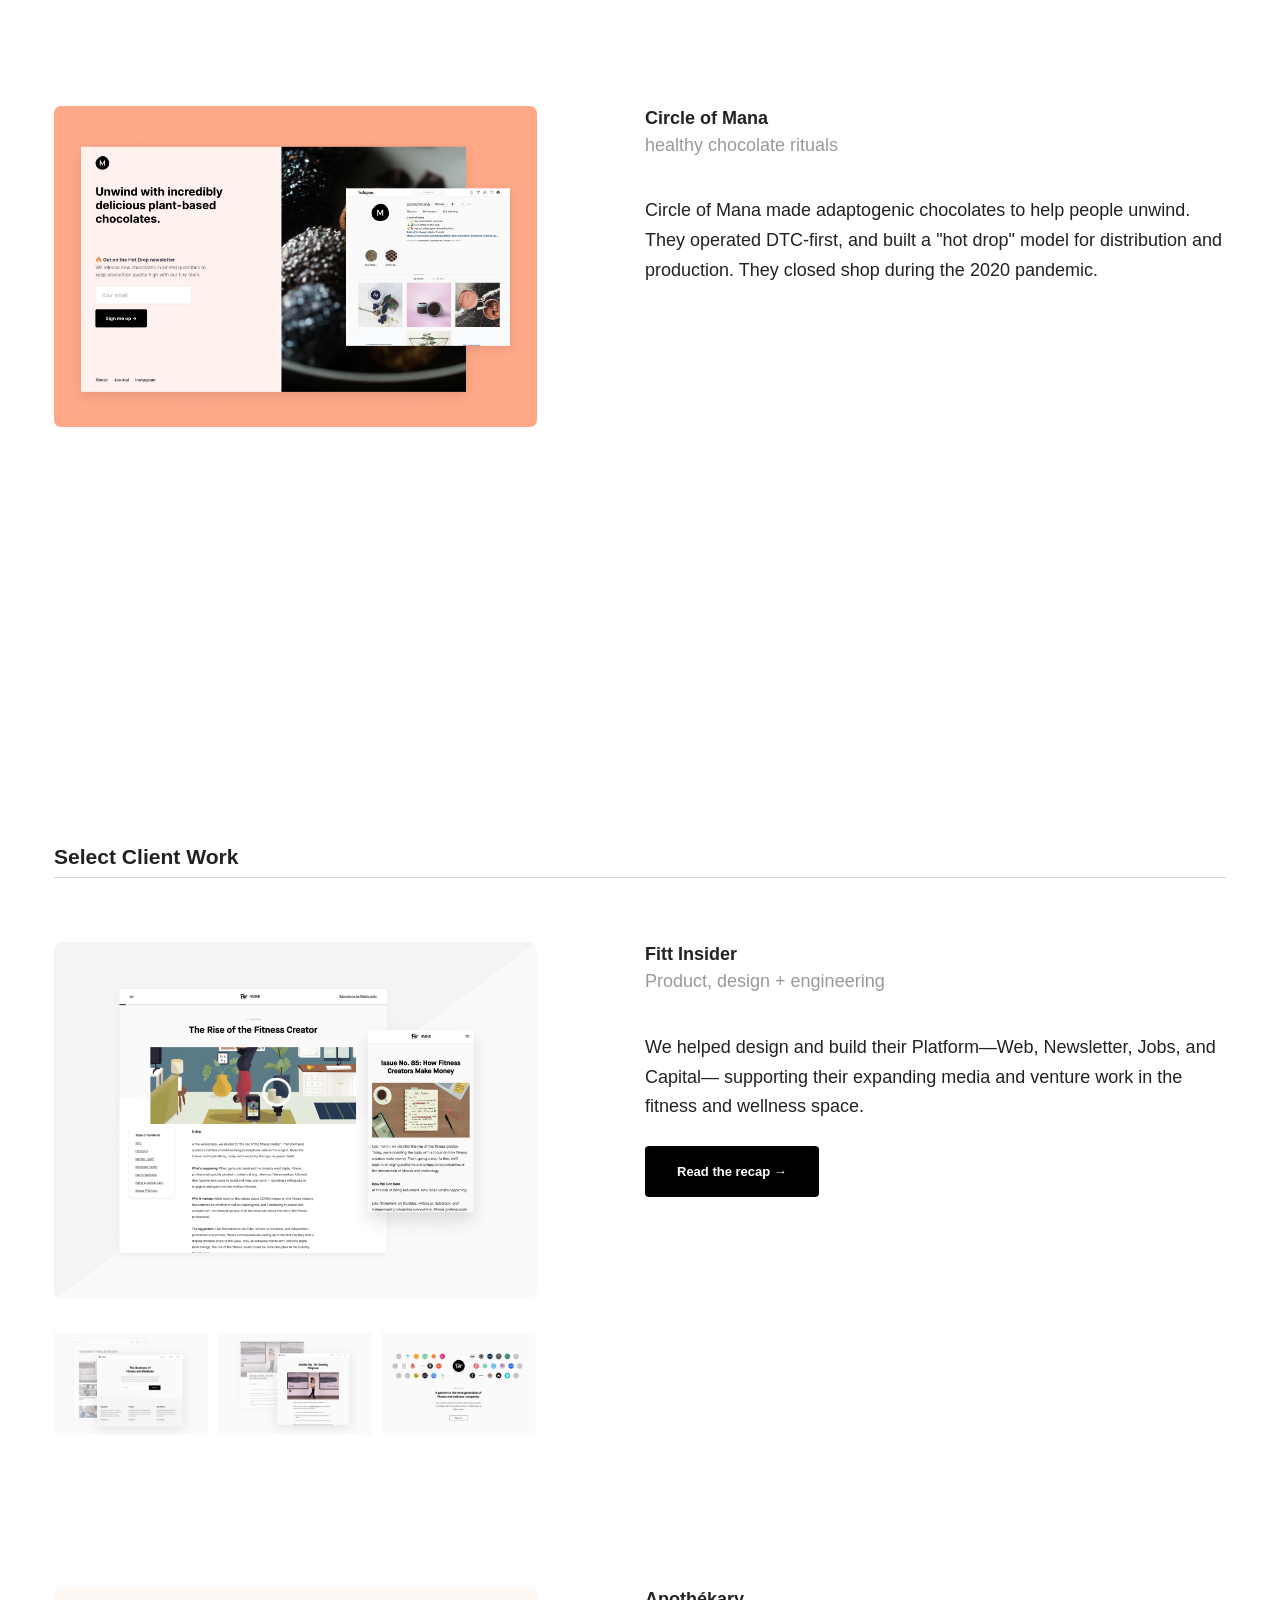
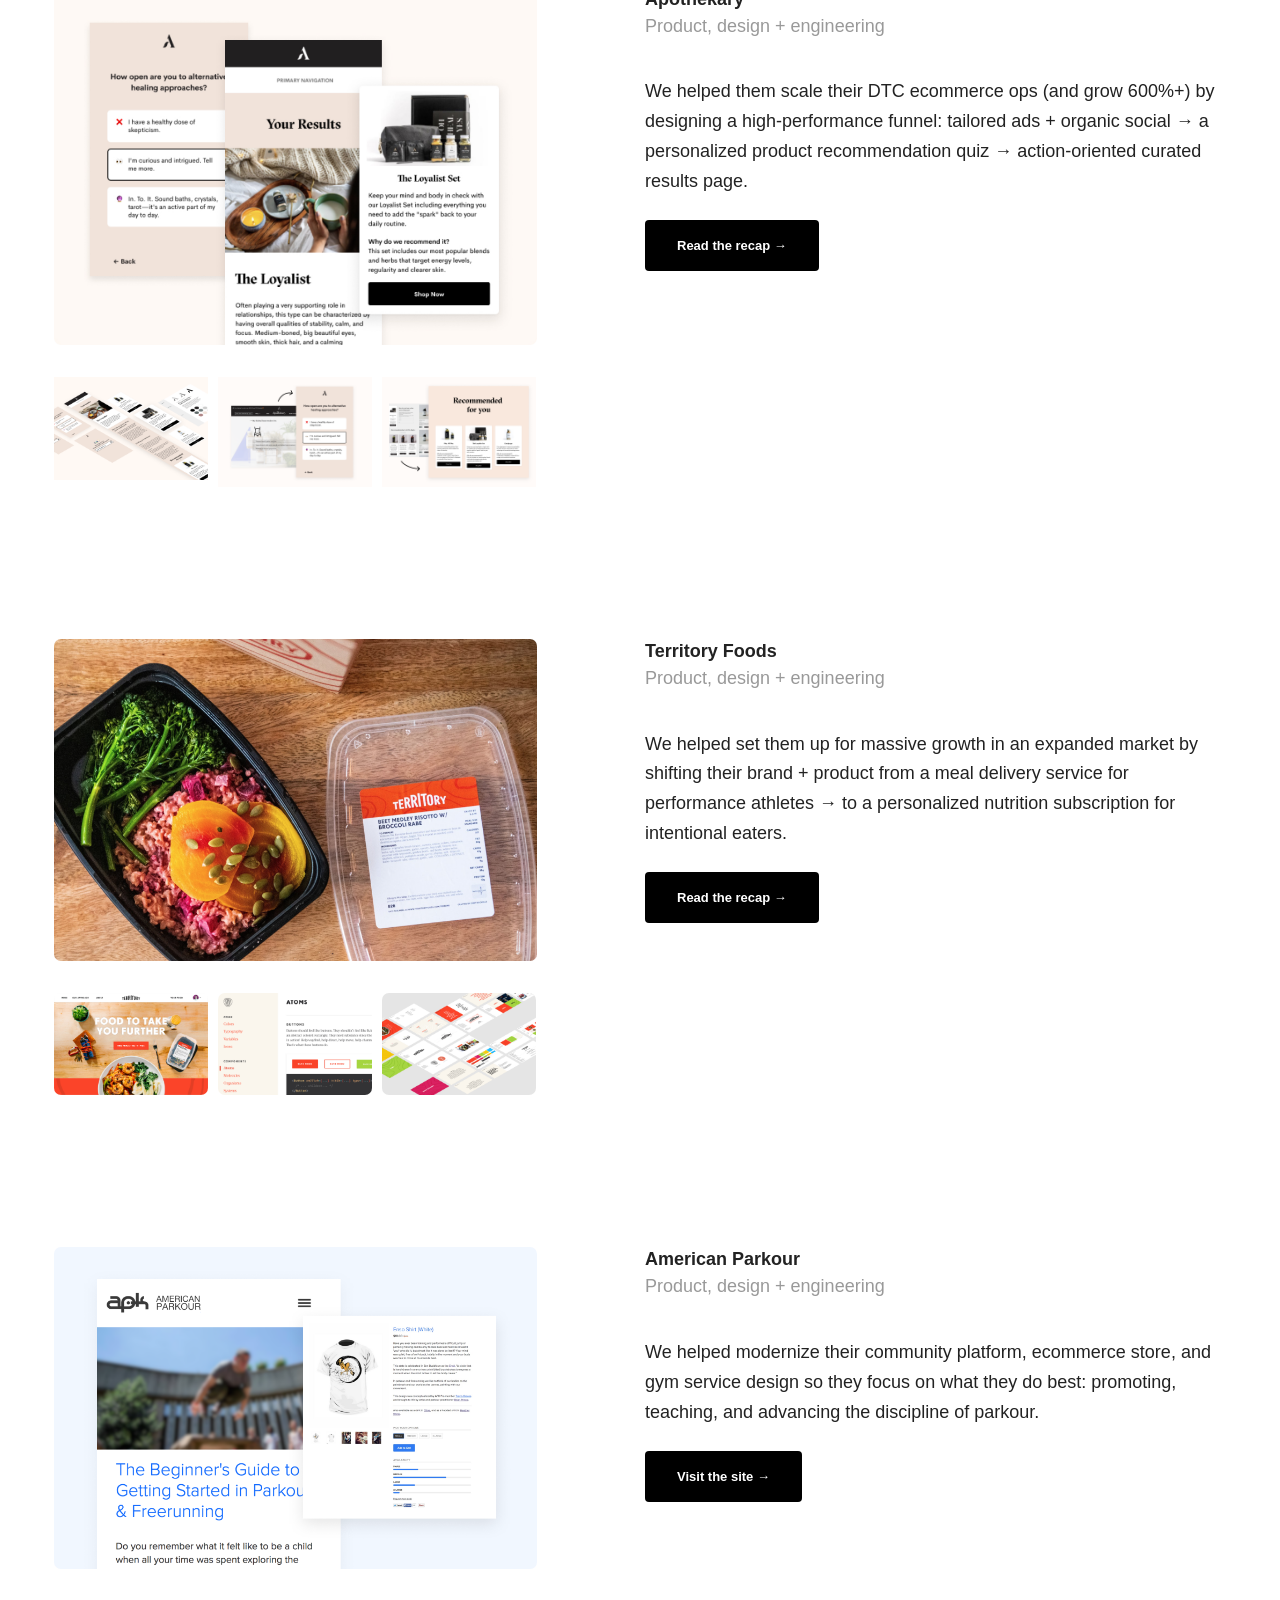
==== commit 3b2b74d7: "Use Kasane OG image for portfolio card https://claude.ai/code/session_018N9tamCSHwwNnA6WiATbwM" ====
--- a/index.html
+++ b/index.html
@@ -103,7 +103,7 @@
               <div class="col-xs-12 col-sm-5">
                 <div class="row">
                   <div class="col-xs-12">
-                    <img src="img/graphic-hematica-03.png" class="WorkCard__hero-image"/>
+                    <img src="https://kasanelife.com/og-image.jpg" class="WorkCard__hero-image"/>
                   </div>
                 </div>
 
